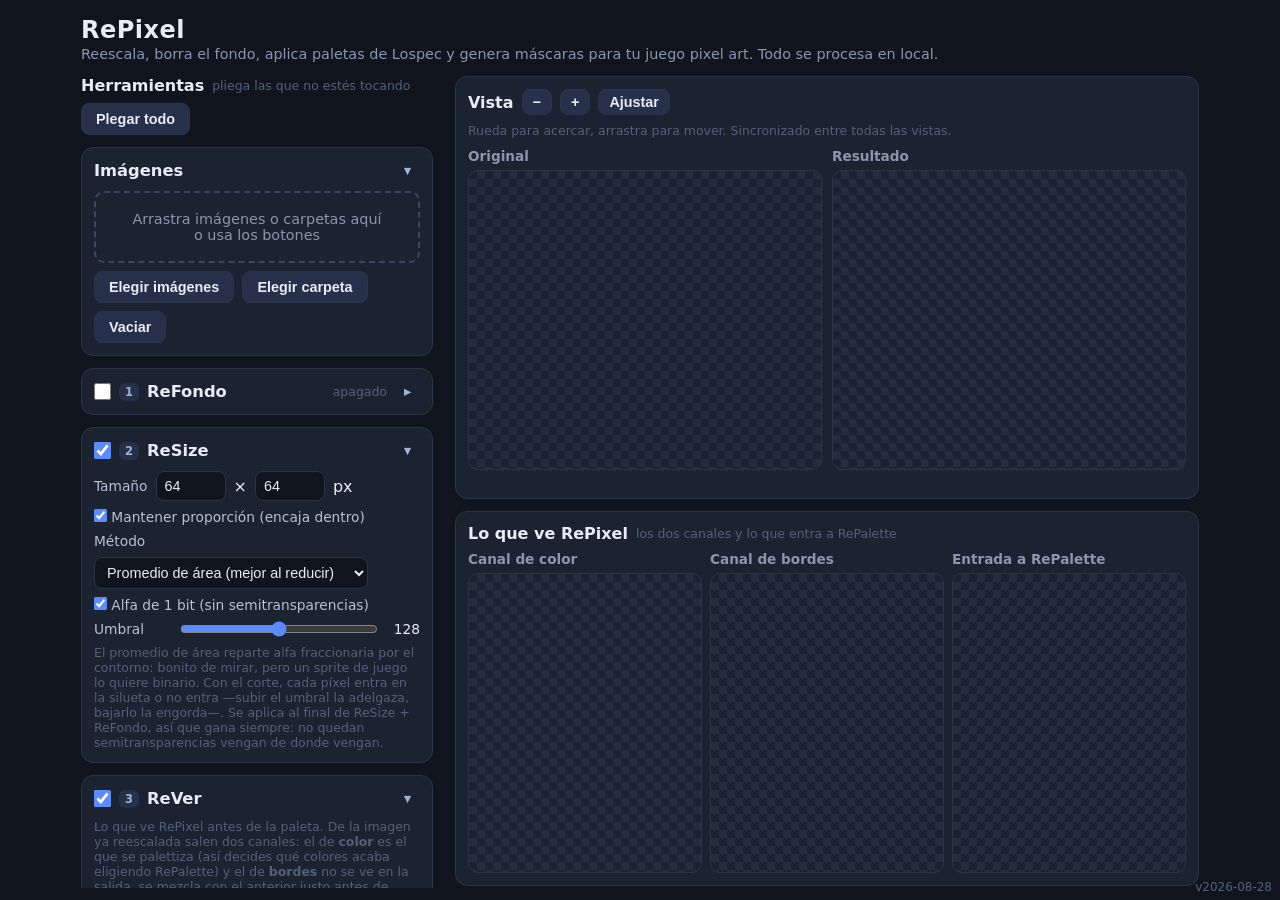
==== index.html @ 69e06604 "ReFondo: quitar el fondo plano, intercambiable con ReSize, y alfa de 1 bit Paso nuevo que borra el f" ====
<!DOCTYPE html>
<html lang="es">
<head>
<meta charset="UTF-8">
<meta name="viewport" content="width=device-width, initial-scale=1.0">
<meta name="theme-color" content="#10141c">
<link rel="manifest" href="manifest.webmanifest">
<link rel="icon" href="icon-192.png">
<link rel="apple-touch-icon" href="icon-192.png">
<title>RePixel</title>
<style>
  * { margin: 0; padding: 0; box-sizing: border-box; }

  html, body {
    height: 100%;
    background: #10141c;
    color: #e8ecf4;
    font-family: system-ui, -apple-system, "Segoe UI", Roboto, sans-serif;
  }

  /* La página en sí no scrollea: quien scrollea es la columna de herramientas. */
  body { overflow: hidden; }

  #app {
    height: 100vh;
    height: 100dvh;
    max-width: 1150px;
    margin: 0 auto;
    padding: 16px 16px 12px;
    display: flex;
    flex-direction: column;
    gap: 14px;
  }

  header h1 { font-size: 1.5rem; letter-spacing: 0.5px; }
  header p  { color: #8b96ad; font-size: 0.9rem; margin-top: 2px; }

  .columnas {
    flex: 1;
    min-height: 0;   /* imprescindible: sin esto la rejilla crece y no hay scroll interno */
    display: grid;
    grid-template-columns: 360px 1fr;
    gap: 14px;
    align-items: stretch;
  }

  /* Cada columna scrollea por su cuenta: mover las herramientas no mueve la vista previa. */
  .columna-herramientas, .columna-vista { min-height: 0; overflow-y: auto; }
  .columna-herramientas {
    padding-right: 8px;              /* aire para la barra de scroll */
    overscroll-behavior: contain;    /* al llegar al final no arrastra la página */
    scrollbar-width: thin;
    scrollbar-color: #2c3648 transparent;
  }
  .columna-herramientas::-webkit-scrollbar { width: 10px; }
  .columna-herramientas::-webkit-scrollbar-track { background: transparent; }
  .columna-herramientas::-webkit-scrollbar-thumb {
    background: #2c3648;
    border-radius: 6px;
    border: 2px solid #10141c;
  }
  .columna-herramientas::-webkit-scrollbar-thumb:hover { background: #3a4866; }

  /* En pantalla estrecha las columnas se apilan y vuelve el scroll normal de página. */
  @media (max-width: 860px) {
    body { overflow: auto; }
    #app { height: auto; padding-bottom: 40px; }
    .columnas { grid-template-columns: 1fr; }
    .columna-herramientas, .columna-vista { overflow: visible; padding-right: 0; }
  }

  .tarjeta {
    background: #1b2230;
    border: 1px solid #2c3648;
    border-radius: 12px;
    padding: 12px;
  }
  .tarjeta + .tarjeta { margin-top: 12px; }

  .tarjeta > .cabecera {
    display: flex;
    align-items: center;
    gap: 8px;
    cursor: pointer;
    user-select: none;
  }
  .cabecera strong { font-size: 1.02rem; }
  .cabecera .paso {
    background: #26304a;
    color: #9fb0d0;
    border-radius: 6px;
    font-size: 0.72rem;
    padding: 2px 6px;
    font-weight: 700;
  }
  .cabecera input[type="checkbox"] { width: 17px; height: 17px; accent-color: #5b8cff; }

  .tarjeta .cuerpo { margin-top: 10px; display: flex; flex-direction: column; gap: 8px; }
  .tarjeta.inactiva .cuerpo { opacity: 0.4; pointer-events: none; }

  /* Plegar herramientas: con seis tarjetas la columna ya no cabe de una vez.
     Plegada, cada una resume su ajuste en la propia cabecera, así que se puede
     trabajar con todas cerradas sin perder de vista cómo están. */
  .tarjeta.plegada > .cuerpo { display: none; }
  .cabecera .resumen {
    margin-left: auto;                 /* empuja resumen y chevrón a la derecha */
    color: #55617a;
    font-size: 0.78rem;
    white-space: nowrap;
    overflow: hidden;
    text-overflow: ellipsis;
  }
  .boton.plegar {
    flex: 0 0 auto;
    padding: 2px 8px;
    font-size: 0.8rem;
    color: #9fb0d0;
    background: transparent;
    border-color: transparent;
  }
  .boton.plegar:hover { background: #26304a; border-color: #2c3648; }
  #barra-herramientas { margin-bottom: 12px; }

  .fila { display: flex; align-items: center; gap: 8px; flex-wrap: wrap; }
  .fila label { color: #b7c1d6; font-size: 0.86rem; }
  .fila output { color: #e8ecf4; font-size: 0.86rem; min-width: 34px; text-align: right; }
  .nota { font-size: 0.78rem; color: #55617a; }

  input[type="text"], input[type="number"], select {
    background: #10141c;
    border: 1px solid #2c3648;
    border-radius: 8px;
    color: #e8ecf4;
    padding: 6px 8px;
    font-size: 0.9rem;
  }
  input[type="number"] { width: 70px; }
  input[type="text"] { flex: 1; min-width: 120px; }
  input[type="range"] { flex: 1; accent-color: #5b8cff; min-width: 90px; }
  input[type="checkbox"] { accent-color: #5b8cff; }

  .boton {
    border: 1px solid #2c3648;
    border-radius: 8px;
    background: #26304a;
    color: #e8ecf4;
    font-weight: 600;
    font-size: 0.9rem;
    padding: 7px 14px;
    cursor: pointer;
    transition: transform 0.07s ease-out;
  }
  .boton:active { transform: scale(0.96); }
  .boton:disabled { opacity: 0.4; cursor: default; }
  .boton.primario { background: #3b5bd6; border-color: #4a6ae8; }

  /* Zona de carga */
  #zona-soltar {
    border: 2px dashed #3a4866;
    border-radius: 10px;
    padding: 18px 12px;
    text-align: center;
    color: #8b96ad;
    font-size: 0.9rem;
    cursor: pointer;
  }
  #zona-soltar.encima { border-color: #5b8cff; color: #cfe0ff; background: #1e2a44; }

  #lista-miniaturas { display: flex; flex-wrap: wrap; gap: 6px; }
  #lista-miniaturas:empty { display: none; }
  .miniatura {
    width: 52px; height: 52px;
    border: 2px solid #2c3648;
    border-radius: 8px;
    overflow: hidden;
    cursor: pointer;
    background: repeating-conic-gradient(#242c3d 0% 25%, #1a2130 0% 50%) 0 0 / 12px 12px;
    display: grid; place-items: center;
  }
  .miniatura.activa { border-color: #5b8cff; }
  .miniatura img { max-width: 100%; max-height: 100%; image-rendering: pixelated; display: block; }

  /* Paleta */
  #muestras-paleta { display: flex; flex-wrap: wrap; gap: 3px; }
  #muestras-paleta span {
    width: 20px; height: 20px;
    border-radius: 4px;
    border: 1px solid rgba(255,255,255,0.15);
  }
  #nombre-paleta { color: #9fb0d0; font-size: 0.84rem; }
  #nombre-paleta:empty, #muestras-paleta:empty, #paletas-recientes:empty { display: none; }
  #paletas-recientes { display: flex; flex-wrap: wrap; gap: 5px; }
  #paletas-recientes button {
    background: #10141c; border: 1px solid #2c3648; color: #9fb0d0;
    border-radius: 6px; padding: 3px 8px; font-size: 0.78rem; cursor: pointer;
  }

  /* Máscaras */
  .canal {
    display: inline-grid; place-items: center;
    width: 17px; height: 17px;
    border-radius: 5px;
    font-size: 0.68rem; font-weight: 700;
    color: #0b0e14;
  }
  .canal.r { background: #ff7a7a; }
  .canal.g { background: #6fe39a; }
  .canal.b { background: #7aa6ff; }

  /* Bloque de ajustes dentro de una tarjeta: los dos canales de ReVer y las
     tres máscaras se dibujan igual. */
  #bloques-mascaras { display: flex; flex-direction: column; gap: 8px; }
  .bloque {
    background: #161c28;
    border: 1px solid #2c3648;
    border-radius: 10px;
    padding: 8px 9px;
  }
  .bloque .cabecera-bloque {
    display: flex; align-items: center; gap: 7px;
    user-select: none;
    font-size: 0.92rem;
  }
  label.cabecera-bloque { cursor: pointer; }   /* solo la cabecera con casilla */
  .bloque .cabecera-bloque input[type="checkbox"] { width: 15px; height: 15px; accent-color: #5b8cff; }
  .bloque .cuerpo-bloque { margin-top: 8px; display: flex; flex-direction: column; gap: 6px; }
  .bloque.inactiva .cuerpo-bloque { opacity: 0.4; pointer-events: none; }

  /* Filas de visores pequeños bajo la vista principal */
  .visores-mini { display: grid; gap: 8px; margin-top: 8px; }
  .visores-mini h3 { display: flex; align-items: center; gap: 5px; }
  .visores-mini .marco { height: 112px; }
  #vista-fondo .visores-mini { grid-template-columns: repeat(2, 1fr); }
  #vista-ver .visores-mini { grid-template-columns: repeat(3, 1fr); }
  #vista-mascaras .visores-mini { grid-template-columns: repeat(4, 1fr); }
  @media (max-width: 560px) {
    #vista-ver .visores-mini, #vista-mascaras .visores-mini { grid-template-columns: repeat(2, 1fr); }
    #vista-fondo .visores-mini { grid-template-columns: 1fr; }
  }

  /* Visores */
  .visores { display: grid; grid-template-columns: 1fr 1fr; gap: 10px; }
  @media (max-width: 560px) { .visores { grid-template-columns: 1fr; } }
  .visor h3 { font-size: 0.85rem; color: #8b96ad; font-weight: 600; margin-bottom: 6px; }
  /* El marco recorta y el lienzo se coloca a mano dentro: el zoom y el paneo los
     lleva el estado de vista compartido, no el scroll del navegador. */
  .visor .marco {
    height: 300px;
    border: 1px solid #2c3648;
    border-radius: 10px;
    position: relative;
    overflow: hidden;
    background: repeating-conic-gradient(#242c3d 0% 25%, #1a2130 0% 50%) 0 0 / 16px 16px;
    touch-action: none;   /* arrastrar dentro del marco panea, no scrollea */
    cursor: grab;
  }
  .visor .marco.agarrando { cursor: grabbing; }
  .visor canvas { image-rendering: pixelated; display: block; position: absolute; }

  #nivel-zoom { color: #9fb0d0; font-variant-numeric: tabular-nums; min-width: 76px; }
  #controles-zoom .boton { padding: 4px 10px; }
  .visor .info { color: #55617a; font-size: 0.78rem; margin-top: 4px; min-height: 1em; }

  #aviso { color: #ffb86b; font-size: 0.85rem; min-height: 1.1em; margin-top: 6px; }

  #estado {
    position: fixed;
    right: 8px;
    bottom: 6px;
    font-size: 0.75rem;
    color: #55617a;
  }
</style>
</head>
<body>

<div id="app">
  <header>
    <h1>RePixel</h1>
    <p>Reescala, borra el fondo, aplica paletas de Lospec y genera máscaras para tu juego pixel art. Todo se procesa en local.</p>
  </header>

  <div class="columnas">
    <!-- ==================== Columna izquierda: carga + herramientas ==================== -->
    <div class="columna-herramientas">
      <div class="fila" id="barra-herramientas">
        <strong>Herramientas</strong>
        <span class="nota">pliega las que no estés tocando</span>
        <span style="flex:1"></span>
        <button class="boton" id="btn-plegar-todo">Plegar todo</button>
      </div>

      <div class="tarjeta" id="tarjeta-imagenes">
        <div class="cabecera"><strong>Imágenes</strong></div>
        <div class="cuerpo">
          <div id="zona-soltar">Arrastra imágenes o carpetas aquí<br>o usa los botones</div>
          <div class="fila">
            <button class="boton" id="btn-archivos">Elegir imágenes</button>
            <button class="boton" id="btn-carpeta">Elegir carpeta</button>
            <button class="boton" id="btn-limpiar">Vaciar</button>
          </div>
          <input type="file" id="input-archivos" accept="image/*" multiple hidden>
          <input type="file" id="input-carpeta" webkitdirectory hidden>
          <div id="lista-miniaturas"></div>
        </div>
      </div>

      <div class="tarjeta" id="tarjeta-fondo">
        <label class="cabecera">
          <input type="checkbox" id="chk-fondo">
          <span class="paso">1</span><strong>ReFondo</strong>
        </label>
        <div class="cuerpo">
          <div class="nota">Quita el fondo liso que suele traer el pixel art generado por IA. Averigua dos cosas: <b>qué color</b> (gana el opaco más repetido del marco) y <b>qué es «fuera»</b> (se extiende desde el borde del lienzo, así el mismo color <i>dentro</i> del dibujo —un ojo, un hueco cerrado— no se borra).</div>
          <div class="fila">
            <label style="width:78px">Cuándo</label>
            <select id="sel-fondo-orden">
              <option value="antes">Antes de ReSize (a resolución completa)</option>
              <option value="despues">Después de ReSize</option>
            </select>
          </div>
          <div class="nota"><b>Antes</b>: busca el color donde el fondo aún es plano y deja que ReSize reparta él solo el alfa del contorno, así que el borde sale limpio. <b>Después</b>: sobre la imagen ya suavizada —mejor si el fondo trae ruido o degradado, y más rápido—, pero el halo ya viene mezclado.</div>
          <div class="fila">
            <label style="width:78px">Color</label>
            <select id="sel-fondo-color">
              <option value="auto">Automático (el del marco)</option>
              <option value="manual">A mano</option>
            </select>
            <input type="color" id="in-fondo-color" value="#000000" title="Color de fondo a mano">
            <button class="boton" id="btn-fondo-tomar" title="Copiar aquí el color que ha detectado">Tomar el detectado</button>
          </div>
          <div class="fila">
            <label style="width:78px">Alcance</label>
            <select id="sel-fondo-alcance">
              <option value="fuera">Solo lo de fuera (desde el borde)</option>
              <option value="todo">Todo ese color, esté donde esté</option>
            </select>
          </div>
          <div class="fila"><label style="width:78px">Tolerancia</label><input type="range" id="sl-fondo-tolerancia" min="0" max="100" value="8"><output id="out-fondo-tolerancia">8</output></div>
          <div class="fila"><label style="width:78px">Desvanecer</label><input type="range" id="sl-fondo-desvanecer" min="0" max="100" value="0"><output id="out-fondo-desvanecer">0</output></div>
          <div class="nota">Con «desvanecer» a 0 el corte es seco. Subiéndolo, los píxeles a medio camino entre el fondo y el dibujo pierden alfa en proporción en vez de quedarse enteros: es lo que se come el halo cuando ReFondo va detrás de ReSize.</div>
        </div>
      </div>

      <div class="tarjeta" id="tarjeta-resize">
        <label class="cabecera">
          <input type="checkbox" id="chk-resize" checked>
          <span class="paso">2</span><strong>ReSize</strong>
        </label>
        <div class="cuerpo">
          <div class="fila">
            <label>Tamaño</label>
            <input type="number" id="in-ancho" min="1" max="4096" value="64"> ×
            <input type="number" id="in-alto" min="1" max="4096" value="64"> px
          </div>
          <div class="fila">
            <label><input type="checkbox" id="chk-proporcion" checked> Mantener proporción (encaja dentro)</label>
          </div>
          <div class="fila">
            <label>Método</label>
            <select id="sel-metodo-resize">
              <option value="area">Promedio de área (mejor al reducir)</option>
              <option value="vecino">Vecino más cercano (pixel art limpio)</option>
            </select>
          </div>
          <div class="fila">
            <label><input type="checkbox" id="chk-alfa-dura" checked> Alfa de 1 bit (sin semitransparencias)</label>
          </div>
          <div class="fila">
            <label style="width:78px">Umbral</label>
            <input type="range" id="sl-alfa-umbral" min="1" max="255" value="128"><output id="out-alfa-umbral">128</output>
          </div>
          <div class="nota">El promedio de área reparte alfa fraccionaria por el contorno: bonito de mirar, pero un sprite de juego lo quiere binario. Con el corte, cada píxel entra en la silueta o no entra —subir el umbral la adelgaza, bajarlo la engorda—. Se aplica al final de ReSize + ReFondo, así que gana siempre: no quedan semitransparencias vengan de donde vengan.</div>
        </div>
      </div>

      <div class="tarjeta" id="tarjeta-ver">
        <label class="cabecera">
          <input type="checkbox" id="chk-ver" checked>
          <span class="paso">3</span><strong>ReVer</strong>
        </label>
        <div class="cuerpo">
          <div class="nota">Lo que ve RePixel antes de la paleta. De la imagen ya reescalada salen dos canales: el de <b>color</b> es el que se palettiza (así decides qué colores acaba eligiendo RePalette) y el de <b>bordes</b> no se ve en la salida, se mezcla con el anterior justo antes de palettizar para acentuar los contornos.</div>

          <div class="bloque">
            <div class="cabecera-bloque"><strong>Canal de color</strong></div>
            <div class="cuerpo-bloque">
              <div class="fila"><label style="width:78px">Brillo</label><input type="range" id="sl-ver-brillo" min="-100" max="100" value="0"><output id="out-ver-brillo">0</output></div>
              <div class="fila"><label style="width:78px">Contraste</label><input type="range" id="sl-ver-contraste" min="-100" max="100" value="0"><output id="out-ver-contraste">0</output></div>
              <div class="fila"><label style="width:78px">Saturación</label><input type="range" id="sl-ver-saturacion" min="-100" max="100" value="0"><output id="out-ver-saturacion">0</output></div>
              <div class="fila"><label style="width:78px">Tono</label><input type="range" id="sl-ver-tono" min="-180" max="180" value="0"><output id="out-ver-tono">0</output></div>
              <div class="fila"><button class="boton" id="btn-reset-ajustes">Restablecer ajustes</button></div>
            </div>
          </div>

          <div class="bloque" id="bloque-bordes">
            <label class="cabecera-bloque">
              <input type="checkbox" id="chk-bordes" checked><strong>Canal de bordes</strong>
            </label>
            <div class="cuerpo-bloque">
              <div class="fila">
                <label style="width:78px">Método</label>
                <select id="sel-bordes-metodo">
                  <option value="sobel">Sobel (gradiente)</option>
                  <option value="laplaciano">Laplaciano (línea fina)</option>
                  <option value="color">Diferencia de color</option>
                </select>
              </div>
              <div class="fila"><label style="width:78px">Umbral</label><input type="range" id="sl-bordes-umbral" min="0" max="255" value="24"><output id="out-bordes-umbral">24</output></div>
              <div class="fila"><label><input type="checkbox" id="chk-bordes-silueta" checked> Incluir la silueta (el borde del alfa)</label></div>
              <div class="fila">
                <label style="width:78px">Influye</label>
                <select id="sel-bordes-modo">
                  <option value="oscurecer">Oscureciendo (contorno oscuro)</option>
                  <option value="aclarar">Aclarando (contorno claro)</option>
                  <option value="realce">Realzando (más contraste local)</option>
                </select>
              </div>
              <div class="fila"><label style="width:78px">Influencia</label><input type="range" id="sl-bordes-influencia" min="0" max="100" value="35"><output id="out-bordes-influencia">35</output></div>
              <div class="nota">Los bordes se buscan sobre la imagen de partida y no sobre la ya ajustada: hundir el contraste para forzar la paleta no cambia dónde están los bordes.</div>
            </div>
          </div>
        </div>
      </div>

      <div class="tarjeta" id="tarjeta-paleta">
        <label class="cabecera">
          <input type="checkbox" id="chk-paleta" checked>
          <span class="paso">4</span><strong>RePalette</strong>
        </label>
        <div class="cuerpo">
          <div class="fila">
            <input type="text" id="in-paleta" placeholder="URL de Lospec, slug o códigos hex" spellcheck="false">
            <button class="boton" id="btn-cargar-paleta">Cargar</button>
          </div>
          <div id="paletas-recientes"></div>
          <div id="nombre-paleta"></div>
          <div id="muestras-paleta"></div>
          <div class="fila">
            <label>Distancia</label>
            <select id="sel-metrica">
              <option value="oklab">OKLab (perceptual, recomendado)</option>
              <option value="rgb">RGB ponderado (rápido)</option>
            </select>
          </div>
          <div class="fila">
            <label>Dithering</label>
            <select id="sel-dither">
              <option value="ninguno">Ninguno</option>
              <option value="floyd">Floyd–Steinberg</option>
              <option value="bayer">Bayer 8×8 (ordenado)</option>
            </select>
          </div>
          <div class="fila">
            <label style="width:72px">Intensidad</label>
            <input type="range" id="sl-intensidad" min="0" max="100" value="100"><output id="out-intensidad">100</output>
          </div>
        </div>
      </div>

      <div class="tarjeta" id="tarjeta-mascaras">
        <label class="cabecera">
          <input type="checkbox" id="chk-mascaras">
          <span class="paso">5</span><strong>Máscaras RGB</strong>
        </label>
        <div class="cuerpo">
          <div class="nota">Una sola textura para el shader: <b>R</b> metallic, <b>G</b> smoothness, <b>B</b> emisivo. Cada canal tiene sus ajustes y se calcula sobre el resultado final, con la paleta ya aplicada.</div>
          <div id="bloques-mascaras"></div>
          <div class="fila"><button class="boton" id="btn-reset-mascaras">Restablecer máscaras</button></div>
        </div>
      </div>
    </div>

    <!-- ==================== Columna derecha: vista previa + descarga ==================== -->
    <div class="columna-vista">
      <div class="tarjeta">
        <div class="fila" id="controles-zoom">
          <strong>Vista</strong>
          <button class="boton" id="btn-zoom-menos" title="Alejar">−</button>
          <button class="boton" id="btn-zoom-mas" title="Acercar">+</button>
          <button class="boton" id="btn-zoom-ajustar" title="Volver al ajuste (o doble clic en una vista)">Ajustar</button>
          <span class="nota" id="nivel-zoom"></span>
          <span style="flex:1"></span>
          <span class="nota">Rueda para acercar, arrastra para mover. Sincronizado entre todas las vistas.</span>
        </div>
        <div class="visores" style="margin-top:10px">
          <div class="visor">
            <h3>Original</h3>
            <div class="marco"><canvas id="canvas-original"></canvas></div>
            <div class="info" id="info-original"></div>
          </div>
          <div class="visor">
            <h3>Resultado</h3>
            <div class="marco"><canvas id="canvas-resultado"></canvas></div>
            <div class="info" id="info-resultado"></div>
          </div>
        </div>
      </div>

      <div class="tarjeta" id="vista-fondo" style="margin-top:12px">
        <div class="fila">
          <strong>Lo que ReFondo ha quitado</strong>
          <span class="nota">en blanco, lo que se va</span>
        </div>
        <div class="visores-mini">
          <div class="visor">
            <h3>Fondo detectado</h3>
            <div class="marco"><canvas id="canvas-fondo-mapa"></canvas></div>
          </div>
          <div class="visor">
            <h3>Sin fondo</h3>
            <div class="marco"><canvas id="canvas-fondo-sin"></canvas></div>
          </div>
        </div>
        <div class="info" id="info-fondo"></div>
      </div>

      <div class="tarjeta" id="vista-ver" style="margin-top:12px">
        <div class="fila">
          <strong>Lo que ve RePixel</strong>
          <span class="nota">los dos canales y lo que entra a RePalette</span>
        </div>
        <div class="visores-mini">
          <div class="visor">
            <h3>Canal de color</h3>
            <div class="marco"><canvas id="canvas-ver-color"></canvas></div>
          </div>
          <div class="visor">
            <h3>Canal de bordes</h3>
            <div class="marco"><canvas id="canvas-ver-bordes"></canvas></div>
          </div>
          <div class="visor">
            <h3>Entrada a RePalette</h3>
            <div class="marco"><canvas id="canvas-ver-entrada"></canvas></div>
          </div>
        </div>
        <div class="info" id="info-ver"></div>
      </div>

      <div class="tarjeta" id="vista-mascaras" style="margin-top:12px">
        <div class="fila">
          <strong>Textura de máscaras</strong>
          <span class="nota">R metallic · G smoothness · B emisivo</span>
        </div>
        <div class="visores-mini">
          <div class="visor">
            <h3><span class="canal r">R</span> Metallic</h3>
            <div class="marco"><canvas id="canvas-m-metallic"></canvas></div>
          </div>
          <div class="visor">
            <h3><span class="canal g">G</span> Smoothness</h3>
            <div class="marco"><canvas id="canvas-m-smoothness"></canvas></div>
          </div>
          <div class="visor">
            <h3><span class="canal b">B</span> Emisivo</h3>
            <div class="marco"><canvas id="canvas-m-emisivo"></canvas></div>
          </div>
          <div class="visor">
            <h3>Mezcla</h3>
            <div class="marco"><canvas id="canvas-mezcla"></canvas></div>
          </div>
        </div>
        <div class="info" id="info-mascaras"></div>
      </div>

      <div class="tarjeta" style="margin-top:12px">
        <div class="fila">
          <label>Sufijo</label>
          <input type="text" id="in-sufijo" value="_rp" style="flex:0 0 auto;width:84px" spellcheck="false">
          <label id="etiqueta-sufijo-mascara">Máscaras</label>
          <input type="text" id="in-sufijo-mascara" value="_mask" style="flex:0 0 auto;width:84px" spellcheck="false">
          <span style="flex:1"></span>
          <button class="boton primario" id="btn-descargar" disabled>Descargar esta</button>
          <button class="boton primario" id="btn-descargar-zip" disabled>Descargar todas (ZIP)</button>
        </div>
        <div id="aviso"></div>
      </div>
    </div>
  </div>
</div>

<div id="estado"></div>

<script>
"use strict";

/* ============================================================
   Configuración
   ⚠️ Subir VERSION en cada despliegue: se muestra en la esquina
   de estado para verificar qué versión corre el dispositivo.
   ============================================================ */
const VERSION = "v2026-08-28";
const MANTENER_PANTALLA = false;
const PANTALLA_COMPLETA = false;

/* ============================================================
   LÓGICA PURA — INICIO
   Sin DOM: todo lo de esta sección es testeable en Node con
   pruebas.mjs (que extrae este bloque por los marcadores).
   Una "imagen" aquí es { ancho, alto, datos: Uint8ClampedArray } (RGBA).
   ============================================================ */

function limitar(v, min, max) { return v < min ? min : v > max ? max : v; }

function hexARgb(hex) {
  const h = String(hex).trim().replace(/^#/, "");
  if (/^[0-9a-f]{3}$/i.test(h)) {
    return [parseInt(h[0] + h[0], 16), parseInt(h[1] + h[1], 16), parseInt(h[2] + h[2], 16)];
  }
  if (/^[0-9a-f]{6}$/i.test(h)) {
    return [parseInt(h.slice(0, 2), 16), parseInt(h.slice(2, 4), 16), parseInt(h.slice(4, 6), 16)];
  }
  return null;
}

function rgbAHex(rgb) {
  return "#" + rgb.map((c) => c.toString(16).padStart(2, "0")).join("");
}

/* Acepta: URL de Lospec (https://lospec.com/palette-list/slug), un slug
   suelto, o una lista de códigos hex separados por espacios/comas/saltos. */
function parsearEntradaPaleta(texto) {
  const t = String(texto || "").trim();
  if (!t) return null;
  const m = t.match(/lospec\.com\/palette-list\/([a-z0-9-]+)/i);
  if (m) return { tipo: "slug", slug: m[1].toLowerCase() };
  const trozos = t.split(/[\s,;]+/).filter(Boolean);
  if (trozos.length && trozos.every((x) => hexARgb(x) !== null)) {
    return { tipo: "hex", colores: trozos.map(hexARgb) };
  }
  if (/^[a-z0-9][a-z0-9-]*$/i.test(t)) return { tipo: "slug", slug: t.toLowerCase() };
  return null;
}

/* --- Color: sRGB → OKLab (espacio perceptual moderno) --- */
function srgbALineal(c) {
  c /= 255;
  return c <= 0.04045 ? c / 12.92 : Math.pow((c + 0.055) / 1.055, 2.4);
}

function srgbAOklab(r, g, b) {
  const rl = srgbALineal(r), gl = srgbALineal(g), bl = srgbALineal(b);
  const l = Math.cbrt(0.4122214708 * rl + 0.5363325363 * gl + 0.0514459929 * bl);
  const m = Math.cbrt(0.2119034982 * rl + 0.6806995451 * gl + 0.1073969566 * bl);
  const s = Math.cbrt(0.0883024619 * rl + 0.2817188376 * gl + 0.6299787005 * bl);
  return [
    0.2104542553 * l + 0.7936177850 * m - 0.0040720468 * s,
    1.9779984951 * l - 2.4285922050 * m + 0.4505937099 * s,
    0.0259040371 * l + 0.7827717662 * m - 0.8086757660 * s,
  ];
}

function prepararPaleta(colores, metrica) {
  return {
    colores,
    metrica,
    labs: metrica === "oklab" ? colores.map((c) => srgbAOklab(c[0], c[1], c[2])) : null,
  };
}

function colorMasCercano(r, g, b, prep) {
  let mejor = 0, mejorD = Infinity;
  if (prep.metrica === "oklab") {
    const p = srgbAOklab(r, g, b);
    for (let i = 0; i < prep.labs.length; i++) {
      const q = prep.labs[i];
      const dL = p[0] - q[0], dA = p[1] - q[1], dB = p[2] - q[2];
      const d = dL * dL + dA * dA + dB * dB;
      if (d < mejorD) { mejorD = d; mejor = i; }
    }
  } else {
    // "redmean": aproximación ponderada de distancia perceptual en RGB
    for (let i = 0; i < prep.colores.length; i++) {
      const c = prep.colores[i];
      const rm = (r + c[0]) / 2;
      const dr = r - c[0], dg = g - c[1], db = b - c[2];
      const d = (2 + rm / 256) * dr * dr + 4 * dg * dg + (2 + (255 - rm) / 256) * db * db;
      if (d < mejorD) { mejorD = d; mejor = i; }
    }
  }
  return mejor;
}

const BAYER8 = [
  [ 0, 32,  8, 40,  2, 34, 10, 42],
  [48, 16, 56, 24, 50, 18, 58, 26],
  [12, 44,  4, 36, 14, 46,  6, 38],
  [60, 28, 52, 20, 62, 30, 54, 22],
  [ 3, 35, 11, 43,  1, 33,  9, 41],
  [51, 19, 59, 27, 49, 17, 57, 25],
  [15, 47,  7, 39, 13, 45,  5, 37],
  [63, 31, 55, 23, 61, 29, 53, 21],
];

/* opciones: { metrica: "oklab"|"rgb", dithering: "ninguno"|"floyd"|"bayer", intensidad: 0..100 } */
function aplicarPaleta(img, colores, opciones) {
  const prep = prepararPaleta(colores, opciones.metrica);
  const { ancho, alto } = img;
  const salida = new Uint8ClampedArray(img.datos);
  const fuerza = (opciones.intensidad === undefined ? 100 : opciones.intensidad) / 100;
  const memo = new Map();
  const cercano = (r, g, b) => {
    const k = (r << 16) | (g << 8) | b;
    let i = memo.get(k);
    if (i === undefined) { i = colorMasCercano(r, g, b, prep); memo.set(k, i); }
    return i;
  };

  if (opciones.dithering === "floyd") {
    // Difusión de error sobre una copia en coma flotante
    const flot = new Float32Array(ancho * alto * 3);
    for (let i = 0, j = 0; i < salida.length; i += 4, j += 3) {
      flot[j] = salida[i]; flot[j + 1] = salida[i + 1]; flot[j + 2] = salida[i + 2];
    }
    for (let y = 0; y < alto; y++) {
      for (let x = 0; x < ancho; x++) {
        const p = (y * ancho + x) * 4, q = (y * ancho + x) * 3;
        if (salida[p + 3] === 0) continue; // transparente: ni cambia ni propaga error
        const r = limitar(Math.round(flot[q]), 0, 255);
        const g = limitar(Math.round(flot[q + 1]), 0, 255);
        const b = limitar(Math.round(flot[q + 2]), 0, 255);
        const c = prep.colores[cercano(r, g, b)];
        salida[p] = c[0]; salida[p + 1] = c[1]; salida[p + 2] = c[2];
        const er = (flot[q] - c[0]) * fuerza;
        const eg = (flot[q + 1] - c[1]) * fuerza;
        const eb = (flot[q + 2] - c[2]) * fuerza;
        const reparte = (dx, dy, f) => {
          const nx = x + dx, ny = y + dy;
          if (nx < 0 || nx >= ancho || ny >= alto) return;
          const n = (ny * ancho + nx) * 3;
          flot[n] += er * f; flot[n + 1] += eg * f; flot[n + 2] += eb * f;
        };
        reparte(1, 0, 7 / 16); reparte(-1, 1, 3 / 16); reparte(0, 1, 5 / 16); reparte(1, 1, 1 / 16);
      }
    }
  } else {
    const conBayer = opciones.dithering === "bayer";
    for (let y = 0; y < alto; y++) {
      for (let x = 0; x < ancho; x++) {
        const p = (y * ancho + x) * 4;
        if (salida[p + 3] === 0) continue;
        let r = salida[p], g = salida[p + 1], b = salida[p + 2];
        if (conBayer) {
          const d = (BAYER8[y % 8][x % 8] / 64 - 0.5) * 64 * fuerza;
          r = limitar(Math.round(r + d), 0, 255);
          g = limitar(Math.round(g + d), 0, 255);
          b = limitar(Math.round(b + d), 0, 255);
        }
        const c = prep.colores[cercano(r, g, b)];
        salida[p] = c[0]; salida[p + 1] = c[1]; salida[p + 2] = c[2];
      }
    }
  }
  return { ancho, alto, datos: salida };
}

/* --- Reescalado --- */
function calcularTamanoDestino(ancho, alto, anchoObj, altoObj, mantenerProporcion) {
  if (!mantenerProporcion) return [anchoObj, altoObj];
  const e = Math.min(anchoObj / ancho, altoObj / alto);
  return [Math.max(1, Math.round(ancho * e)), Math.max(1, Math.round(alto * e))];
}

/* Promedio de área ("box sampling") con cobertura fraccionaria y color
   ponderado por alfa: el mejor método genérico para reducir a 64×64. */
function redimensionarArea(img, anchoD, altoD) {
  const { ancho, alto, datos } = img;
  const salida = new Uint8ClampedArray(anchoD * altoD * 4);
  const ex = ancho / anchoD, ey = alto / altoD;
  for (let j = 0; j < altoD; j++) {
    const y0 = j * ey, y1 = y0 + ey;
    for (let i = 0; i < anchoD; i++) {
      const x0 = i * ex, x1 = x0 + ex;
      let sr = 0, sg = 0, sb = 0, sa = 0, sw = 0;
      for (let yy = Math.floor(y0); yy < Math.ceil(y1); yy++) {
        const wy = Math.min(y1, yy + 1) - Math.max(y0, yy);
        if (wy <= 0) continue;
        for (let xx = Math.floor(x0); xx < Math.ceil(x1); xx++) {
          const wx = Math.min(x1, xx + 1) - Math.max(x0, xx);
          if (wx <= 0) continue;
          const w = wx * wy;
          const p = (yy * ancho + xx) * 4;
          const a = datos[p + 3];
          sr += datos[p] * a * w; sg += datos[p + 1] * a * w; sb += datos[p + 2] * a * w;
          sa += a * w; sw += w;
        }
      }
      const q = (j * anchoD + i) * 4;
      if (sa > 0) {
        salida[q] = Math.round(sr / sa);
        salida[q + 1] = Math.round(sg / sa);
        salida[q + 2] = Math.round(sb / sa);
        salida[q + 3] = Math.round(sa / sw);
      }
    }
  }
  return { ancho: anchoD, alto: altoD, datos: salida };
}

function redimensionarVecino(img, anchoD, altoD) {
  const { ancho, alto, datos } = img;
  const salida = new Uint8ClampedArray(anchoD * altoD * 4);
  for (let j = 0; j < altoD; j++) {
    const sy = limitar(Math.floor((j + 0.5) * alto / altoD), 0, alto - 1);
    for (let i = 0; i < anchoD; i++) {
      const sx = limitar(Math.floor((i + 0.5) * ancho / anchoD), 0, ancho - 1);
      const p = (sy * ancho + sx) * 4, q = (j * anchoD + i) * 4;
      salida[q] = datos[p]; salida[q + 1] = datos[p + 1];
      salida[q + 2] = datos[p + 2]; salida[q + 3] = datos[p + 3];
    }
  }
  return { ancho: anchoD, alto: altoD, datos: salida };
}

/* ReSize de una pieza: calcula el tamaño de destino y elige método. Si no hay
   nada que cambiar devuelve la misma imagen tal cual.
   op: { ancho, alto, proporcion, metodoResize } */
function reescalar(img, op) {
  const [w, h] = calcularTamanoDestino(img.ancho, img.alto, op.ancho, op.alto, op.proporcion);
  if (w === img.ancho && h === img.alto) return img;
  return op.metodoResize === "vecino" ? redimensionarVecino(img, w, h) : redimensionarArea(img, w, h);
}

/* A partir de este alfa un píxel cuenta como parte del sprite: el halo de
   semitransparencias que deja el promedio de área no es silueta. */
const OPACO_MINIMO = 128;

/* Alfa de 1 bit: cada píxel entra en la silueta o no entra, sin medias tintas.
   El promedio de área reparte alfa fraccionaria por el contorno, que es el
   antialias correcto para mirar la imagen pero no lo que quiere un sprite de
   juego —ahí el corte lo hace el shader, y una semitransparencia acaba en halo
   o en un borde que parpadea—. Así que se decide aquí de una vez: por encima
   del umbral, opaco del todo; por debajo, fuera y sin color que arrastre al
   PNG. Subir el umbral adelgaza la silueta y bajarlo la engorda. */
function recortarAlfa(img, umbral) {
  const n = img.ancho * img.alto;
  const datos = new Uint8ClampedArray(img.datos);
  const corte = limitar(umbral === undefined ? OPACO_MINIMO : umbral, 1, 255);
  for (let i = 0, p = 0; i < n; i++, p += 4) {
    if (datos[p + 3] >= corte) { datos[p + 3] = 255; continue; }
    datos[p] = datos[p + 1] = datos[p + 2] = datos[p + 3] = 0;
  }
  return { ancho: img.ancho, alto: img.alto, datos };
}

/* --- ReFondo: quitar el fondo plano ---
   Lo que suele entregar una IA cuando le pides pixel art es el dibujo sobre un
   fondo de un color liso. Quitarlo son dos preguntas: cuál es ese color y qué
   parte de la imagen es "fuera".
   · El color, por defecto, sale de votar el marco de 1 px del lienzo: el color
     opaco más repetido del borde. También se puede fijar a mano.
   · "Fuera" es, por defecto, lo que se alcanza desde el borde del lienzo sin
     salir del color de fondo (relleno por inundación a 4 vecinos). Así el mismo
     color DENTRO del dibujo —un ojo, un hueco cerrado— no se borra; con alcance
     "todo" sí, esté donde esté.
   Va antes de ReVer a propósito: el fondo no debe contar como borde ni gastar
   un color de la paleta. Con ReSize, en cambio, el orden se elige, y no da
   igual cuál va primero:
   · ReFondo PRIMERO (por defecto): el color se busca a resolución completa,
     donde el fondo todavía es plano, y quien reparte el alfa del borde es
     después el promedio de área —que ya pondera el color por alfa—, así que el
     antialias del contorno sale correcto y del color del sprite, sin fleco.
   · ReSize PRIMERO: el reescalado ya ha promediado el ruido del fondo, así que
     un fondo sucio o con degradado se detecta con menos tolerancia, y el
     relleno recorre 64×64 en vez de la imagen entera. A cambio, el halo que
     deja el promedio ya está mezclado y hay que comérselo con "desvanecer". */

/* Distancia perceptual entre dos colores en OKLab: 0 es el mismo color y
   blanco↔negro ≈ 1. Es la vara de medir "se parece al fondo". */
function distanciaOklab(r, g, b, lab) {
  const p = srgbAOklab(r, g, b);
  const dL = p[0] - lab[0], dA = p[1] - lab[1], dB = p[2] - lab[2];
  return Math.sqrt(dL * dL + dA * dA + dB * dB);
}

/* Vota el marco de 1 px del lienzo y devuelve el color opaco más repetido, o
   null si el borde no tiene ni un píxel opaco (imagen ya recortada). */
function colorDeFondo(img) {
  const { ancho, alto, datos } = img;
  const votos = new Map();
  const votar = (x, y) => {
    const p = (y * ancho + x) * 4;
    if (datos[p + 3] < OPACO_MINIMO) return;
    const k = (datos[p] << 16) | (datos[p + 1] << 8) | datos[p + 2];
    votos.set(k, (votos.get(k) || 0) + 1);
  };
  for (let x = 0; x < ancho; x++) { votar(x, 0); votar(x, alto - 1); }
  for (let y = 1; y < alto - 1; y++) { votar(0, y); votar(ancho - 1, y); }
  let mejor = -1, masVotado = 0;
  for (const [k, n] of votos) if (n > masVotado) { masVotado = n; mejor = k; }
  return mejor < 0 ? null : [(mejor >> 16) & 255, (mejor >> 8) & 255, mejor & 255];
}

/* La tolerancia va de 0 a 100 y se reparte sobre esta distancia OKLab. Medio
   OKLab ya es un salto enorme, así que el rango útil está en la parte baja. */
const TOLERANCIA_MAX = 0.5;

/* op: { color: [r,g,b] | null (null = automático), alcance: "fuera"|"todo",
         tolerancia: 0..100, desvanecer: 0..100 }
   Devuelve { imagen, color, mapa, quitados }: la imagen con el fondo a alfa 0,
   el color que ha usado, cuánto se le ha quitado a cada píxel (0-255, para el
   visor) y cuántos píxeles han desaparecido del todo.
   Con "desvanecer" a 0 el corte es seco. Subiéndolo, los píxeles que quedan a
   medio camino entre el fondo y el dibujo —el halo que deja el promedio de área
   al reescalar— pierden alfa en proporción a lo lejos que están del fondo, que
   es justo el alfa que les tocaba: quitar el fondo después de reescalar deja de
   costar un contorno sucio. */
function quitarFondo(img, op) {
  const { ancho, alto } = img;
  const n = ancho * alto;
  const datos = new Uint8ClampedArray(img.datos);
  const mapa = new Uint8ClampedArray(n);
  const color = (op && op.color) || colorDeFondo(img);
  if (!color) return { imagen: { ancho, alto, datos }, color: null, mapa, quitados: 0 };

  const lab = srgbAOklab(color[0], color[1], color[2]);
  const tol = limitar((op && op.tolerancia) || 0, 0, 100) / 100 * TOLERANCIA_MAX;
  const margen = limitar((op && op.desvanecer) || 0, 0, 100) / 100 * TOLERANCIA_MAX;
  const limite = tol + margen;

  // Distancia al fondo de cada píxel (memorizada por color) y quién cae dentro
  // de la franja. Lo que ya era transparente entra siempre: era fondo de antes,
  // y así el relleno lo atraviesa.
  const dist = new Float32Array(n);
  const enFranja = new Uint8Array(n);
  const memo = new Map();
  for (let i = 0, p = 0; i < n; i++, p += 4) {
    if (img.datos[p + 3] === 0) { enFranja[i] = 1; continue; }
    const k = (img.datos[p] << 16) | (img.datos[p + 1] << 8) | img.datos[p + 2];
    let d = memo.get(k);
    if (d === undefined) {
      d = distanciaOklab(img.datos[p], img.datos[p + 1], img.datos[p + 2], lab);
      memo.set(k, d);
    }
    dist[i] = d;
    if (d <= limite) enFranja[i] = 1;
  }

  // "Fuera" = lo que se alcanza desde el borde del lienzo sin salir de la
  // franja. Relleno por inundación con pila propia: nada de recursión.
  let marcado = enFranja;
  if (!op || op.alcance !== "todo") {
    marcado = new Uint8Array(n);
    const pila = new Int32Array(n); // cada índice se apila como mucho una vez
    let cima = 0;
    const empujar = (i) => { if (enFranja[i] && !marcado[i]) { marcado[i] = 1; pila[cima++] = i; } };
    for (let x = 0; x < ancho; x++) { empujar(x); empujar((alto - 1) * ancho + x); }
    for (let y = 0; y < alto; y++) { empujar(y * ancho); empujar(y * ancho + ancho - 1); }
    while (cima > 0) {
      const i = pila[--cima];
      const x = i % ancho, y = (i - x) / ancho;
      if (x > 0) empujar(i - 1);
      if (x < ancho - 1) empujar(i + 1);
      if (y > 0) empujar(i - ancho);
      if (y < alto - 1) empujar(i + ancho);
    }
  }

  let quitados = 0;
  for (let i = 0, p = 0; i < n; i++, p += 4) {
    const alfa0 = img.datos[p + 3];
    if (!marcado[i] || alfa0 === 0) continue;
    // Dentro de la tolerancia es fondo puro; en el margen, alfa proporcional.
    const alfa = margen > 0 && dist[i] > tol
      ? Math.round(alfa0 * limitar((dist[i] - tol) / margen, 0, 1))
      : 0;
    if (alfa === alfa0) continue;
    datos[p + 3] = alfa;
    // Al irse del todo se limpia también el color: un píxel invisible no debe
    // arrastrar el color del fondo dentro del PNG.
    if (alfa === 0) { datos[p] = datos[p + 1] = datos[p + 2] = 0; quitados++; }
    mapa[i] = Math.round(255 * (1 - alfa / alfa0));
  }
  return { imagen: { ancho, alto, datos }, color, mapa, quitados };
}

/* --- ReVer: lo que ve RePixel antes de la paleta ---
   De la imagen ya reescalada salen dos canales:
   · el de COLOR (brillo, contraste, saturación, tono) es el que se palettiza,
     así que es el que decide qué colores acaba eligiendo RePalette;
   · el de BORDES no se ve en la salida: se mezcla con el de color justo antes
     de RePalette para acentuar los contornos.
   Los bordes se buscan sobre la imagen de partida y no sobre la ya ajustada a
   propósito: hundir el contraste para forzar la paleta no debe mover los bordes.
   Y como la mezcla ocurre ANTES de palettizar, el contorno acentuado sale con
   colores de la paleta por construcción: aquí no se inventa ningún color final. */

function luminancia(r, g, b) { return 0.2126 * r + 0.7152 * g + 0.0722 * b; }

/* RGB 0-255 ↔ HSL (h, s, l en 0..1). La saturación y el tono se tocan en HSL y
   no con una matriz sobre RGB para que el tono gire como en cualquier editor:
   +120° sobre un rojo da un verde, no un verde apagado. */
function rgbAHsl(r, g, b) {
  const rn = r / 255, gn = g / 255, bn = b / 255;
  const max = Math.max(rn, gn, bn), min = Math.min(rn, gn, bn);
  const l = (max + min) / 2, d = max - min;
  if (d === 0) return [0, 0, l];
  const s = l > 0.5 ? d / (2 - max - min) : d / (max + min);
  let h;
  if (max === rn) h = ((gn - bn) / d + (gn < bn ? 6 : 0)) / 6;
  else if (max === gn) h = ((bn - rn) / d + 2) / 6;
  else h = ((rn - gn) / d + 4) / 6;
  return [h, s, l];
}

function hslARgb(h, s, l) {
  if (s === 0) { const v = Math.round(l * 255); return [v, v, v]; }
  const q = l < 0.5 ? l * (1 + s) : l + s - l * s;
  const p = 2 * l - q;
  const canal = (t) => {
    t -= Math.floor(t); // el tono es circular: da igual si se sale de 0..1
    if (t < 1 / 6) return p + (q - p) * 6 * t;
    if (t < 1 / 2) return q;
    if (t < 2 / 3) return p + (q - p) * (2 / 3 - t) * 6;
    return p;
  };
  return [Math.round(canal(h + 1 / 3) * 255), Math.round(canal(h) * 255), Math.round(canal(h - 1 / 3) * 255)];
}

/* Los sliders de toda la vida. aj: { brillo, contraste, saturacion, tono },
   todo a 0 = identidad. Los píxeles transparentes no se tocan: no hay color
   que ajustar y así el ajuste nunca se cuela en el halo del reescalado. */
function ajustarColor(img, aj) {
  const { ancho, alto } = img;
  const datos = new Uint8ClampedArray(img.datos);
  const brillo = ((aj && aj.brillo) || 0) * 2.55;
  const c = ((aj && aj.contraste) || 0) * 2.55;
  const sat = 1 + ((aj && aj.saturacion) || 0) / 100;
  const tono = ((aj && aj.tono) || 0) / 360;
  if (!brillo && !c && sat === 1 && !tono) return { ancho, alto, datos };
  // Fórmula clásica del contraste: pivota en el gris medio y satura suave.
  const fContraste = (259 * (c + 255)) / (255 * (259 - c));
  const n = ancho * alto;
  for (let i = 0, p = 0; i < n; i++, p += 4) {
    if (img.datos[p + 3] === 0) continue;
    let r = img.datos[p], g = img.datos[p + 1], b = img.datos[p + 2];
    if (brillo) { r += brillo; g += brillo; b += brillo; }
    if (c) {
      r = fContraste * (r - 128) + 128;
      g = fContraste * (g - 128) + 128;
      b = fContraste * (b - 128) + 128;
    }
    r = limitar(r, 0, 255); g = limitar(g, 0, 255); b = limitar(b, 0, 255);
    if (sat !== 1 || tono) {
      const hsl = rgbAHsl(r, g, b);
      const rgb = hslARgb(hsl[0] + tono, limitar(hsl[1] * sat, 0, 1), hsl[2]);
      r = rgb[0]; g = rgb[1]; b = rgb[2];
    }
    datos[p] = Math.round(r); datos[p + 1] = Math.round(g); datos[p + 2] = Math.round(b);
  }
  return { ancho, alto, datos };
}

const VECINOS4 = [[1, 0], [-1, 0], [0, 1], [0, -1]];

/* Sobel 3×3 sobre una función que da el valor de cada vecino, normalizado a
   0-255: el gradiente máximo de un salto de 0 a 255 es 4×255. */
function magnitudSobel(valorEn) {
  const gx = (valorEn(1, -1) + 2 * valorEn(1, 0) + valorEn(1, 1)) -
             (valorEn(-1, -1) + 2 * valorEn(-1, 0) + valorEn(-1, 1));
  const gy = (valorEn(-1, 1) + 2 * valorEn(0, 1) + valorEn(1, 1)) -
             (valorEn(-1, -1) + 2 * valorEn(0, -1) + valorEn(1, -1));
  return Math.min(255, Math.sqrt(gx * gx + gy * gy) / 4);
}

/* Mapa de bordes: un valor 0-255 por píxel (0 = liso), uno por píxel y no
   cuatro, igual que las máscaras.
   op: { metodo: "sobel"|"laplaciano"|"color", umbral: 0..255, silueta: bool }
   · sobel: el gradiente de toda la vida; marca el borde ancho y gradual.
   · laplaciano: la segunda derivada; línea más fina y más ruidosa.
   · color: la mayor diferencia de canal con los 4 vecinos; pilla los cambios de
     tono que la luminancia no ve (un rojo y un verde igual de claros).
   Los píxeles transparentes no participan en el gradiente de color —para el
   contorno del sprite está la opción de silueta, que mira solo el alfa—, y
   fuera del lienzo se repite el píxel central: sin vecino real no hay gradiente
   que medir, así que un sprite que llega al borde no se rodea de marco. */
function detectarBordes(img, op) {
  const { ancho, alto, datos } = img;
  const n = ancho * alto;
  const lum = new Float32Array(n);
  const dentro = new Uint8Array(n);
  for (let i = 0, p = 0; i < n; i++, p += 4) {
    lum[i] = luminancia(datos[p], datos[p + 1], datos[p + 2]);
    dentro[i] = datos[p + 3] >= OPACO_MINIMO ? 1 : 0;
  }
  const metodo = (op && op.metodo) || "sobel";
  const umbral = limitar(op && op.umbral !== undefined ? op.umbral : 0, 0, 255);
  const conSilueta = !!(op && op.silueta);
  const salida = new Uint8ClampedArray(n);
  const vecino = (x, y, i) => {
    if (x < 0 || x >= ancho || y < 0 || y >= alto) return i;
    const j = y * ancho + x;
    return dentro[j] ? j : i;
  };
  for (let y = 0; y < alto; y++) {
    for (let x = 0; x < ancho; x++) {
      const i = y * ancho + x;
      let v = 0;
      if (dentro[i]) {
        if (metodo === "color") {
          const p = i * 4;
          for (const [dx, dy] of VECINOS4) {
            const q = vecino(x + dx, y + dy, i) * 4;
            v = Math.max(v, Math.abs(datos[p] - datos[q]),
                            Math.abs(datos[p + 1] - datos[q + 1]),
                            Math.abs(datos[p + 2] - datos[q + 2]));
          }
        } else if (metodo === "laplaciano") {
          // Se divide entre 2 y no entre 4 para que un escalón de 0 a 255 (que
          // solo tiene un vecino distinto) marque medio canal en vez de un
          // cuarto; una mota suelta satura, que es justo lo que se quiere ver.
          let suma = 0;
          for (const [dx, dy] of VECINOS4) suma += lum[vecino(x + dx, y + dy, i)];
          v = Math.abs(4 * lum[i] - suma) / 2;
        } else {
          v = magnitudSobel((dx, dy) => lum[vecino(x + dx, y + dy, i)]);
        }
      }
      if (conSilueta) {
        v = Math.max(v, magnitudSobel((dx, dy) => {
          const nx = x + dx, ny = y + dy;
          if (nx < 0 || nx >= ancho || ny < 0 || ny >= alto) return dentro[i] * 255;
          return dentro[ny * ancho + nx] * 255;
        }));
      }
      // Corte seco: por debajo del umbral no es un borde, es ruido.
      salida[i] = v >= umbral ? Math.round(v) : 0;
    }
  }
  return salida;
}

/* Media 3×3 de cada canal contando solo los píxeles opacos (el central
   incluido): la referencia contra la que empuja el modo "realce". */
function mediaVecindad(img) {
  const { ancho, alto, datos } = img;
  const media = new Float32Array(ancho * alto * 3);
  for (let y = 0; y < alto; y++) {
    for (let x = 0; x < ancho; x++) {
      let sr = 0, sg = 0, sb = 0, cuenta = 0;
      for (let dy = -1; dy <= 1; dy++) {
        const ny = y + dy;
        if (ny < 0 || ny >= alto) continue;
        for (let dx = -1; dx <= 1; dx++) {
          const nx = x + dx;
          if (nx < 0 || nx >= ancho) continue;
          const q = (ny * ancho + nx) * 4;
          if (datos[q + 3] === 0) continue;
          sr += datos[q]; sg += datos[q + 1]; sb += datos[q + 2]; cuenta++;
        }
      }
      const m = (y * ancho + x) * 3;
      if (cuenta) { media[m] = sr / cuenta; media[m + 1] = sg / cuenta; media[m + 2] = sb / cuenta; }
    }
  }
  return media;
}

/* Mezcla el canal de bordes con el de color. Con influencia 0 no toca nada.
   op: { modo: "oscurecer"|"aclarar"|"realce", influencia: 0..100 } */
function mezclarBordes(img, bordes, op) {
  const { ancho, alto } = img;
  const n = ancho * alto;
  const datos = new Uint8ClampedArray(img.datos);
  const k = limitar((op && op.influencia !== undefined ? op.influencia : 0) / 100, 0, 1);
  if (!k) return { ancho, alto, datos };
  const modo = (op && op.modo) || "oscurecer";
  const media = modo === "realce" ? mediaVecindad(img) : null;
  for (let i = 0, p = 0; i < n; i++, p += 4) {
    if (img.datos[p + 3] === 0) continue;
    const e = (bordes[i] / 255) * k;
    if (e <= 0) continue;
    for (let ch = 0; ch < 3; ch++) {
      const v = img.datos[p + ch];
      if (modo === "aclarar") datos[p + ch] = Math.round(v + (255 - v) * e);
      // Realce: aleja el píxel de la media de su vecindad. El ×2 es para que el
      // empujón se note antes de que RePalette lo redondee a la paleta.
      else if (modo === "realce") datos[p + ch] = Math.round(v + (v - media[i * 3 + ch]) * e * 2);
      else datos[p + ch] = Math.round(v * (1 - e));
    }
  }
  return { ancho, alto, datos };
}

/* Un mapa de 0-255 como imagen en grises opaca, para poder mirar el canal de
   bordes entero: también donde la imagen es transparente. */
function mapaAImagen(ancho, alto, valores) {
  const n = ancho * alto;
  const datos = new Uint8ClampedArray(n * 4);
  for (let i = 0, p = 0; i < n; i++, p += 4) {
    datos[p] = datos[p + 1] = datos[p + 2] = valores[i];
    datos[p + 3] = 255;
  }
  return { ancho, alto, datos };
}

/* --- Máscaras: la textura RGB para el shader (R metallic, G smoothness, B emisivo) ---
   Cada canal se calcula por separado a partir de la imagen final y sus propios
   ajustes, y se combina al final. Son grises: un solo valor 0-255 por píxel. */

/* Valor 0-255 del que parte la máscara, según la fuente elegida. */
function valorFuente(r, g, b, fuente) {
  switch (fuente) {
    case "rojo": return r;
    case "verde": return g;
    case "azul": return b;
    case "maximo": return Math.max(r, g, b);
    case "saturacion": return Math.max(r, g, b) - Math.min(r, g, b);
    default: return luminancia(r, g, b);
  }
}

/* Calcula un canal de máscara. Devuelve ancho*alto valores (uno por píxel).
   Si la máscara está desactivada el canal queda a 0 (negro). */
function calcularMascara(img, aj) {
  const n = img.ancho * img.alto;
  const canal = new Uint8ClampedArray(n);
  if (!aj || aj.activa === false) return canal;
  const desplBrillo = (aj.brillo || 0) * 2.55;
  const c = (aj.contraste || 0) * 2.55;
  const fContraste = (259 * (c + 255)) / (255 * (259 - c));
  const conUmbral = aj.umbral !== null && aj.umbral !== undefined;
  for (let i = 0, p = 0; i < n; i++, p += 4) {
    let v = valorFuente(img.datos[p], img.datos[p + 1], img.datos[p + 2], aj.fuente);
    v += desplBrillo;
    v = fContraste * (v - 128) + 128;
    if (aj.invertir) v = 255 - v;
    v = limitar(v, 0, 255);
    if (conUmbral) v = v >= aj.umbral ? 255 : 0;
    canal[i] = Math.round(v);
  }
  return canal;
}

/* Combina los tres canales en la textura RGB final.
   El alfa se hereda de la imagen para conservar la silueta del sprite. */
function combinarMascaras(img, canalR, canalG, canalB) {
  const n = img.ancho * img.alto;
  const datos = new Uint8ClampedArray(n * 4);
  for (let i = 0, p = 0; i < n; i++, p += 4) {
    datos[p] = canalR[i];
    datos[p + 1] = canalG[i];
    datos[p + 2] = canalB[i];
    datos[p + 3] = img.datos[p + 3];
  }
  return { ancho: img.ancho, alto: img.alto, datos };
}

/* Un canal suelto como imagen en grises (para la vista previa de cada máscara). */
function canalAImagen(img, canal) {
  const n = img.ancho * img.alto;
  const datos = new Uint8ClampedArray(n * 4);
  for (let i = 0, p = 0; i < n; i++, p += 4) {
    datos[p] = datos[p + 1] = datos[p + 2] = canal[i];
    datos[p + 3] = img.datos[p + 3];
  }
  return { ancho: img.ancho, alto: img.alto, datos };
}

/* --- ZIP sin compresión (método "store"): suficiente para PNGs, sin dependencias --- */
const TABLA_CRC = (() => {
  const t = new Uint32Array(256);
  for (let n = 0; n < 256; n++) {
    let c = n;
    for (let k = 0; k < 8; k++) c = c & 1 ? 0xEDB88320 ^ (c >>> 1) : c >>> 1;
    t[n] = c;
  }
  return t;
})();

function crc32(datos) {
  let c = 0xFFFFFFFF;
  for (let i = 0; i < datos.length; i++) c = TABLA_CRC[(c ^ datos[i]) & 0xFF] ^ (c >>> 8);
  return (c ^ 0xFFFFFFFF) >>> 0;
}

/* archivos: [{ nombre, datos: Uint8Array }] → Uint8Array con el .zip completo */
function crearZip(archivos) {
  const cod = new TextEncoder();
  const u16 = (v) => [v & 255, (v >> 8) & 255];
  const u32 = (v) => [v & 255, (v >>> 8) & 255, (v >>> 16) & 255, (v >>> 24) & 255];
  const FECHA_DOS = ((2026 - 1980) << 9) | (8 << 5) | 19; // fecha fija: solo informativa
  const partes = [], centrales = [];
  let offset = 0;
  for (const { nombre, datos } of archivos) {
    const nom = cod.encode(nombre);
    const crc = crc32(datos);
    // flag 0x0800: nombre de archivo en UTF-8
    const comun = [...u16(20), ...u16(0x0800), ...u16(0), ...u16(0), ...u16(FECHA_DOS),
                   ...u32(crc), ...u32(datos.length), ...u32(datos.length), ...u16(nom.length), ...u16(0)];
    const local = new Uint8Array([...u32(0x04034b50), ...comun, ...nom]);
    partes.push(local, datos);
    centrales.push(new Uint8Array([...u32(0x02014b50), ...u16(20), ...comun,
                                   ...u16(0), ...u16(0), ...u16(0), ...u32(0), ...u32(offset), ...nom]));
    offset += local.length + datos.length;
  }
  const inicioCentral = offset;
  let tamCentral = 0;
  for (const c of centrales) tamCentral += c.length;
  const fin = new Uint8Array([...u32(0x06054b50), ...u16(0), ...u16(0),
                              ...u16(archivos.length), ...u16(archivos.length),
                              ...u32(tamCentral), ...u32(inicioCentral), ...u16(0)]);
  const zip = new Uint8Array(inicioCentral + tamCentral + fin.length);
  let pos = 0;
  for (const parte of [...partes, ...centrales, fin]) { zip.set(parte, pos); pos += parte.length; }
  return zip;
}

/* ============================================================
   LÓGICA PURA — FIN
   ============================================================ */

/* ============================================================
   Estado de la app
   ============================================================ */
const imagenes = []; // { nombre, original: {ancho, alto, datos} }
let indiceActivo = -1;
let paleta = null; // { nombre, colores: [[r,g,b], ...] }

let config = {};
try { config = JSON.parse(localStorage.getItem("repixel_config")) || {}; } catch (e) {}
let recientes = [];
try { recientes = JSON.parse(localStorage.getItem("repixel_paletas")) || []; } catch (e) {}

function guardarConfig() {
  try { localStorage.setItem("repixel_config", JSON.stringify(config)); } catch (e) {}
}
function guardarRecientes() {
  try { localStorage.setItem("repixel_paletas", JSON.stringify(recientes)); } catch (e) {}
}

const $ = (id) => document.getElementById(id);

function avisar(texto) {
  $("aviso").textContent = texto;
}

/* ============================================================
   Carga de imágenes (archivos, carpeta, arrastrar y soltar)
   ============================================================ */
const EXT_IMAGEN = /\.(png|jpe?g|gif|webp|bmp|avif)$/i;

function esImagen(archivo) {
  return archivo.type.startsWith("image/") || EXT_IMAGEN.test(archivo.name);
}

async function archivoAImagen(archivo) {
  const bitmap = await createImageBitmap(archivo);
  const c = document.createElement("canvas");
  c.width = bitmap.width; c.height = bitmap.height;
  const ctx = c.getContext("2d");
  ctx.drawImage(bitmap, 0, 0);
  bitmap.close();
  const d = ctx.getImageData(0, 0, c.width, c.height);
  return { ancho: d.width, alto: d.height, datos: d.data };
}

async function cargarArchivos(lista) {
  const validos = [...lista].filter(esImagen);
  if (!validos.length) { avisar("No se encontraron imágenes."); return; }
  avisar("");
  for (const archivo of validos) {
    try {
      const original = await archivoAImagen(archivo);
      imagenes.push({ nombre: archivo.name, original });
    } catch (e) {
      avisar(`No se pudo leer ${archivo.name}`);
    }
  }
  if (indiceActivo < 0 && imagenes.length) indiceActivo = 0;
  pintarMiniaturas();
  refrescar();
}

/* Recorre carpetas soltadas (webkitGetAsEntry) recursivamente */
function leerEntrada(entrada) {
  return new Promise((resolver) => {
    if (entrada.isFile) {
      entrada.file((f) => resolver([f]), () => resolver([]));
    } else if (entrada.isDirectory) {
      const lector = entrada.createReader();
      const pendientes = [];
      const tanda = () => lector.readEntries(async (entradas) => {
        if (!entradas.length) {
          const anidados = await Promise.all(pendientes.map(leerEntrada));
          resolver(anidados.flat());
        } else {
          pendientes.push(...entradas);
          tanda(); // readEntries devuelve por tandas de ~100
        }
      }, () => resolver([]));
      tanda();
    } else resolver([]);
  });
}

const zona = $("zona-soltar");
zona.addEventListener("click", () => $("input-archivos").click());
zona.addEventListener("dragover", (e) => { e.preventDefault(); zona.classList.add("encima"); });
zona.addEventListener("dragleave", () => zona.classList.remove("encima"));
zona.addEventListener("drop", async (e) => {
  e.preventDefault();
  zona.classList.remove("encima");
  const items = [...(e.dataTransfer.items || [])];
  const entradas = items.map((i) => i.webkitGetAsEntry && i.webkitGetAsEntry()).filter(Boolean);
  if (entradas.length) {
    const grupos = await Promise.all(entradas.map(leerEntrada));
    cargarArchivos(grupos.flat());
  } else {
    cargarArchivos(e.dataTransfer.files);
  }
});

$("btn-archivos").addEventListener("click", () => $("input-archivos").click());
$("btn-carpeta").addEventListener("click", () => $("input-carpeta").click());
$("input-archivos").addEventListener("change", (e) => { cargarArchivos(e.target.files); e.target.value = ""; });
$("input-carpeta").addEventListener("change", (e) => { cargarArchivos(e.target.files); e.target.value = ""; });
$("btn-limpiar").addEventListener("click", () => {
  imagenes.length = 0;
  indiceActivo = -1;
  pintarMiniaturas();
  refrescar();
});

function pintarMiniaturas() {
  const cont = $("lista-miniaturas");
  cont.innerHTML = "";
  imagenes.forEach((img, i) => {
    const div = document.createElement("div");
    div.className = "miniatura" + (i === indiceActivo ? " activa" : "");
    div.title = img.nombre;
    const c = document.createElement("canvas");
    c.width = img.original.ancho; c.height = img.original.alto;
    c.getContext("2d").putImageData(new ImageData(img.original.datos, img.original.ancho), 0, 0);
    const mini = document.createElement("img");
    mini.src = c.toDataURL();
    div.appendChild(mini);
    div.addEventListener("click", () => { indiceActivo = i; pintarMiniaturas(); refrescar(); });
    cont.appendChild(div);
  });
}

/* ============================================================
   Paleta (Lospec o hex manual)
   ============================================================ */
async function cargarPaleta() {
  const entrada = parsearEntradaPaleta($("in-paleta").value);
  if (!entrada) { avisar("No entiendo esa paleta: pega una URL de Lospec o códigos hex."); return; }
  if (entrada.tipo === "hex") {
    fijarPaleta({ nombre: `Manual (${entrada.colores.length} colores)`, colores: entrada.colores });
    avisar("");
    return;
  }
  avisar("Cargando paleta de Lospec…");
  const urls = [
    `https://lospec.com/palette-list/${entrada.slug}.json`,
    `https://lospec.com/palette-api/v1/palette/${entrada.slug}`,
  ];
  for (const url of urls) {
    try {
      const resp = await fetch(url);
      if (!resp.ok) continue;
      const json = await resp.json();
      const colores = (json.colors || []).map(hexARgb).filter(Boolean);
      if (!colores.length) continue;
      fijarPaleta({ nombre: json.name || entrada.slug, colores });
      avisar("");
      return;
    } catch (e) { /* probar la siguiente URL */ }
  }
  avisar("No se pudo descargar (¿sin conexión o CORS?). En Lospec usa «Copy hex codes» y pégalos aquí.");
}

function fijarPaleta(p) {
  paleta = p;
  $("nombre-paleta").textContent = `${p.nombre} — ${p.colores.length} colores`;
  const cont = $("muestras-paleta");
  cont.innerHTML = "";
  for (const c of p.colores) {
    const s = document.createElement("span");
    s.style.background = rgbAHex(c);
    s.title = rgbAHex(c);
    cont.appendChild(s);
  }
  recientes = [p, ...recientes.filter((r) => r.nombre !== p.nombre)].slice(0, 6);
  guardarRecientes();
  pintarRecientes();
  config.paletaEntrada = $("in-paleta").value;
  guardarConfig();
  refrescar();
}

function pintarRecientes() {
  const cont = $("paletas-recientes");
  cont.innerHTML = "";
  for (const r of recientes) {
    const b = document.createElement("button");
    b.type = "button";
    b.textContent = r.nombre;
    b.title = "Usar esta paleta";
    b.addEventListener("click", () => fijarPaleta(r));
    cont.appendChild(b);
  }
}

$("btn-cargar-paleta").addEventListener("click", cargarPaleta);
$("in-paleta").addEventListener("keydown", (e) => { if (e.key === "Enter") cargarPaleta(); });

/* ============================================================
   Proceso: ReSize → ReVer → RePalette (→ Máscaras, rama aparte)
   ============================================================ */
/* ============================================================
   Máscaras: los tres canales de la textura RGB
   ============================================================ */
const CANALES = [
  { clave: "metallic",   canal: "r", etiqueta: "Metallic" },
  { clave: "smoothness", canal: "g", etiqueta: "Smoothness" },
  { clave: "emisivo",    canal: "b", etiqueta: "Emisivo" },
];

const FUENTES = [
  ["luminancia", "Luminancia"],
  ["maximo", "Valor máximo (RGB)"],
  ["saturacion", "Saturación"],
  ["rojo", "Canal rojo"],
  ["verde", "Canal verde"],
  ["azul", "Canal azul"],
];

/* Los tres bloques de ajustes son iguales salvo el canal, así que se generan
   aquí en lugar de repetir el mismo HTML tres veces. */
(function construirBloquesMascaras() {
  $("bloques-mascaras").innerHTML = CANALES.map((c) => `
    <div class="bloque" id="mascara-${c.clave}">
      <label class="cabecera-bloque">
        <input type="checkbox" id="chk-${c.clave}" checked>
        <span class="canal ${c.canal}">${c.canal.toUpperCase()}</span><strong>${c.etiqueta}</strong>
      </label>
      <div class="cuerpo-bloque">
        <div class="fila">
          <label style="width:72px">Fuente</label>
          <select id="sel-${c.clave}-fuente">${FUENTES.map(([v, n]) => `<option value="${v}">${n}</option>`).join("")}</select>
        </div>
        <div class="fila"><label style="width:72px">Brillo</label><input type="range" id="sl-${c.clave}-brillo" min="-100" max="100" value="0"><output id="out-${c.clave}-brillo">0</output></div>
        <div class="fila"><label style="width:72px">Contraste</label><input type="range" id="sl-${c.clave}-contraste" min="-100" max="100" value="0"><output id="out-${c.clave}-contraste">0</output></div>
        <div class="fila"><label><input type="checkbox" id="chk-${c.clave}-invertir"> Invertir</label></div>
        <div class="fila">
          <label><input type="checkbox" id="chk-${c.clave}-umbral"> Umbral</label>
          <input type="range" id="sl-${c.clave}-umbral" min="0" max="255" value="128"><output id="out-${c.clave}-umbral">128</output>
        </div>
      </div>
    </div>`).join("");
})();

function leerOpciones() {
  const canales = {};
  for (const c of CANALES) {
    canales[c.clave] = {
      activa: $("chk-" + c.clave).checked,
      fuente: $("sel-" + c.clave + "-fuente").value,
      brillo: parseInt($("sl-" + c.clave + "-brillo").value, 10),
      contraste: parseInt($("sl-" + c.clave + "-contraste").value, 10),
      invertir: $("chk-" + c.clave + "-invertir").checked,
      umbral: $("chk-" + c.clave + "-umbral").checked ? parseInt($("sl-" + c.clave + "-umbral").value, 10) : null,
    };
  }
  return {
    resize: $("chk-resize").checked,
    ancho: limitar(parseInt($("in-ancho").value, 10) || 64, 1, 4096),
    alto: limitar(parseInt($("in-alto").value, 10) || 64, 1, 4096),
    proporcion: $("chk-proporcion").checked,
    metodoResize: $("sel-metodo-resize").value,
    alfaDura: $("chk-alfa-dura").checked,
    alfaUmbral: limitar(parseInt($("sl-alfa-umbral").value, 10) || OPACO_MINIMO, 1, 255),
    fondo: {
      activo: $("chk-fondo").checked,
      orden: $("sel-fondo-orden").value,
      auto: $("sel-fondo-color").value === "auto",
      hex: $("in-fondo-color").value,
      // null = que lo averigüe quitarFondo votando el marco
      color: $("sel-fondo-color").value === "auto" ? null : hexARgb($("in-fondo-color").value),
      alcance: $("sel-fondo-alcance").value,
      tolerancia: limitar(parseInt($("sl-fondo-tolerancia").value, 10) || 0, 0, 100),
      desvanecer: limitar(parseInt($("sl-fondo-desvanecer").value, 10) || 0, 0, 100),
    },
    ver: $("chk-ver").checked,
    ajustes: {
      brillo: parseInt($("sl-ver-brillo").value, 10) || 0,
      contraste: parseInt($("sl-ver-contraste").value, 10) || 0,
      saturacion: parseInt($("sl-ver-saturacion").value, 10) || 0,
      tono: parseInt($("sl-ver-tono").value, 10) || 0,
    },
    bordes: {
      activos: $("chk-bordes").checked,
      metodo: $("sel-bordes-metodo").value,
      umbral: limitar(parseInt($("sl-bordes-umbral").value, 10) || 0, 0, 255),
      silueta: $("chk-bordes-silueta").checked,
      modo: $("sel-bordes-modo").value,
      influencia: limitar(parseInt($("sl-bordes-influencia").value, 10) || 0, 0, 100),
    },
    repalette: $("chk-paleta").checked,
    metrica: $("sel-metrica").value,
    dithering: $("sel-dither").value,
    intensidad: parseInt($("sl-intensidad").value, 10),
    mascaras: $("chk-mascaras").checked,
    canales,
    sufijo: $("in-sufijo").value,
    sufijoMascara: $("in-sufijo-mascara").value,
  };
}

function procesar(original, op) {
  let img = original;
  let fondo = null;
  // ReSize y ReFondo se intercambian (el porqué, en el comentario de
  // quitarFondo). Los dos van antes de mirar colores.
  const reSize = () => { if (op.resize) img = reescalar(img, op); };
  const reFondo = () => {
    if (!op.fondo.activo) return;
    fondo = quitarFondo(img, op.fondo);
    img = fondo.imagen;
  };
  if (op.fondo.orden === "despues") { reSize(); reFondo(); } else { reFondo(); reSize(); }
  // El corte de alfa es lo último del par y por eso gana siempre: si se pide
  // alfa de 1 bit no deben quedar semitransparencias, ni las del reescalado ni
  // las del desvanecido de ReFondo.
  if (op.resize && op.alfaDura) img = recortarAlfa(img, op.alfaUmbral);
  // ReVer: dos canales que salen de la MISMA imagen reescalada. El de color es
  // el que se palettiza; el de bordes no se ve, solo acentúa lo que ve RePalette.
  const fuente = img;
  let color = fuente, bordes = null;
  if (op.ver) {
    color = ajustarColor(fuente, op.ajustes);
    img = color;
    if (op.bordes.activos) {
      bordes = detectarBordes(fuente, op.bordes);
      img = mezclarBordes(color, bordes, op.bordes);
    }
  }
  const entrada = img;
  if (op.repalette && paleta) {
    img = aplicarPaleta(img, paleta.colores, {
      metrica: op.metrica, dithering: op.dithering, intensidad: op.intensidad,
    });
  }
  return { imagen: img, color, bordes, entrada, fondo };
}

/* Qué ha hecho ReFondo, en una línea: de qué color era el fondo, de dónde ha
   salido ese color y cuánta imagen se ha llevado por delante. */
function textoFondo(op, fondo) {
  if (!fondo) return "";
  if (!fondo.color) return "Ni un píxel opaco en el marco: no sé de qué color es el fondo.";
  const total = fondo.imagen.ancho * fondo.imagen.alto;
  const alcance = op.fondo.alcance === "todo" ? "todo ese color" : "solo lo de fuera";
  const porcentaje = Math.round(fondo.quitados * 100 / total);
  return rgbAHex(fondo.color) + (op.fondo.auto ? " (del marco)" : " (a mano)") +
    " · " + alcance + " · " + fondo.quitados + " px quitados (" + porcentaje + " %)";
}

/* Qué está haciendo ReVer, en una línea: los ajustes que no están a cero y
   cuánta imagen ha marcado el canal de bordes. */
const MODOS_BORDE = { oscurecer: "oscureciendo", aclarar: "aclarando", realce: "realzando" };
const AJUSTES = [["brillo", "brillo"], ["contraste", "contraste"],
                 ["saturacion", "saturación"], ["tono", "tono"]];

function textoVer(op, salida) {
  const tocados = AJUSTES
    .filter(([clave]) => op.ajustes[clave])
    .map(([clave, etiqueta]) => `${etiqueta} ${op.ajustes[clave] > 0 ? "+" : ""}${op.ajustes[clave]}`);
  const color = tocados.length ? tocados.join(" · ") : "color sin tocar";
  if (!salida.bordes) return color + " · sin canal de bordes";
  let marcados = 0;
  for (let i = 0; i < salida.bordes.length; i++) if (salida.bordes[i]) marcados++;
  const total = salida.color.ancho * salida.color.alto;
  return `${color} · bordes en ${marcados} px (${Math.round(marcados * 100 / total)} %), ` +
    `${MODOS_BORDE[op.bordes.modo]} al ${op.bordes.influencia} %`;
}

/* Las máscaras se calculan sobre el resultado final (con la paleta ya aplicada)
   y son una rama aparte: no tocan la imagen de color. */
function procesarMascaras(resultado, op) {
  const canales = {};
  for (const c of CANALES) canales[c.clave] = calcularMascara(resultado, op.canales[c.clave]);
  return {
    canales,
    mezcla: combinarMascaras(resultado, canales.metallic, canales.smoothness, canales.emisivo),
  };
}

/* ============================================================
   Plegar herramientas
   Cada tarjeta de la columna izquierda se pliega por su cuenta y, plegada,
   enseña en la cabecera un resumen de cómo está configurada: el objetivo es
   poder tenerlas todas cerradas y seguir viendo el pipeline de un vistazo.
   ============================================================ */
const HERRAMIENTAS = [
  { id: "tarjeta-imagenes",
    resumen: () => imagenes.length === 1 ? "1 imagen" : `${imagenes.length} imágenes` },
  { id: "tarjeta-fondo", chk: "chk-fondo",
    resumen: (op) => `${op.fondo.auto ? "auto" : op.fondo.hex} · ` +
      `${op.fondo.alcance === "todo" ? "todo el color" : "solo fuera"} · tol ${op.fondo.tolerancia}` +
      (op.fondo.orden === "despues" ? " · tras ReSize" : "") },
  { id: "tarjeta-resize", chk: "chk-resize",
    resumen: (op) => `${op.ancho}×${op.alto} · ${op.metodoResize === "vecino" ? "vecino" : "área"}` +
      (op.alfaDura ? " · alfa 1 bit" : "") },
  { id: "tarjeta-ver", chk: "chk-ver",
    resumen: (op) => {
      const tocados = AJUSTES.filter(([clave]) => op.ajustes[clave]).length;
      return (tocados ? `${tocados} ajuste${tocados > 1 ? "s" : ""}` : "color sin tocar") +
        (op.bordes.activos ? ` · bordes ${op.bordes.metodo} ${op.bordes.influencia} %` : " · sin bordes");
    } },
  { id: "tarjeta-paleta", chk: "chk-paleta",
    resumen: (op) => (paleta ? paleta.nombre : "sin paleta") +
      (op.dithering === "ninguno" ? "" : ` · ${op.dithering === "floyd" ? "Floyd–Steinberg" : "Bayer"}`) },
  { id: "tarjeta-mascaras", chk: "chk-mascaras",
    resumen: (op) => `${CANALES.filter((c) => op.canales[c.clave].activa).length}/3 canales` },
];

/* De salida cada paso apagado nace plegado: la columna arranca corta y solo se
   ve lo que está en uso. A partir de ahí manda lo que haya guardado. */
function pliegues() {
  if (!config.plegados) {
    config.plegados = {};
    for (const t of HERRAMIENTAS) if (t.chk) config.plegados[t.id] = !$(t.chk).checked;
  }
  return config.plegados;
}

function pintarPliegues(op) {
  const estado = pliegues();
  for (const t of HERRAMIENTAS) {
    const plegada = !!estado[t.id];
    $(t.id).classList.toggle("plegada", plegada);
    t.boton.textContent = plegada ? "▸" : "▾";
    t.boton.title = plegada ? "Desplegar" : "Plegar";
    // El resumen solo tiene sentido plegada: desplegada ya se ven los controles.
    $("resumen-" + t.id).textContent =
      !plegada ? "" : t.chk && !$(t.chk).checked ? "apagado" : t.resumen(op);
  }
  $("btn-plegar-todo").textContent =
    HERRAMIENTAS.some((t) => !estado[t.id]) ? "Plegar todo" : "Desplegar todo";
}

/* ReFondo y ReSize se intercambian de verdad en la columna: si el número del
   paso no coincidiera con el orden real, la pantalla estaría mintiendo. */
function ordenarPasos(fondoPrimero) {
  const primera = $(fondoPrimero ? "tarjeta-fondo" : "tarjeta-resize");
  const segunda = $(fondoPrimero ? "tarjeta-resize" : "tarjeta-fondo");
  if (primera.nextElementSibling !== segunda) primera.parentElement.insertBefore(primera, segunda);
  primera.querySelector(".paso").textContent = "1";
  segunda.querySelector(".paso").textContent = "2";
}

function alternarPliegue(id) {
  const estado = pliegues();
  estado[id] = !estado[id];
  guardarConfig();
  pintarPliegues(leerOpciones());   // sin esperar al refresco: plegar es instantáneo
}

(function construirPliegues() {
  for (const t of HERRAMIENTAS) {
    const cabecera = $(t.id).querySelector(".cabecera");
    const resumen = document.createElement("span");
    resumen.className = "resumen";
    resumen.id = "resumen-" + t.id;
    t.boton = document.createElement("button");
    t.boton.type = "button";
    t.boton.className = "boton plegar";
    t.boton.addEventListener("click", (e) => {
      // La cabecera de los pasos es un <label>: sin esto, plegar cambiaría
      // además la casilla de encender o apagar el paso.
      e.preventDefault();
      e.stopPropagation();
      alternarPliegue(t.id);
    });
    cabecera.appendChild(resumen);
    cabecera.appendChild(t.boton);
    if (t.chk) {
      // Apagar un paso lo pliega y encenderlo lo abre: si no se usa, estorba.
      $(t.chk).addEventListener("change", () => {
        pliegues()[t.id] = !$(t.chk).checked;
        guardarConfig();
        pintarPliegues(leerOpciones());
      });
    } else {
      cabecera.addEventListener("click", () => alternarPliegue(t.id));
    }
  }
})();

$("btn-plegar-todo").addEventListener("click", () => {
  const estado = pliegues();
  const plegar = HERRAMIENTAS.some((t) => !estado[t.id]);
  for (const t of HERRAMIENTAS) estado[t.id] = plegar;
  guardarConfig();
  pintarPliegues(leerOpciones());
});

/* ============================================================
   Vista previa
   ============================================================ */
/* Estado de vista compartido por los seis visores. El zoom es un multiplicador
   sobre la escala de ajuste (1 = la imagen entera cabe en su marco) y (cx, cy)
   es el punto de la imagen que se ancla al centro, en coordenadas 0..1. Al ser
   normalizado, original y resultado quedan sincronizados aunque midan distinto. */
const vista = { zoom: 1, cx: 0.5, cy: 0.5 };
const ZOOM_MIN = 1, ZOOM_MAX = 64;

/* Escala a la que se ve un lienzo. Al ampliar se redondea a entero para que el
   píxel siga siendo cuadrado: en pixel art eso importa más que el zoom exacto. */
function escalaDe(marco, ancho, alto) {
  const maxW = marco.clientWidth - 8, maxH = marco.clientHeight - 8;
  if (maxW <= 0 || maxH <= 0) return 0;
  let escala = Math.min(maxW / ancho, maxH / alto) * vista.zoom;
  if (escala >= 1) escala = Math.floor(escala);
  return Math.max(escala, 0.02);
}

/* Centrado si la imagen cabe entera; si no, anclado en (cx, cy) y sin dejar
   que se despegue de los bordes del marco. */
function colocar(canvas) {
  const marco = canvas.parentElement;
  if (!canvas.width || !canvas.height) return;
  const escala = escalaDe(marco, canvas.width, canvas.height);
  if (!escala) return;
  const w = canvas.width * escala, h = canvas.height * escala;
  const cw = marco.clientWidth, ch = marco.clientHeight;
  canvas.style.width = Math.max(1, Math.round(w)) + "px";
  canvas.style.height = Math.max(1, Math.round(h)) + "px";
  canvas.style.left = Math.round(w <= cw ? (cw - w) / 2 : limitar(cw / 2 - vista.cx * w, cw - w, 0)) + "px";
  canvas.style.top = Math.round(h <= ch ? (ch - h) / 2 : limitar(ch / 2 - vista.cy * h, ch - h, 0)) + "px";
}

function recolocarTodo() {
  for (const canvas of document.querySelectorAll(".visor canvas")) colocar(canvas);
  const res = $("canvas-resultado");
  if (!res.width) { $("nivel-zoom").textContent = ""; return; }
  const escala = escalaDe(res.parentElement, res.width, res.height);
  const texto = escala >= 1 ? `${Math.round(escala)}×` : `1/${Math.round(1 / escala)}`;
  $("nivel-zoom").textContent = texto + (vista.zoom === ZOOM_MIN ? " · ajustado" : "");
}

/* Cambia el zoom dejando quieto el punto de la imagen que hay bajo el cursor.
   Sin cursor (los botones) se conserva el punto anclado. */
function aplicarZoom(nuevo, marco, clientX, clientY) {
  const z = limitar(nuevo, ZOOM_MIN, ZOOM_MAX);
  if (z === vista.zoom) return false;
  const canvas = marco && marco.querySelector("canvas");
  const rc = canvas && canvas.width ? canvas.getBoundingClientRect() : null;
  if (rc && rc.width && rc.height && clientX !== undefined) {
    const ux = limitar((clientX - rc.left) / rc.width, 0, 1);
    const uy = limitar((clientY - rc.top) / rc.height, 0, 1);
    const rm = marco.getBoundingClientRect();
    vista.zoom = z;
    const escala = escalaDe(marco, canvas.width, canvas.height);
    const w = canvas.width * escala, h = canvas.height * escala;
    vista.cx = limitar(ux + (rm.width / 2 - (clientX - rm.left)) / w, 0, 1);
    vista.cy = limitar(uy + (rm.height / 2 - (clientY - rm.top)) / h, 0, 1);
  } else {
    vista.zoom = z;
  }
  recolocarTodo();
  return true;
}

function ajustarVista() {
  vista.zoom = ZOOM_MIN;
  vista.cx = vista.cy = 0.5;
  recolocarTodo();
}

function conectarVista(marco) {
  marco.addEventListener("wheel", (e) => {
    const nuevo = limitar(vista.zoom * (e.deltaY < 0 ? 1.25 : 1 / 1.25), ZOOM_MIN, ZOOM_MAX);
    // Ya ajustada y alejando: deja pasar la rueda para que la columna scrollee.
    if (nuevo === vista.zoom) return;
    e.preventDefault();
    aplicarZoom(nuevo, marco, e.clientX, e.clientY);
  }, { passive: false });

  marco.addEventListener("dblclick", ajustarVista);

  let arrastrando = false, ultimoX = 0, ultimoY = 0;
  marco.addEventListener("pointerdown", (e) => {
    const canvas = marco.querySelector("canvas");
    if (!canvas || !canvas.width) return;
    arrastrando = true;
    ultimoX = e.clientX; ultimoY = e.clientY;
    marco.setPointerCapture(e.pointerId);
    marco.classList.add("agarrando");
  });
  marco.addEventListener("pointermove", (e) => {
    if (!arrastrando) return;
    const rc = marco.querySelector("canvas").getBoundingClientRect();
    if (rc.width) vista.cx = limitar(vista.cx - (e.clientX - ultimoX) / rc.width, 0, 1);
    if (rc.height) vista.cy = limitar(vista.cy - (e.clientY - ultimoY) / rc.height, 0, 1);
    ultimoX = e.clientX; ultimoY = e.clientY;
    recolocarTodo();
  });
  const soltar = (e) => {
    if (!arrastrando) return;
    arrastrando = false;
    marco.classList.remove("agarrando");
    if (marco.hasPointerCapture(e.pointerId)) marco.releasePointerCapture(e.pointerId);
  };
  marco.addEventListener("pointerup", soltar);
  marco.addEventListener("pointercancel", soltar);
}

document.querySelectorAll(".visor .marco").forEach(conectarVista);
$("btn-zoom-mas").addEventListener("click", () => aplicarZoom(vista.zoom * 1.5));
$("btn-zoom-menos").addEventListener("click", () => aplicarZoom(vista.zoom / 1.5));
$("btn-zoom-ajustar").addEventListener("click", ajustarVista);

function dibujar(canvas, img) {
  canvas.width = img.ancho;
  canvas.height = img.alto;
  canvas.getContext("2d").putImageData(new ImageData(img.datos, img.ancho), 0, 0);
  colocar(canvas);
}

// Último color que ReFondo dedujo del marco, para poder pasarlo al selector
// manual y retocarlo desde ahí.
let ultimoFondoDetectado = null;

$("btn-fondo-tomar").addEventListener("click", () => {
  if (!ultimoFondoDetectado) return;
  $("sel-fondo-color").value = "manual";
  $("in-fondo-color").value = rgbAHex(ultimoFondoDetectado);
  refrescar();
});

let temporizador = null;
function refrescar() {
  clearTimeout(temporizador);
  temporizador = setTimeout(refrescarAhora, 100);
}

function refrescarAhora() {
  const hay = indiceActivo >= 0 && !!imagenes[indiceActivo];
  $("btn-descargar").disabled = !hay;
  $("btn-descargar-zip").disabled = imagenes.length === 0;
  $("out-intensidad").textContent = $("sl-intensidad").value;
  for (const [campo] of AJUSTES) $("out-ver-" + campo).textContent = $("sl-ver-" + campo).value;
  $("out-alfa-umbral").textContent = $("sl-alfa-umbral").value;
  $("sl-alfa-umbral").disabled = !$("chk-alfa-dura").checked;
  $("out-fondo-tolerancia").textContent = $("sl-fondo-tolerancia").value;
  $("out-fondo-desvanecer").textContent = $("sl-fondo-desvanecer").value;
  const fondoAuto = $("sel-fondo-color").value === "auto";
  $("in-fondo-color").disabled = fondoAuto;
  $("out-bordes-umbral").textContent = $("sl-bordes-umbral").value;
  $("out-bordes-influencia").textContent = $("sl-bordes-influencia").value;
  $("bloque-bordes").classList.toggle("inactiva", !$("chk-bordes").checked);
  for (const c of CANALES) {
    for (const campo of ["brillo", "contraste", "umbral"]) {
      $("out-" + c.clave + "-" + campo).textContent = $("sl-" + c.clave + "-" + campo).value;
    }
    $("mascara-" + c.clave).classList.toggle("inactiva", !$("chk-" + c.clave).checked);
  }
  for (const [tarjeta, chk] of [["tarjeta-resize", "chk-resize"], ["tarjeta-fondo", "chk-fondo"],
                                ["tarjeta-ver", "chk-ver"], ["tarjeta-paleta", "chk-paleta"],
                                ["tarjeta-mascaras", "chk-mascaras"]]) {
    $(tarjeta).classList.toggle("inactiva", !$(chk).checked);
  }
  const verFondo = $("chk-fondo").checked;
  $("vista-fondo").style.display = verFondo ? "" : "none";
  const verVer = $("chk-ver").checked;
  $("vista-ver").style.display = verVer ? "" : "none";
  const verMascaras = $("chk-mascaras").checked;
  $("vista-mascaras").style.display = verMascaras ? "" : "none";
  $("in-sufijo-mascara").style.display = $("etiqueta-sufijo-mascara").style.display = verMascaras ? "" : "none";
  const op = leerOpciones();
  config.opciones = op;
  guardarConfig();
  ordenarPasos(op.fondo.orden !== "despues");
  pintarPliegues(op);
  if (!hay) {
    for (const id of ["original", "resultado", "mezcla", "fondo-mapa", "fondo-sin",
                      "ver-color", "ver-bordes", "ver-entrada",
                      ...CANALES.map((c) => "m-" + c.clave)]) {
      const lienzo = $("canvas-" + id);
      lienzo.width = lienzo.height = 0;
    }
    $("info-original").textContent = "";
    $("info-resultado").textContent = "";
    $("info-mascaras").textContent = "";
    $("info-ver").textContent = "";
    $("info-fondo").textContent = "";
    $("btn-fondo-tomar").disabled = true;
    $("nivel-zoom").textContent = "";
    return;
  }
  const item = imagenes[indiceActivo];
  dibujar($("canvas-original"), item.original);
  $("info-original").textContent = `${item.nombre} — ${item.original.ancho}×${item.original.alto}`;
  const salida = procesar(item.original, op);
  const resultado = salida.imagen;
  dibujar($("canvas-resultado"), resultado);
  const conPaleta = op.repalette && paleta ? ` — ${paleta.colores.length} colores` : "";
  $("info-resultado").textContent =
    `${nombreSalida(item.nombre, op.sufijo)} — ${resultado.ancho}×${resultado.alto}${conPaleta}`;

  if (verFondo && salida.fondo) {
    // El mapa se mira entero (también donde ya era transparente), así que va en
    // grises opacos: blanco es lo que ReFondo se ha llevado.
    const f = salida.fondo;
    dibujar($("canvas-fondo-mapa"), mapaAImagen(f.imagen.ancho, f.imagen.alto, f.mapa));
    dibujar($("canvas-fondo-sin"), f.imagen);
    if (op.fondo.auto) ultimoFondoDetectado = f.color;
    $("info-fondo").textContent = textoFondo(op, f);
  }
  $("btn-fondo-tomar").disabled = !fondoAuto || !ultimoFondoDetectado;

  if (verVer) {
    dibujar($("canvas-ver-color"), salida.color);
    dibujar($("canvas-ver-entrada"), salida.entrada);
    const lienzoBordes = $("canvas-ver-bordes");
    // El canal de bordes se mira entero, también fuera de la silueta, así que
    // va en grises opacos y no hereda el alfa de la imagen.
    if (salida.bordes) dibujar(lienzoBordes, mapaAImagen(salida.color.ancho, salida.color.alto, salida.bordes));
    else lienzoBordes.width = lienzoBordes.height = 0;
    $("info-ver").textContent = textoVer(op, salida);
  }

  if (verMascaras) {
    const m = procesarMascaras(resultado, op);
    for (const c of CANALES) dibujar($("canvas-m-" + c.clave), canalAImagen(resultado, m.canales[c.clave]));
    dibujar($("canvas-mezcla"), m.mezcla);
    const apagados = CANALES.filter((c) => !op.canales[c.clave].activa).map((c) => c.etiqueta);
    $("info-mascaras").textContent = nombreSalida(item.nombre, op.sufijoMascara) +
      (apagados.length ? ` — a negro: ${apagados.join(", ")}` : "");
  }
  recolocarTodo();
}

/* Cualquier cambio en los controles reprocesa la vista previa */
document.querySelectorAll("input, select").forEach((el) => {
  el.addEventListener("input", refrescar);
  el.addEventListener("change", refrescar);
});

$("btn-reset-ajustes").addEventListener("click", () => {
  for (const [campo] of AJUSTES) $("sl-ver-" + campo).value = 0;
  refrescar();
});

$("btn-reset-mascaras").addEventListener("click", () => {
  for (const c of CANALES) {
    $("chk-" + c.clave).checked = true;
    $("sel-" + c.clave + "-fuente").value = "luminancia";
    $("sl-" + c.clave + "-brillo").value = 0;
    $("sl-" + c.clave + "-contraste").value = 0;
    $("chk-" + c.clave + "-invertir").checked = false;
    $("chk-" + c.clave + "-umbral").checked = false;
    $("sl-" + c.clave + "-umbral").value = 128;
  }
  refrescar();
});

/* ============================================================
   Descargas (PNG suelto o ZIP con todas)
   ============================================================ */
function nombreSalida(nombre, sufijo) {
  return nombre.replace(/\.[^.]+$/, "") + (sufijo || "") + ".png";
}

function imagenAPngBlob(img) {
  return new Promise((resolver) => {
    const c = document.createElement("canvas");
    c.width = img.ancho; c.height = img.alto;
    c.getContext("2d").putImageData(new ImageData(img.datos, img.ancho), 0, 0);
    c.toBlob(resolver, "image/png");
  });
}

function descargarBlob(blob, nombre) {
  const a = document.createElement("a");
  a.href = URL.createObjectURL(blob);
  a.download = nombre;
  a.click();
  setTimeout(() => URL.revokeObjectURL(a.href), 5000);
}

/* Ficheros que salen de una imagen: el diffuse y, si están activas,
   la textura RGB de máscaras. */
function salidasDe(item, op) {
  const resultado = procesar(item.original, op).imagen;
  const salidas = [{ nombre: nombreSalida(item.nombre, op.sufijo), img: resultado }];
  if (op.mascaras) {
    salidas.push({
      nombre: nombreSalida(item.nombre, op.sufijoMascara),
      img: procesarMascaras(resultado, op).mezcla,
    });
  }
  return salidas;
}

$("btn-descargar").addEventListener("click", async () => {
  const item = imagenes[indiceActivo];
  if (!item) return;
  const op = leerOpciones();
  for (const salida of salidasDe(item, op)) {
    descargarBlob(await imagenAPngBlob(salida.img), salida.nombre);
  }
});

$("btn-descargar-zip").addEventListener("click", async () => {
  if (!imagenes.length) return;
  const boton = $("btn-descargar-zip");
  boton.disabled = true;
  const textoOriginal = boton.textContent;
  const op = leerOpciones();
  const archivos = [];
  const usados = new Map();
  try {
    for (let i = 0; i < imagenes.length; i++) {
      boton.textContent = `Procesando ${i + 1}/${imagenes.length}…`;
      for (const salida of salidasDe(imagenes[i], op)) {
        const blob = await imagenAPngBlob(salida.img);
        let nombre = salida.nombre;
        const veces = (usados.get(nombre) || 0) + 1;
        usados.set(nombre, veces);
        if (veces > 1) nombre = nombre.replace(/\.png$/, `_${veces}.png`);
        archivos.push({ nombre, datos: new Uint8Array(await blob.arrayBuffer()) });
      }
    }
    const zip = crearZip(archivos);
    descargarBlob(new Blob([zip], { type: "application/zip" }), "repixel.zip");
  } finally {
    boton.textContent = textoOriginal;
    boton.disabled = false;
  }
});

/* ============================================================
   Restaurar configuración guardada
   ============================================================ */
(function restaurar() {
  const op = config.opciones;
  if (op) {
    $("chk-resize").checked = op.resize !== false;
    $("in-ancho").value = op.ancho || 64;
    $("in-alto").value = op.alto || 64;
    $("chk-proporcion").checked = op.proporcion !== false;
    $("sel-metodo-resize").value = op.metodoResize || "area";
    $("chk-alfa-dura").checked = op.alfaDura !== false;
    $("sl-alfa-umbral").value = op.alfaUmbral === undefined ? 128 : op.alfaUmbral;
    const fo = op.fondo;
    if (fo) {
      $("chk-fondo").checked = !!fo.activo;
      $("sel-fondo-orden").value = fo.orden === "despues" ? "despues" : "antes";
      $("sel-fondo-color").value = fo.auto === false ? "manual" : "auto";
      if (fo.hex) $("in-fondo-color").value = fo.hex;
      $("sel-fondo-alcance").value = fo.alcance || "fuera";
      $("sl-fondo-tolerancia").value = fo.tolerancia === undefined ? 8 : fo.tolerancia;
      $("sl-fondo-desvanecer").value = fo.desvanecer === undefined ? 0 : fo.desvanecer;
    }
    $("chk-ver").checked = op.ver !== false;
    const aj = op.ajustes;
    if (aj) {
      $("sl-ver-brillo").value = aj.brillo || 0;
      $("sl-ver-contraste").value = aj.contraste || 0;
      $("sl-ver-saturacion").value = aj.saturacion || 0;
      $("sl-ver-tono").value = aj.tono || 0;
    }
    const bo = op.bordes;
    if (bo) {
      $("chk-bordes").checked = bo.activos !== false;
      $("sel-bordes-metodo").value = bo.metodo || "sobel";
      $("sl-bordes-umbral").value = bo.umbral === undefined ? 24 : bo.umbral;
      $("chk-bordes-silueta").checked = bo.silueta !== false;
      $("sel-bordes-modo").value = bo.modo || "oscurecer";
      $("sl-bordes-influencia").value = bo.influencia === undefined ? 35 : bo.influencia;
    }
    $("chk-paleta").checked = op.repalette !== false;
    $("sel-metrica").value = op.metrica || "oklab";
    $("sel-dither").value = op.dithering || "ninguno";
    $("sl-intensidad").value = op.intensidad === undefined ? 100 : op.intensidad;
    $("in-sufijo").value = op.sufijo === undefined ? "_rp" : op.sufijo;
    $("chk-mascaras").checked = !!op.mascaras;
    $("in-sufijo-mascara").value = op.sufijoMascara === undefined ? "_mask" : op.sufijoMascara;
    for (const c of CANALES) {
      const m = op.canales && op.canales[c.clave];
      if (!m) continue;
      $("chk-" + c.clave).checked = m.activa !== false;
      $("sel-" + c.clave + "-fuente").value = m.fuente || "luminancia";
      $("sl-" + c.clave + "-brillo").value = m.brillo || 0;
      $("sl-" + c.clave + "-contraste").value = m.contraste || 0;
      $("chk-" + c.clave + "-invertir").checked = !!m.invertir;
      $("chk-" + c.clave + "-umbral").checked = m.umbral !== null && m.umbral !== undefined;
      if (m.umbral !== null && m.umbral !== undefined) $("sl-" + c.clave + "-umbral").value = m.umbral;
    }
  }
  if (config.paletaEntrada) $("in-paleta").value = config.paletaEntrada;
  pintarRecientes();
  if (recientes.length) fijarPaleta(recientes[0]);
  refrescarAhora();
})();

window.addEventListener("resize", refrescar);

/* ============================================================
   Esquina de estado
   ============================================================ */
document.getElementById("estado").textContent = VERSION;

/* ============================================================
   PWA: pantalla encendida, pantalla completa y offline
   (requieren HTTPS o localhost; en desarrollo por http://IP no se activan)
   ============================================================ */
let bloqueoPantalla = null;
async function mantenerPantallaEncendida() {
  if (!MANTENER_PANTALLA) return;
  if (!("wakeLock" in navigator) || bloqueoPantalla) return;
  try {
    bloqueoPantalla = await navigator.wakeLock.request("screen");
    bloqueoPantalla.addEventListener("release", () => { bloqueoPantalla = null; });
  } catch (e) { /* sin soporte o sin HTTPS: no pasa nada */ }
}

function ponerPantallaCompleta() {
  if (!PANTALLA_COMPLETA) return;
  if (location.protocol !== "https:") return;
  if (document.fullscreenElement) return;
  if (matchMedia("(display-mode: fullscreen), (display-mode: standalone)").matches) return;
  const p = document.documentElement.requestFullscreen &&
            document.documentElement.requestFullscreen({ navigationUI: "hide" });
  if (p && p.catch) p.catch(() => {});
}

document.addEventListener("pointerdown", mantenerPantallaEncendida);
window.addEventListener("keydown", mantenerPantallaEncendida);
document.addEventListener("pointerdown", ponerPantallaCompleta);
window.addEventListener("keydown", ponerPantallaCompleta);
document.addEventListener("visibilitychange", () => {
  if (!document.hidden) mantenerPantallaEncendida();
});

if ("serviceWorker" in navigator &&
    (location.protocol === "https:" || location.hostname === "localhost")) {
  navigator.serviceWorker.register("sw.js");
}
</script>
</body>
</html>
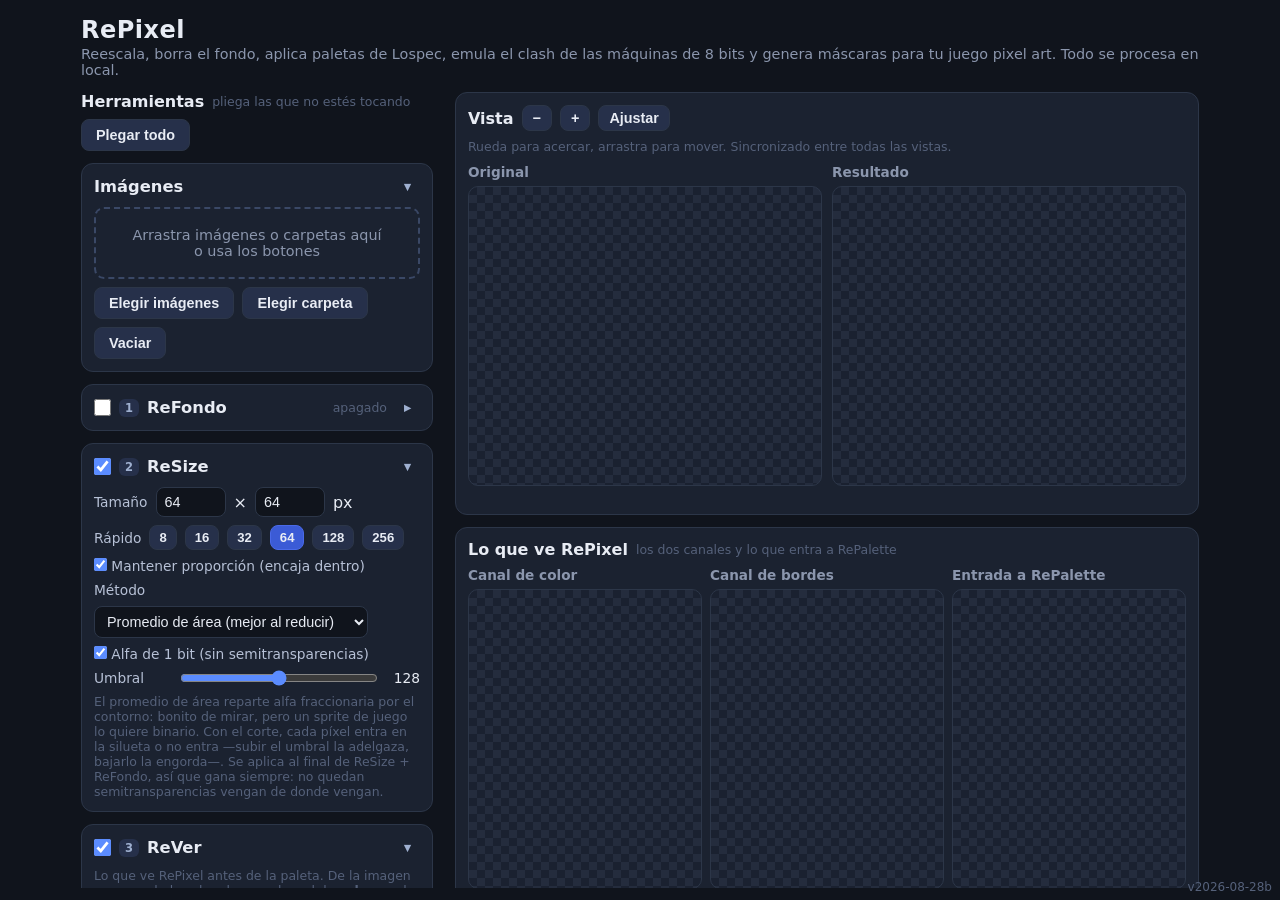
==== commit 253bba34: "ReBloques: clash de atributos por bloques (Spectrum, MSX y NES) Paso nuevo detrás de RePalette que e" ====
--- a/index.html
+++ b/index.html
@@ -153,6 +153,8 @@
   .boton:active { transform: scale(0.96); }
   .boton:disabled { opacity: 0.4; cursor: default; }
   .boton.primario { background: #3b5bd6; border-color: #4a6ae8; }
+  .boton.activo { background: #3b5bd6; border-color: #4a6ae8; }   /* el preset que está puesto */
+  #tamanos-rapidos .boton { padding: 4px 9px; font-size: 0.82rem; font-variant-numeric: tabular-nums; }
 
   /* Zona de carga */
   #zona-soltar {
@@ -230,12 +232,12 @@
   .visores-mini { display: grid; gap: 8px; margin-top: 8px; }
   .visores-mini h3 { display: flex; align-items: center; gap: 5px; }
   .visores-mini .marco { height: 112px; }
-  #vista-fondo .visores-mini { grid-template-columns: repeat(2, 1fr); }
+  #vista-fondo .visores-mini, #vista-bloques .visores-mini { grid-template-columns: repeat(2, 1fr); }
   #vista-ver .visores-mini { grid-template-columns: repeat(3, 1fr); }
   #vista-mascaras .visores-mini { grid-template-columns: repeat(4, 1fr); }
   @media (max-width: 560px) {
     #vista-ver .visores-mini, #vista-mascaras .visores-mini { grid-template-columns: repeat(2, 1fr); }
-    #vista-fondo .visores-mini { grid-template-columns: 1fr; }
+    #vista-fondo .visores-mini, #vista-bloques .visores-mini { grid-template-columns: 1fr; }
   }
 
   /* Visores */
@@ -277,7 +279,7 @@
 <div id="app">
   <header>
     <h1>RePixel</h1>
-    <p>Reescala, borra el fondo, aplica paletas de Lospec y genera máscaras para tu juego pixel art. Todo se procesa en local.</p>
+    <p>Reescala, borra el fondo, aplica paletas de Lospec, emula el clash de las máquinas de 8 bits y genera máscaras para tu juego pixel art. Todo se procesa en local.</p>
   </header>
 
   <div class="columnas">
@@ -353,6 +355,7 @@
             <input type="number" id="in-ancho" min="1" max="4096" value="64"> ×
             <input type="number" id="in-alto" min="1" max="4096" value="64"> px
           </div>
+          <div class="fila" id="tamanos-rapidos"><label>Rápido</label></div>
           <div class="fila">
             <label><input type="checkbox" id="chk-proporcion" checked> Mantener proporción (encaja dentro)</label>
           </div>
@@ -458,10 +461,46 @@
         </div>
       </div>
 
+      <div class="tarjeta" id="tarjeta-bloques">
+        <label class="cabecera">
+          <input type="checkbox" id="chk-bloques">
+          <span class="paso">5</span><strong>ReBloques</strong>
+        </label>
+        <div class="cuerpo">
+          <div class="nota">El <b>clash de atributos</b> de las máquinas de 8 bits: la imagen se parte en bloques y dentro de cada uno no caben más de N colores, por rica que sea la paleta. Los colores salen de los que ya hay en el bloque, así que viniendo de RePalette la salida sigue estando en la paleta.</div>
+          <div class="fila">
+            <label style="width:78px">Máquina</label>
+            <select id="sel-bloques-maquina">
+              <option value="spectrum">ZX Spectrum — 8×8, 2 colores</option>
+              <option value="msx">MSX SCREEN 2 — 8×1, 2 colores</option>
+              <option value="nes">NES — 16×16, 4 colores</option>
+              <option value="medida">A medida</option>
+            </select>
+          </div>
+          <div class="fila">
+            <label style="width:78px">Bloque</label>
+            <input type="number" id="in-bloques-ancho" min="1" max="256" value="8"> ×
+            <input type="number" id="in-bloques-alto" min="1" max="256" value="8"> px
+          </div>
+          <div class="fila">
+            <label style="width:78px">Colores</label>
+            <input type="number" id="in-bloques-colores" min="1" max="64" value="2"> por bloque
+          </div>
+          <div class="fila">
+            <label style="width:78px">Elegir</label>
+            <select id="sel-bloques-criterio">
+              <option value="error">Los que menos error dejan</option>
+              <option value="frecuencia">Los más repetidos</option>
+            </select>
+          </div>
+          <div class="nota">Con «menos error» un bloque casi todo negro con un brillo blanco se queda el blanco; con «los más repetidos» gastaría la segunda plaza en otro negro y el brillo desaparecería. Los píxeles transparentes ni gastan cupo ni se tocan.</div>
+        </div>
+      </div>
+
       <div class="tarjeta" id="tarjeta-mascaras">
         <label class="cabecera">
           <input type="checkbox" id="chk-mascaras">
-          <span class="paso">5</span><strong>Máscaras RGB</strong>
+          <span class="paso">6</span><strong>Máscaras RGB</strong>
         </label>
         <div class="cuerpo">
           <div class="nota">Una sola textura para el shader: <b>R</b> metallic, <b>G</b> smoothness, <b>B</b> emisivo. Cada canal tiene sus ajustes y se calcula sobre el resultado final, con la paleta ya aplicada.</div>
@@ -537,6 +576,24 @@
         <div class="info" id="info-ver"></div>
       </div>
 
+      <div class="tarjeta" id="vista-bloques" style="margin-top:12px">
+        <div class="fila">
+          <strong>Clash de atributos</strong>
+          <span class="nota">en blanco, cuánto ha mordido cada bloque</span>
+        </div>
+        <div class="visores-mini">
+          <div class="visor">
+            <h3>Sin límite</h3>
+            <div class="marco"><canvas id="canvas-bloques-antes"></canvas></div>
+          </div>
+          <div class="visor">
+            <h3>Bloques tocados</h3>
+            <div class="marco"><canvas id="canvas-bloques-mapa"></canvas></div>
+          </div>
+        </div>
+        <div class="info" id="info-bloques"></div>
+      </div>
+
       <div class="tarjeta" id="vista-mascaras" style="margin-top:12px">
         <div class="fila">
           <strong>Textura de máscaras</strong>
@@ -589,7 +646,7 @@
    ⚠️ Subir VERSION en cada despliegue: se muestra en la esquina
    de estado para verificar qué versión corre el dispositivo.
    ============================================================ */
-const VERSION = "v2026-08-28";
+const VERSION = "v2026-08-28b";
 const MANTENER_PANTALLA = false;
 const PANTALLA_COMPLETA = false;
 
@@ -752,6 +809,129 @@
     }
   }
   return { ancho, alto, datos: salida };
+}
+
+/* --- ReBloques: el "clash de atributos" de las máquinas de 8 bits ---
+   El ZX Spectrum guarda un solo par de colores (INK y PAPER) por cada celda de
+   8×8; la NES, una paleta de 4 por bloque; el MSX en SCREEN 2, dos por cada
+   línea de 8×1. Da igual lo rica que sea la paleta global: dentro de la celda
+   no caben más, y de ahí salen esos bordes con manchas tan reconocibles.
+   Emularlo es partir la imagen en bloques y, en los que se pasan de cupo,
+   quedarse con N colores y remapear el resto a su vecino más cercano.
+   Dos cosas a propósito:
+   · los colores elegidos salen SIEMPRE de los que ya hay en el bloque, así que
+     viniendo de RePalette la salida sigue estando en la paleta por construcción
+     (aquí no se inventa ningún color, igual que en ReVer);
+   · los píxeles transparentes ni gastan cupo ni se tocan: el límite es para el
+     dibujo, no para el fondo que ReFondo ya se ha llevado. */
+
+function distanciaLab2(a, b) {
+  const dL = a[0] - b[0], dA = a[1] - b[1], dB = a[2] - b[2];
+  return dL * dL + dA * dA + dB * dB;
+}
+
+/* Qué colores se queda un bloque que no cabe. censo: Map de color → nº de
+   píxeles; lab: la conversión a OKLab, memorizada por quien llama.
+   · "frecuencia": los más repetidos, que es lo que hace un conversor ingenuo.
+   · "error": el más repetido y, en cada vuelta, el que más error ahorra. Cuesta
+     un poco más y conserva las formas: un bloque casi todo negro con un brillo
+     blanco se queda el blanco, en vez de gastar la segunda plaza en otro negro
+     que no se distingue del primero. */
+function elegirColoresBloque(censo, maximo, criterio, lab) {
+  const lista = [...censo.entries()].map(([clave, cuenta]) => ({ clave, cuenta }));
+  lista.sort((a, b) => b.cuenta - a.cuenta);
+  if (criterio === "frecuencia") return lista.slice(0, maximo).map((c) => c.clave);
+  const labs = lista.map((c) => lab(c.clave));
+  const elegidos = [0];                                   // el más repetido siempre entra
+  const cerca = labs.map((l) => distanciaLab2(l, labs[0])); // error² de cada color con lo ya elegido
+  while (elegidos.length < maximo) {
+    let mejor = -1, mejorAhorro = 0;
+    for (let i = 0; i < lista.length; i++) {
+      if (cerca[i] === 0) continue;   // ya elegido (o idéntico a uno que lo está)
+      let ahorro = 0;
+      for (let j = 0; j < lista.length; j++) {
+        const d = distanciaLab2(labs[j], labs[i]);
+        if (d < cerca[j]) ahorro += lista[j].cuenta * (cerca[j] - d);
+      }
+      if (ahorro > mejorAhorro) { mejorAhorro = ahorro; mejor = i; }
+    }
+    if (mejor < 0) break;   // nadie mejora nada: no gastar plazas de más
+    elegidos.push(mejor);
+    for (let j = 0; j < lista.length; j++) cerca[j] = Math.min(cerca[j], distanciaLab2(labs[j], labs[mejor]));
+  }
+  return elegidos.map((i) => lista[i].clave);
+}
+
+/* op: { ancho, alto, colores, criterio: "error"|"frecuencia" }
+   Devuelve { imagen, mapa, bloques, tocados, cambiados }; mapa es, por píxel,
+   cuánto ha cambiado su bloque (0-255), para poder ver dónde ha mordido. */
+function limitarAtributos(img, op) {
+  const { ancho, alto } = img;
+  const datos = new Uint8ClampedArray(img.datos);
+  const mapa = new Uint8ClampedArray(ancho * alto);
+  const bw = limitar(Math.round((op && op.ancho) || 8), 1, 256);
+  const bh = limitar(Math.round((op && op.alto) || 8), 1, 256);
+  const maximo = limitar(Math.round((op && op.colores) || 2), 1, 256);
+  const criterio = (op && op.criterio) || "error";
+  // OKLab memorizado entre bloques: la paleta se repite por toda la imagen.
+  const memo = new Map();
+  const lab = (clave) => {
+    let l = memo.get(clave);
+    if (!l) { l = srgbAOklab((clave >> 16) & 255, (clave >> 8) & 255, clave & 255); memo.set(clave, l); }
+    return l;
+  };
+  const claveEn = (p) => (img.datos[p] << 16) | (img.datos[p + 1] << 8) | img.datos[p + 2];
+  let bloques = 0, tocados = 0, cambiados = 0;
+  for (let by = 0; by < alto; by += bh) {
+    for (let bx = 0; bx < ancho; bx += bw) {
+      bloques++;
+      const finX = Math.min(bx + bw, ancho), finY = Math.min(by + bh, alto);
+      const censo = new Map();
+      for (let y = by; y < finY; y++) {
+        for (let x = bx; x < finX; x++) {
+          const p = (y * ancho + x) * 4;
+          if (img.datos[p + 3] === 0) continue;
+          const clave = claveEn(p);
+          censo.set(clave, (censo.get(clave) || 0) + 1);
+        }
+      }
+      if (censo.size <= maximo) continue;   // el bloque ya cabe: ni se mira
+      const elegidos = elegirColoresBloque(censo, maximo, criterio, lab);
+      const labsElegidos = elegidos.map(lab);
+      const destino = new Map();
+      const aDonde = (clave) => {
+        let d = destino.get(clave);
+        if (d === undefined) {
+          const l = lab(clave);
+          let mejor = 0, mejorD = Infinity;
+          for (let i = 0; i < labsElegidos.length; i++) {
+            const dd = distanciaLab2(l, labsElegidos[i]);
+            if (dd < mejorD) { mejorD = dd; mejor = i; }
+          }
+          d = elegidos[mejor];
+          destino.set(clave, d);
+        }
+        return d;
+      };
+      let enBloque = 0;
+      for (let y = by; y < finY; y++) {
+        for (let x = bx; x < finX; x++) {
+          const p = (y * ancho + x) * 4;
+          if (img.datos[p + 3] === 0) continue;
+          const d = aDonde(claveEn(p));
+          if (d === claveEn(p)) continue;
+          datos[p] = (d >> 16) & 255; datos[p + 1] = (d >> 8) & 255; datos[p + 2] = d & 255;
+          enBloque++;
+        }
+      }
+      if (!enBloque) continue;
+      tocados++;
+      cambiados += enBloque;
+      const gris = Math.round(255 * enBloque / ((finX - bx) * (finY - by)));
+      for (let y = by; y < finY; y++) for (let x = bx; x < finX; x++) mapa[y * ancho + x] = gris;
+    }
+  }
+  return { imagen: { ancho, alto, datos }, mapa, bloques, tocados, cambiados };
 }
 
 /* --- Reescalado --- */
@@ -1552,6 +1732,30 @@
     </div>`).join("");
 })();
 
+/* Los tamaños de siempre, en botones: escribir el mismo número en dos campos
+   cansa. Van por plantilla desde la constante, igual que las máscaras. */
+const TAMANOS = [8, 16, 32, 64, 128, 256];
+
+(function construirTamanos() {
+  const fila = $("tamanos-rapidos");
+  for (const n of TAMANOS) {
+    const boton = document.createElement("button");
+    boton.type = "button";
+    boton.className = "boton";
+    boton.id = "tam-" + n;
+    boton.textContent = n;
+    boton.title = n + "×" + n + " px";
+    // Con «mantener proporción» esto es el cuadro donde encajar, no el tamaño
+    // final: una imagen apaisada a 64 saldrá 64×36 y eso es lo que se quiere.
+    boton.addEventListener("click", () => {
+      $("in-ancho").value = n;
+      $("in-alto").value = n;
+      refrescar();
+    });
+    fila.appendChild(boton);
+  }
+})();
+
 function leerOpciones() {
   const canales = {};
   for (const c of CANALES) {
@@ -1602,6 +1806,13 @@
     metrica: $("sel-metrica").value,
     dithering: $("sel-dither").value,
     intensidad: parseInt($("sl-intensidad").value, 10),
+    bloques: {
+      activo: $("chk-bloques").checked,
+      ancho: limitar(parseInt($("in-bloques-ancho").value, 10) || 8, 1, 256),
+      alto: limitar(parseInt($("in-bloques-alto").value, 10) || 8, 1, 256),
+      colores: limitar(parseInt($("in-bloques-colores").value, 10) || 2, 1, 64),
+      criterio: $("sel-bloques-criterio").value,
+    },
     mascaras: $("chk-mascaras").checked,
     canales,
     sufijo: $("in-sufijo").value,
@@ -1643,7 +1854,42 @@
       metrica: op.metrica, dithering: op.dithering, intensidad: op.intensidad,
     });
   }
-  return { imagen: img, color, bordes, entrada, fondo };
+  // ReBloques va detrás de RePalette porque cuenta colores ya definitivos, y
+  // los que elige salen del propio bloque: no se sale de la paleta.
+  const sinBloques = img;
+  let bloques = null;
+  if (op.bloques.activo) {
+    bloques = limitarAtributos(img, op.bloques);
+    img = bloques.imagen;
+  }
+  return { imagen: img, color, bordes, entrada, fondo, bloques, sinBloques };
+}
+
+/* Las tres restricciones clásicas. El desplegable no manda: se deduce de los
+   números, así que tocarlos a mano cae solo en "A medida". */
+const MAQUINAS = {
+  spectrum: { ancho: 8, alto: 8, colores: 2 },
+  msx: { ancho: 8, alto: 1, colores: 2 },
+  nes: { ancho: 16, alto: 16, colores: 4 },
+};
+
+function maquinaDe(b) {
+  for (const clave of Object.keys(MAQUINAS)) {
+    const m = MAQUINAS[clave];
+    if (m.ancho === b.ancho && m.alto === b.alto && m.colores === b.colores) return clave;
+  }
+  return "medida";
+}
+
+const CRITERIOS = { error: "menos error", frecuencia: "los más repetidos" };
+
+function textoBloques(op, bloques) {
+  if (!bloques) return "";
+  const b = op.bloques;
+  const porcentaje = bloques.bloques ? Math.round(bloques.tocados * 100 / bloques.bloques) : 0;
+  return `${b.ancho}×${b.alto} · ${b.colores} colores · ${CRITERIOS[b.criterio]} — ` +
+    `${bloques.tocados} de ${bloques.bloques} bloques tocados (${porcentaje} %), ` +
+    `${bloques.cambiados} px cambiados`;
 }
 
 /* Qué ha hecho ReFondo, en una línea: de qué color era el fondo, de dónde ha
@@ -1713,6 +1959,12 @@
   { id: "tarjeta-paleta", chk: "chk-paleta",
     resumen: (op) => (paleta ? paleta.nombre : "sin paleta") +
       (op.dithering === "ninguno" ? "" : ` · ${op.dithering === "floyd" ? "Floyd–Steinberg" : "Bayer"}`) },
+  { id: "tarjeta-bloques", chk: "chk-bloques",
+    resumen: (op) => {
+      const maquina = maquinaDe(op.bloques);
+      const nombre = { spectrum: "Spectrum", msx: "MSX", nes: "NES", medida: "a medida" }[maquina];
+      return `${nombre} · ${op.bloques.ancho}×${op.bloques.alto} · ${op.bloques.colores} colores`;
+    } },
   { id: "tarjeta-mascaras", chk: "chk-mascaras",
     resumen: (op) => `${CANALES.filter((c) => op.canales[c.clave].activa).length}/3 canales` },
 ];
@@ -1961,24 +2213,28 @@
   }
   for (const [tarjeta, chk] of [["tarjeta-resize", "chk-resize"], ["tarjeta-fondo", "chk-fondo"],
                                 ["tarjeta-ver", "chk-ver"], ["tarjeta-paleta", "chk-paleta"],
-                                ["tarjeta-mascaras", "chk-mascaras"]]) {
+                                ["tarjeta-bloques", "chk-bloques"], ["tarjeta-mascaras", "chk-mascaras"]]) {
     $(tarjeta).classList.toggle("inactiva", !$(chk).checked);
   }
   const verFondo = $("chk-fondo").checked;
   $("vista-fondo").style.display = verFondo ? "" : "none";
+  const verBloques = $("chk-bloques").checked;
+  $("vista-bloques").style.display = verBloques ? "" : "none";
   const verVer = $("chk-ver").checked;
   $("vista-ver").style.display = verVer ? "" : "none";
   const verMascaras = $("chk-mascaras").checked;
   $("vista-mascaras").style.display = verMascaras ? "" : "none";
   $("in-sufijo-mascara").style.display = $("etiqueta-sufijo-mascara").style.display = verMascaras ? "" : "none";
   const op = leerOpciones();
+  for (const n of TAMANOS) $("tam-" + n).classList.toggle("activo", op.ancho === n && op.alto === n);
+  $("sel-bloques-maquina").value = maquinaDe(op.bloques);
   config.opciones = op;
   guardarConfig();
   ordenarPasos(op.fondo.orden !== "despues");
   pintarPliegues(op);
   if (!hay) {
     for (const id of ["original", "resultado", "mezcla", "fondo-mapa", "fondo-sin",
-                      "ver-color", "ver-bordes", "ver-entrada",
+                      "bloques-antes", "bloques-mapa", "ver-color", "ver-bordes", "ver-entrada",
                       ...CANALES.map((c) => "m-" + c.clave)]) {
       const lienzo = $("canvas-" + id);
       lienzo.width = lienzo.height = 0;
@@ -1988,6 +2244,7 @@
     $("info-mascaras").textContent = "";
     $("info-ver").textContent = "";
     $("info-fondo").textContent = "";
+    $("info-bloques").textContent = "";
     $("btn-fondo-tomar").disabled = true;
     $("nivel-zoom").textContent = "";
     return;
@@ -2024,6 +2281,14 @@
     $("info-ver").textContent = textoVer(op, salida);
   }
 
+  if (verBloques && salida.bloques) {
+    dibujar($("canvas-bloques-antes"), salida.sinBloques);
+    // El mapa se mira entero, también fuera de la silueta: grises opacos.
+    dibujar($("canvas-bloques-mapa"),
+            mapaAImagen(resultado.ancho, resultado.alto, salida.bloques.mapa));
+    $("info-bloques").textContent = textoBloques(op, salida.bloques);
+  }
+
   if (verMascaras) {
     const m = procesarMascaras(resultado, op);
     for (const c of CANALES) dibujar($("canvas-m-" + c.clave), canalAImagen(resultado, m.canales[c.clave]));
@@ -2043,6 +2308,15 @@
 
 $("btn-reset-ajustes").addEventListener("click", () => {
   for (const [campo] of AJUSTES) $("sl-ver-" + campo).value = 0;
+  refrescar();
+});
+
+$("sel-bloques-maquina").addEventListener("change", () => {
+  const m = MAQUINAS[$("sel-bloques-maquina").value];
+  if (!m) return;   // "A medida" no toca nada: es donde se cae al editar a mano
+  $("in-bloques-ancho").value = m.ancho;
+  $("in-bloques-alto").value = m.alto;
+  $("in-bloques-colores").value = m.colores;
   refrescar();
 });
 
@@ -2179,6 +2453,14 @@
     $("sel-dither").value = op.dithering || "ninguno";
     $("sl-intensidad").value = op.intensidad === undefined ? 100 : op.intensidad;
     $("in-sufijo").value = op.sufijo === undefined ? "_rp" : op.sufijo;
+    const bl = op.bloques;
+    if (bl) {
+      $("chk-bloques").checked = !!bl.activo;
+      $("in-bloques-ancho").value = bl.ancho || 8;
+      $("in-bloques-alto").value = bl.alto || 8;
+      $("in-bloques-colores").value = bl.colores || 2;
+      $("sel-bloques-criterio").value = bl.criterio || "error";
+    }
     $("chk-mascaras").checked = !!op.mascaras;
     $("in-sufijo-mascara").value = op.sufijoMascara === undefined ? "_mask" : op.sufijoMascara;
     for (const c of CANALES) {
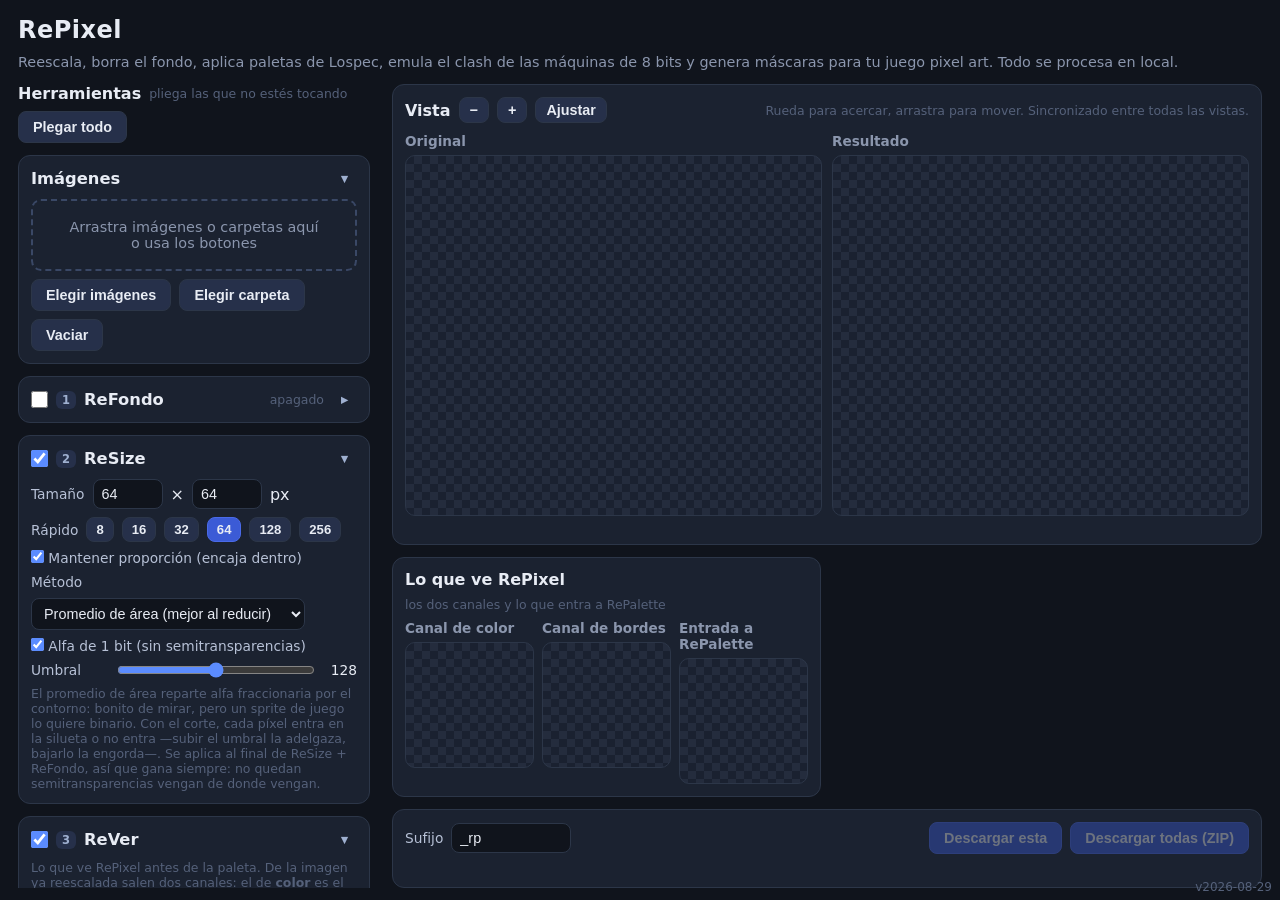
==== commit fb3224c9: "Layout a lo ancho de la ventana: tarjetas en las columnas que quepan Fuera el ancho máximo de 1150 p" ====
--- a/index.html
+++ b/index.html
@@ -21,19 +21,22 @@
   /* La página en sí no scrollea: quien scrollea es la columna de herramientas. */
   body { overflow: hidden; }
 
+  /* Sin ancho máximo: la app ocupa la ventana entera. En una pantalla ancha lo
+     que sobraba a los lados no era aire de diseño, era scroll de más. */
   #app {
     height: 100vh;
     height: 100dvh;
-    max-width: 1150px;
-    margin: 0 auto;
-    padding: 16px 16px 12px;
+    padding: 16px 18px 12px;
     display: flex;
     flex-direction: column;
     gap: 14px;
   }
 
+  /* Título y descripción en la misma línea mientras quepan: ancho hay, lo que
+     escasea es alto. */
+  header { display: flex; align-items: baseline; gap: 10px; flex-wrap: wrap; }
   header h1 { font-size: 1.5rem; letter-spacing: 0.5px; }
-  header p  { color: #8b96ad; font-size: 0.9rem; margin-top: 2px; }
+  header p  { color: #8b96ad; font-size: 0.9rem; }
 
   .columnas {
     flex: 1;
@@ -44,6 +47,12 @@
     align-items: stretch;
   }
 
+  /* Pantalla ancha: la columna de herramientas se ensancha por tramos y sus
+     tarjetas se reparten solas en las sub-columnas que quepan. El resto del
+     ancho se lo queda la vista previa, que es a lo que se mira. */
+  @media (min-width: 1700px) { .columnas { grid-template-columns: 732px 1fr; } }
+  @media (min-width: 2400px) { .columnas { grid-template-columns: 1104px 1fr; } }
+
   /* Cada columna scrollea por su cuenta: mover las herramientas no mueve la vista previa. */
   .columna-herramientas, .columna-vista { min-height: 0; overflow-y: auto; }
   .columna-herramientas {
@@ -61,6 +70,27 @@
   }
   .columna-herramientas::-webkit-scrollbar-thumb:hover { background: #3a4866; }
 
+  /* La columna de vista: la principal arriba, los visores de cada paso debajo y
+     la descarga al final. */
+  .columna-vista { display: flex; flex-direction: column; gap: 12px; }
+
+  /* La vista principal se queda todo el alto que sobre (sin bajar de su mínimo):
+     si en la pantalla cabe más, el sprite se ve más grande en vez de dejar hueco. */
+  .vista-principal { flex: 1 1 auto; display: flex; flex-direction: column; }
+  .vista-principal .visores { flex: 1 1 auto; }
+  .vista-principal .visor { display: flex; flex-direction: column; }
+  .vista-principal .visor .marco {
+    flex: 1 1 auto;
+    height: auto;
+    min-height: clamp(220px, 30vh, 460px);
+  }
+
+  /* Los visores de cada paso, en cuantas columnas quepan: en pantalla ancha se
+     ven a la vez en vez de uno debajo de otro. Columnas y no rejilla porque las
+     tarjetas no miden lo mismo y una rejilla alinea cada fila con la más alta. */
+  .vistas-extra { columns: 380px; column-gap: 12px; }
+  .vistas-extra > .tarjeta { margin-bottom: 12px; }
+
   /* En pantalla estrecha las columnas se apilan y vuelve el scroll normal de página. */
   @media (max-width: 860px) {
     body { overflow: auto; }
@@ -74,8 +104,8 @@
     border: 1px solid #2c3648;
     border-radius: 12px;
     padding: 12px;
-  }
-  .tarjeta + .tarjeta { margin-top: 12px; }
+    break-inside: avoid;   /* una tarjeta no se parte entre dos sub-columnas */
+  }
 
   .tarjeta > .cabecera {
     display: flex;
@@ -121,6 +151,13 @@
   .boton.plegar:hover { background: #26304a; border-color: #2c3648; }
   #barra-herramientas { margin-bottom: 12px; }
 
+  /* Las tarjetas se reparten en tantas sub-columnas como quepan (el navegador
+     decide la cuenta a partir del ancho), y el contenedor va con altura
+     automática: si tuviera altura fija, lo que no cabe no scrollearía hacia
+     abajo, se iría en columnas hacia el lado. */
+  .tarjetas { columns: 330px; column-gap: 12px; }
+  .tarjetas > .tarjeta { margin-bottom: 12px; }
+
   .fila { display: flex; align-items: center; gap: 8px; flex-wrap: wrap; }
   .fila label { color: #b7c1d6; font-size: 0.86rem; }
   .fila output { color: #e8ecf4; font-size: 0.86rem; min-width: 34px; text-align: right; }
@@ -228,26 +265,30 @@
   .bloque .cuerpo-bloque { margin-top: 8px; display: flex; flex-direction: column; gap: 6px; }
   .bloque.inactiva .cuerpo-bloque { opacity: 0.4; pointer-events: none; }
 
-  /* Filas de visores pequeños bajo la vista principal */
-  .visores-mini { display: grid; gap: 8px; margin-top: 8px; }
+  /* Filas de visores pequeños bajo la vista principal: los que quepan por fila,
+     que la tarjeta puede estar sola a lo ancho o compartiendo fila con otras. */
+  .visores-mini {
+    display: grid;
+    gap: 8px;
+    margin-top: 8px;
+    grid-template-columns: repeat(auto-fit, minmax(min(96px, 100%), 1fr));
+  }
+  @media (max-width: 640px) {
+    .visores-mini { grid-template-columns: repeat(auto-fit, minmax(min(140px, 100%), 1fr)); }
+  }
   .visores-mini h3 { display: flex; align-items: center; gap: 5px; }
-  .visores-mini .marco { height: 112px; }
-  #vista-fondo .visores-mini, #vista-bloques .visores-mini { grid-template-columns: repeat(2, 1fr); }
-  #vista-ver .visores-mini { grid-template-columns: repeat(3, 1fr); }
-  #vista-mascaras .visores-mini { grid-template-columns: repeat(4, 1fr); }
-  @media (max-width: 560px) {
-    #vista-ver .visores-mini, #vista-mascaras .visores-mini { grid-template-columns: repeat(2, 1fr); }
-    #vista-fondo .visores-mini, #vista-bloques .visores-mini { grid-template-columns: 1fr; }
-  }
+  /* Hace falta la clase de más: con `.visores-mini .marco` a secas empataba con
+     `.visor .marco` y ganaba la altura del visor grande. */
+  .visores-mini .visor .marco { height: clamp(110px, 14vh, 190px); }
 
   /* Visores */
   .visores { display: grid; grid-template-columns: 1fr 1fr; gap: 10px; }
   @media (max-width: 560px) { .visores { grid-template-columns: 1fr; } }
   .visor h3 { font-size: 0.85rem; color: #8b96ad; font-weight: 600; margin-bottom: 6px; }
   /* El marco recorta y el lienzo se coloca a mano dentro: el zoom y el paneo los
-     lleva el estado de vista compartido, no el scroll del navegador. */
+     lleva el estado de vista compartido, no el scroll del navegador. La altura
+     la pone cada sitio: elástica en la vista principal, fija en los pequeños. */
   .visor .marco {
-    height: 300px;
     border: 1px solid #2c3648;
     border-radius: 10px;
     position: relative;
@@ -292,227 +333,229 @@
         <button class="boton" id="btn-plegar-todo">Plegar todo</button>
       </div>
 
-      <div class="tarjeta" id="tarjeta-imagenes">
-        <div class="cabecera"><strong>Imágenes</strong></div>
-        <div class="cuerpo">
-          <div id="zona-soltar">Arrastra imágenes o carpetas aquí<br>o usa los botones</div>
-          <div class="fila">
-            <button class="boton" id="btn-archivos">Elegir imágenes</button>
-            <button class="boton" id="btn-carpeta">Elegir carpeta</button>
-            <button class="boton" id="btn-limpiar">Vaciar</button>
+      <div class="tarjetas">
+        <div class="tarjeta" id="tarjeta-imagenes">
+          <div class="cabecera"><strong>Imágenes</strong></div>
+          <div class="cuerpo">
+            <div id="zona-soltar">Arrastra imágenes o carpetas aquí<br>o usa los botones</div>
+            <div class="fila">
+              <button class="boton" id="btn-archivos">Elegir imágenes</button>
+              <button class="boton" id="btn-carpeta">Elegir carpeta</button>
+              <button class="boton" id="btn-limpiar">Vaciar</button>
+            </div>
+            <input type="file" id="input-archivos" accept="image/*" multiple hidden>
+            <input type="file" id="input-carpeta" webkitdirectory hidden>
+            <div id="lista-miniaturas"></div>
           </div>
-          <input type="file" id="input-archivos" accept="image/*" multiple hidden>
-          <input type="file" id="input-carpeta" webkitdirectory hidden>
-          <div id="lista-miniaturas"></div>
         </div>
-      </div>
-
-      <div class="tarjeta" id="tarjeta-fondo">
-        <label class="cabecera">
-          <input type="checkbox" id="chk-fondo">
-          <span class="paso">1</span><strong>ReFondo</strong>
-        </label>
-        <div class="cuerpo">
-          <div class="nota">Quita el fondo liso que suele traer el pixel art generado por IA. Averigua dos cosas: <b>qué color</b> (gana el opaco más repetido del marco) y <b>qué es «fuera»</b> (se extiende desde el borde del lienzo, así el mismo color <i>dentro</i> del dibujo —un ojo, un hueco cerrado— no se borra).</div>
-          <div class="fila">
-            <label style="width:78px">Cuándo</label>
-            <select id="sel-fondo-orden">
-              <option value="antes">Antes de ReSize (a resolución completa)</option>
-              <option value="despues">Después de ReSize</option>
-            </select>
+
+        <div class="tarjeta" id="tarjeta-fondo">
+          <label class="cabecera">
+            <input type="checkbox" id="chk-fondo">
+            <span class="paso">1</span><strong>ReFondo</strong>
+          </label>
+          <div class="cuerpo">
+            <div class="nota">Quita el fondo liso que suele traer el pixel art generado por IA. Averigua dos cosas: <b>qué color</b> (gana el opaco más repetido del marco) y <b>qué es «fuera»</b> (se extiende desde el borde del lienzo, así el mismo color <i>dentro</i> del dibujo —un ojo, un hueco cerrado— no se borra).</div>
+            <div class="fila">
+              <label style="width:78px">Cuándo</label>
+              <select id="sel-fondo-orden">
+                <option value="antes">Antes de ReSize (a resolución completa)</option>
+                <option value="despues">Después de ReSize</option>
+              </select>
+            </div>
+            <div class="nota"><b>Antes</b>: busca el color donde el fondo aún es plano y deja que ReSize reparta él solo el alfa del contorno, así que el borde sale limpio. <b>Después</b>: sobre la imagen ya suavizada —mejor si el fondo trae ruido o degradado, y más rápido—, pero el halo ya viene mezclado.</div>
+            <div class="fila">
+              <label style="width:78px">Color</label>
+              <select id="sel-fondo-color">
+                <option value="auto">Automático (el del marco)</option>
+                <option value="manual">A mano</option>
+              </select>
+              <input type="color" id="in-fondo-color" value="#000000" title="Color de fondo a mano">
+              <button class="boton" id="btn-fondo-tomar" title="Copiar aquí el color que ha detectado">Tomar el detectado</button>
+            </div>
+            <div class="fila">
+              <label style="width:78px">Alcance</label>
+              <select id="sel-fondo-alcance">
+                <option value="fuera">Solo lo de fuera (desde el borde)</option>
+                <option value="todo">Todo ese color, esté donde esté</option>
+              </select>
+            </div>
+            <div class="fila"><label style="width:78px">Tolerancia</label><input type="range" id="sl-fondo-tolerancia" min="0" max="100" value="8"><output id="out-fondo-tolerancia">8</output></div>
+            <div class="fila"><label style="width:78px">Desvanecer</label><input type="range" id="sl-fondo-desvanecer" min="0" max="100" value="0"><output id="out-fondo-desvanecer">0</output></div>
+            <div class="nota">Con «desvanecer» a 0 el corte es seco. Subiéndolo, los píxeles a medio camino entre el fondo y el dibujo pierden alfa en proporción en vez de quedarse enteros: es lo que se come el halo cuando ReFondo va detrás de ReSize.</div>
           </div>
-          <div class="nota"><b>Antes</b>: busca el color donde el fondo aún es plano y deja que ReSize reparta él solo el alfa del contorno, así que el borde sale limpio. <b>Después</b>: sobre la imagen ya suavizada —mejor si el fondo trae ruido o degradado, y más rápido—, pero el halo ya viene mezclado.</div>
-          <div class="fila">
-            <label style="width:78px">Color</label>
-            <select id="sel-fondo-color">
-              <option value="auto">Automático (el del marco)</option>
-              <option value="manual">A mano</option>
-            </select>
-            <input type="color" id="in-fondo-color" value="#000000" title="Color de fondo a mano">
-            <button class="boton" id="btn-fondo-tomar" title="Copiar aquí el color que ha detectado">Tomar el detectado</button>
+        </div>
+
+        <div class="tarjeta" id="tarjeta-resize">
+          <label class="cabecera">
+            <input type="checkbox" id="chk-resize" checked>
+            <span class="paso">2</span><strong>ReSize</strong>
+          </label>
+          <div class="cuerpo">
+            <div class="fila">
+              <label>Tamaño</label>
+              <input type="number" id="in-ancho" min="1" max="4096" value="64"> ×
+              <input type="number" id="in-alto" min="1" max="4096" value="64"> px
+            </div>
+            <div class="fila" id="tamanos-rapidos"><label>Rápido</label></div>
+            <div class="fila">
+              <label><input type="checkbox" id="chk-proporcion" checked> Mantener proporción (encaja dentro)</label>
+            </div>
+            <div class="fila">
+              <label>Método</label>
+              <select id="sel-metodo-resize">
+                <option value="area">Promedio de área (mejor al reducir)</option>
+                <option value="vecino">Vecino más cercano (pixel art limpio)</option>
+              </select>
+            </div>
+            <div class="fila">
+              <label><input type="checkbox" id="chk-alfa-dura" checked> Alfa de 1 bit (sin semitransparencias)</label>
+            </div>
+            <div class="fila">
+              <label style="width:78px">Umbral</label>
+              <input type="range" id="sl-alfa-umbral" min="1" max="255" value="128"><output id="out-alfa-umbral">128</output>
+            </div>
+            <div class="nota">El promedio de área reparte alfa fraccionaria por el contorno: bonito de mirar, pero un sprite de juego lo quiere binario. Con el corte, cada píxel entra en la silueta o no entra —subir el umbral la adelgaza, bajarlo la engorda—. Se aplica al final de ReSize + ReFondo, así que gana siempre: no quedan semitransparencias vengan de donde vengan.</div>
           </div>
-          <div class="fila">
-            <label style="width:78px">Alcance</label>
-            <select id="sel-fondo-alcance">
-              <option value="fuera">Solo lo de fuera (desde el borde)</option>
-              <option value="todo">Todo ese color, esté donde esté</option>
-            </select>
+        </div>
+
+        <div class="tarjeta" id="tarjeta-ver">
+          <label class="cabecera">
+            <input type="checkbox" id="chk-ver" checked>
+            <span class="paso">3</span><strong>ReVer</strong>
+          </label>
+          <div class="cuerpo">
+            <div class="nota">Lo que ve RePixel antes de la paleta. De la imagen ya reescalada salen dos canales: el de <b>color</b> es el que se palettiza (así decides qué colores acaba eligiendo RePalette) y el de <b>bordes</b> no se ve en la salida, se mezcla con el anterior justo antes de palettizar para acentuar los contornos.</div>
+
+            <div class="bloque">
+              <div class="cabecera-bloque"><strong>Canal de color</strong></div>
+              <div class="cuerpo-bloque">
+                <div class="fila"><label style="width:78px">Brillo</label><input type="range" id="sl-ver-brillo" min="-100" max="100" value="0"><output id="out-ver-brillo">0</output></div>
+                <div class="fila"><label style="width:78px">Contraste</label><input type="range" id="sl-ver-contraste" min="-100" max="100" value="0"><output id="out-ver-contraste">0</output></div>
+                <div class="fila"><label style="width:78px">Saturación</label><input type="range" id="sl-ver-saturacion" min="-100" max="100" value="0"><output id="out-ver-saturacion">0</output></div>
+                <div class="fila"><label style="width:78px">Tono</label><input type="range" id="sl-ver-tono" min="-180" max="180" value="0"><output id="out-ver-tono">0</output></div>
+                <div class="fila"><button class="boton" id="btn-reset-ajustes">Restablecer ajustes</button></div>
+              </div>
+            </div>
+
+            <div class="bloque" id="bloque-bordes">
+              <label class="cabecera-bloque">
+                <input type="checkbox" id="chk-bordes" checked><strong>Canal de bordes</strong>
+              </label>
+              <div class="cuerpo-bloque">
+                <div class="fila">
+                  <label style="width:78px">Método</label>
+                  <select id="sel-bordes-metodo">
+                    <option value="sobel">Sobel (gradiente)</option>
+                    <option value="laplaciano">Laplaciano (línea fina)</option>
+                    <option value="color">Diferencia de color</option>
+                  </select>
+                </div>
+                <div class="fila"><label style="width:78px">Umbral</label><input type="range" id="sl-bordes-umbral" min="0" max="255" value="24"><output id="out-bordes-umbral">24</output></div>
+                <div class="fila"><label><input type="checkbox" id="chk-bordes-silueta" checked> Incluir la silueta (el borde del alfa)</label></div>
+                <div class="fila">
+                  <label style="width:78px">Influye</label>
+                  <select id="sel-bordes-modo">
+                    <option value="oscurecer">Oscureciendo (contorno oscuro)</option>
+                    <option value="aclarar">Aclarando (contorno claro)</option>
+                    <option value="realce">Realzando (más contraste local)</option>
+                  </select>
+                </div>
+                <div class="fila"><label style="width:78px">Influencia</label><input type="range" id="sl-bordes-influencia" min="0" max="100" value="35"><output id="out-bordes-influencia">35</output></div>
+                <div class="nota">Los bordes se buscan sobre la imagen de partida y no sobre la ya ajustada: hundir el contraste para forzar la paleta no cambia dónde están los bordes.</div>
+              </div>
+            </div>
           </div>
-          <div class="fila"><label style="width:78px">Tolerancia</label><input type="range" id="sl-fondo-tolerancia" min="0" max="100" value="8"><output id="out-fondo-tolerancia">8</output></div>
-          <div class="fila"><label style="width:78px">Desvanecer</label><input type="range" id="sl-fondo-desvanecer" min="0" max="100" value="0"><output id="out-fondo-desvanecer">0</output></div>
-          <div class="nota">Con «desvanecer» a 0 el corte es seco. Subiéndolo, los píxeles a medio camino entre el fondo y el dibujo pierden alfa en proporción en vez de quedarse enteros: es lo que se come el halo cuando ReFondo va detrás de ReSize.</div>
         </div>
-      </div>
-
-      <div class="tarjeta" id="tarjeta-resize">
-        <label class="cabecera">
-          <input type="checkbox" id="chk-resize" checked>
-          <span class="paso">2</span><strong>ReSize</strong>
-        </label>
-        <div class="cuerpo">
-          <div class="fila">
-            <label>Tamaño</label>
-            <input type="number" id="in-ancho" min="1" max="4096" value="64"> ×
-            <input type="number" id="in-alto" min="1" max="4096" value="64"> px
+
+        <div class="tarjeta" id="tarjeta-paleta">
+          <label class="cabecera">
+            <input type="checkbox" id="chk-paleta" checked>
+            <span class="paso">4</span><strong>RePalette</strong>
+          </label>
+          <div class="cuerpo">
+            <div class="fila">
+              <input type="text" id="in-paleta" placeholder="URL de Lospec, slug o códigos hex" spellcheck="false">
+              <button class="boton" id="btn-cargar-paleta">Cargar</button>
+            </div>
+            <div id="paletas-recientes"></div>
+            <div id="nombre-paleta"></div>
+            <div id="muestras-paleta"></div>
+            <div class="fila">
+              <label>Distancia</label>
+              <select id="sel-metrica">
+                <option value="oklab">OKLab (perceptual, recomendado)</option>
+                <option value="rgb">RGB ponderado (rápido)</option>
+              </select>
+            </div>
+            <div class="fila">
+              <label>Dithering</label>
+              <select id="sel-dither">
+                <option value="ninguno">Ninguno</option>
+                <option value="floyd">Floyd–Steinberg</option>
+                <option value="bayer">Bayer 8×8 (ordenado)</option>
+              </select>
+            </div>
+            <div class="fila">
+              <label style="width:72px">Intensidad</label>
+              <input type="range" id="sl-intensidad" min="0" max="100" value="100"><output id="out-intensidad">100</output>
+            </div>
           </div>
-          <div class="fila" id="tamanos-rapidos"><label>Rápido</label></div>
-          <div class="fila">
-            <label><input type="checkbox" id="chk-proporcion" checked> Mantener proporción (encaja dentro)</label>
+        </div>
+
+        <div class="tarjeta" id="tarjeta-bloques">
+          <label class="cabecera">
+            <input type="checkbox" id="chk-bloques">
+            <span class="paso">5</span><strong>ReBloques</strong>
+          </label>
+          <div class="cuerpo">
+            <div class="nota">El <b>clash de atributos</b> de las máquinas de 8 bits: la imagen se parte en bloques y dentro de cada uno no caben más de N colores, por rica que sea la paleta. Los colores salen de los que ya hay en el bloque, así que viniendo de RePalette la salida sigue estando en la paleta.</div>
+            <div class="fila">
+              <label style="width:78px">Máquina</label>
+              <select id="sel-bloques-maquina">
+                <option value="spectrum">ZX Spectrum — 8×8, 2 colores</option>
+                <option value="msx">MSX SCREEN 2 — 8×1, 2 colores</option>
+                <option value="nes">NES — 16×16, 4 colores</option>
+                <option value="medida">A medida</option>
+              </select>
+            </div>
+            <div class="fila">
+              <label style="width:78px">Bloque</label>
+              <input type="number" id="in-bloques-ancho" min="1" max="256" value="8"> ×
+              <input type="number" id="in-bloques-alto" min="1" max="256" value="8"> px
+            </div>
+            <div class="fila">
+              <label style="width:78px">Colores</label>
+              <input type="number" id="in-bloques-colores" min="1" max="64" value="2"> por bloque
+            </div>
+            <div class="fila">
+              <label style="width:78px">Elegir</label>
+              <select id="sel-bloques-criterio">
+                <option value="error">Los que menos error dejan</option>
+                <option value="frecuencia">Los más repetidos</option>
+              </select>
+            </div>
+            <div class="nota">Con «menos error» un bloque casi todo negro con un brillo blanco se queda el blanco; con «los más repetidos» gastaría la segunda plaza en otro negro y el brillo desaparecería. Los píxeles transparentes ni gastan cupo ni se tocan.</div>
           </div>
-          <div class="fila">
-            <label>Método</label>
-            <select id="sel-metodo-resize">
-              <option value="area">Promedio de área (mejor al reducir)</option>
-              <option value="vecino">Vecino más cercano (pixel art limpio)</option>
-            </select>
-          </div>
-          <div class="fila">
-            <label><input type="checkbox" id="chk-alfa-dura" checked> Alfa de 1 bit (sin semitransparencias)</label>
-          </div>
-          <div class="fila">
-            <label style="width:78px">Umbral</label>
-            <input type="range" id="sl-alfa-umbral" min="1" max="255" value="128"><output id="out-alfa-umbral">128</output>
-          </div>
-          <div class="nota">El promedio de área reparte alfa fraccionaria por el contorno: bonito de mirar, pero un sprite de juego lo quiere binario. Con el corte, cada píxel entra en la silueta o no entra —subir el umbral la adelgaza, bajarlo la engorda—. Se aplica al final de ReSize + ReFondo, así que gana siempre: no quedan semitransparencias vengan de donde vengan.</div>
         </div>
-      </div>
-
-      <div class="tarjeta" id="tarjeta-ver">
-        <label class="cabecera">
-          <input type="checkbox" id="chk-ver" checked>
-          <span class="paso">3</span><strong>ReVer</strong>
-        </label>
-        <div class="cuerpo">
-          <div class="nota">Lo que ve RePixel antes de la paleta. De la imagen ya reescalada salen dos canales: el de <b>color</b> es el que se palettiza (así decides qué colores acaba eligiendo RePalette) y el de <b>bordes</b> no se ve en la salida, se mezcla con el anterior justo antes de palettizar para acentuar los contornos.</div>
-
-          <div class="bloque">
-            <div class="cabecera-bloque"><strong>Canal de color</strong></div>
-            <div class="cuerpo-bloque">
-              <div class="fila"><label style="width:78px">Brillo</label><input type="range" id="sl-ver-brillo" min="-100" max="100" value="0"><output id="out-ver-brillo">0</output></div>
-              <div class="fila"><label style="width:78px">Contraste</label><input type="range" id="sl-ver-contraste" min="-100" max="100" value="0"><output id="out-ver-contraste">0</output></div>
-              <div class="fila"><label style="width:78px">Saturación</label><input type="range" id="sl-ver-saturacion" min="-100" max="100" value="0"><output id="out-ver-saturacion">0</output></div>
-              <div class="fila"><label style="width:78px">Tono</label><input type="range" id="sl-ver-tono" min="-180" max="180" value="0"><output id="out-ver-tono">0</output></div>
-              <div class="fila"><button class="boton" id="btn-reset-ajustes">Restablecer ajustes</button></div>
-            </div>
-          </div>
-
-          <div class="bloque" id="bloque-bordes">
-            <label class="cabecera-bloque">
-              <input type="checkbox" id="chk-bordes" checked><strong>Canal de bordes</strong>
-            </label>
-            <div class="cuerpo-bloque">
-              <div class="fila">
-                <label style="width:78px">Método</label>
-                <select id="sel-bordes-metodo">
-                  <option value="sobel">Sobel (gradiente)</option>
-                  <option value="laplaciano">Laplaciano (línea fina)</option>
-                  <option value="color">Diferencia de color</option>
-                </select>
-              </div>
-              <div class="fila"><label style="width:78px">Umbral</label><input type="range" id="sl-bordes-umbral" min="0" max="255" value="24"><output id="out-bordes-umbral">24</output></div>
-              <div class="fila"><label><input type="checkbox" id="chk-bordes-silueta" checked> Incluir la silueta (el borde del alfa)</label></div>
-              <div class="fila">
-                <label style="width:78px">Influye</label>
-                <select id="sel-bordes-modo">
-                  <option value="oscurecer">Oscureciendo (contorno oscuro)</option>
-                  <option value="aclarar">Aclarando (contorno claro)</option>
-                  <option value="realce">Realzando (más contraste local)</option>
-                </select>
-              </div>
-              <div class="fila"><label style="width:78px">Influencia</label><input type="range" id="sl-bordes-influencia" min="0" max="100" value="35"><output id="out-bordes-influencia">35</output></div>
-              <div class="nota">Los bordes se buscan sobre la imagen de partida y no sobre la ya ajustada: hundir el contraste para forzar la paleta no cambia dónde están los bordes.</div>
-            </div>
+
+        <div class="tarjeta" id="tarjeta-mascaras">
+          <label class="cabecera">
+            <input type="checkbox" id="chk-mascaras">
+            <span class="paso">6</span><strong>Máscaras RGB</strong>
+          </label>
+          <div class="cuerpo">
+            <div class="nota">Una sola textura para el shader: <b>R</b> metallic, <b>G</b> smoothness, <b>B</b> emisivo. Cada canal tiene sus ajustes y se calcula sobre el resultado final, con la paleta ya aplicada.</div>
+            <div id="bloques-mascaras"></div>
+            <div class="fila"><button class="boton" id="btn-reset-mascaras">Restablecer máscaras</button></div>
           </div>
         </div>
       </div>
-
-      <div class="tarjeta" id="tarjeta-paleta">
-        <label class="cabecera">
-          <input type="checkbox" id="chk-paleta" checked>
-          <span class="paso">4</span><strong>RePalette</strong>
-        </label>
-        <div class="cuerpo">
-          <div class="fila">
-            <input type="text" id="in-paleta" placeholder="URL de Lospec, slug o códigos hex" spellcheck="false">
-            <button class="boton" id="btn-cargar-paleta">Cargar</button>
-          </div>
-          <div id="paletas-recientes"></div>
-          <div id="nombre-paleta"></div>
-          <div id="muestras-paleta"></div>
-          <div class="fila">
-            <label>Distancia</label>
-            <select id="sel-metrica">
-              <option value="oklab">OKLab (perceptual, recomendado)</option>
-              <option value="rgb">RGB ponderado (rápido)</option>
-            </select>
-          </div>
-          <div class="fila">
-            <label>Dithering</label>
-            <select id="sel-dither">
-              <option value="ninguno">Ninguno</option>
-              <option value="floyd">Floyd–Steinberg</option>
-              <option value="bayer">Bayer 8×8 (ordenado)</option>
-            </select>
-          </div>
-          <div class="fila">
-            <label style="width:72px">Intensidad</label>
-            <input type="range" id="sl-intensidad" min="0" max="100" value="100"><output id="out-intensidad">100</output>
-          </div>
-        </div>
-      </div>
-
-      <div class="tarjeta" id="tarjeta-bloques">
-        <label class="cabecera">
-          <input type="checkbox" id="chk-bloques">
-          <span class="paso">5</span><strong>ReBloques</strong>
-        </label>
-        <div class="cuerpo">
-          <div class="nota">El <b>clash de atributos</b> de las máquinas de 8 bits: la imagen se parte en bloques y dentro de cada uno no caben más de N colores, por rica que sea la paleta. Los colores salen de los que ya hay en el bloque, así que viniendo de RePalette la salida sigue estando en la paleta.</div>
-          <div class="fila">
-            <label style="width:78px">Máquina</label>
-            <select id="sel-bloques-maquina">
-              <option value="spectrum">ZX Spectrum — 8×8, 2 colores</option>
-              <option value="msx">MSX SCREEN 2 — 8×1, 2 colores</option>
-              <option value="nes">NES — 16×16, 4 colores</option>
-              <option value="medida">A medida</option>
-            </select>
-          </div>
-          <div class="fila">
-            <label style="width:78px">Bloque</label>
-            <input type="number" id="in-bloques-ancho" min="1" max="256" value="8"> ×
-            <input type="number" id="in-bloques-alto" min="1" max="256" value="8"> px
-          </div>
-          <div class="fila">
-            <label style="width:78px">Colores</label>
-            <input type="number" id="in-bloques-colores" min="1" max="64" value="2"> por bloque
-          </div>
-          <div class="fila">
-            <label style="width:78px">Elegir</label>
-            <select id="sel-bloques-criterio">
-              <option value="error">Los que menos error dejan</option>
-              <option value="frecuencia">Los más repetidos</option>
-            </select>
-          </div>
-          <div class="nota">Con «menos error» un bloque casi todo negro con un brillo blanco se queda el blanco; con «los más repetidos» gastaría la segunda plaza en otro negro y el brillo desaparecería. Los píxeles transparentes ni gastan cupo ni se tocan.</div>
-        </div>
-      </div>
-
-      <div class="tarjeta" id="tarjeta-mascaras">
-        <label class="cabecera">
-          <input type="checkbox" id="chk-mascaras">
-          <span class="paso">6</span><strong>Máscaras RGB</strong>
-        </label>
-        <div class="cuerpo">
-          <div class="nota">Una sola textura para el shader: <b>R</b> metallic, <b>G</b> smoothness, <b>B</b> emisivo. Cada canal tiene sus ajustes y se calcula sobre el resultado final, con la paleta ya aplicada.</div>
-          <div id="bloques-mascaras"></div>
-          <div class="fila"><button class="boton" id="btn-reset-mascaras">Restablecer máscaras</button></div>
-        </div>
-      </div>
     </div>
 
     <!-- ==================== Columna derecha: vista previa + descarga ==================== -->
     <div class="columna-vista">
-      <div class="tarjeta">
+      <div class="tarjeta vista-principal">
         <div class="fila" id="controles-zoom">
           <strong>Vista</strong>
           <button class="boton" id="btn-zoom-menos" title="Alejar">−</button>
@@ -536,91 +579,93 @@
         </div>
       </div>
 
-      <div class="tarjeta" id="vista-fondo" style="margin-top:12px">
-        <div class="fila">
-          <strong>Lo que ReFondo ha quitado</strong>
-          <span class="nota">en blanco, lo que se va</span>
+      <div class="vistas-extra" id="vistas-extra">
+        <div class="tarjeta" id="vista-fondo">
+          <div class="fila">
+            <strong>Lo que ReFondo ha quitado</strong>
+            <span class="nota">en blanco, lo que se va</span>
+          </div>
+          <div class="visores-mini">
+            <div class="visor">
+              <h3>Fondo detectado</h3>
+              <div class="marco"><canvas id="canvas-fondo-mapa"></canvas></div>
+            </div>
+            <div class="visor">
+              <h3>Sin fondo</h3>
+              <div class="marco"><canvas id="canvas-fondo-sin"></canvas></div>
+            </div>
+          </div>
+          <div class="info" id="info-fondo"></div>
         </div>
-        <div class="visores-mini">
-          <div class="visor">
-            <h3>Fondo detectado</h3>
-            <div class="marco"><canvas id="canvas-fondo-mapa"></canvas></div>
+
+        <div class="tarjeta" id="vista-ver">
+          <div class="fila">
+            <strong>Lo que ve RePixel</strong>
+            <span class="nota">los dos canales y lo que entra a RePalette</span>
           </div>
-          <div class="visor">
-            <h3>Sin fondo</h3>
-            <div class="marco"><canvas id="canvas-fondo-sin"></canvas></div>
+          <div class="visores-mini">
+            <div class="visor">
+              <h3>Canal de color</h3>
+              <div class="marco"><canvas id="canvas-ver-color"></canvas></div>
+            </div>
+            <div class="visor">
+              <h3>Canal de bordes</h3>
+              <div class="marco"><canvas id="canvas-ver-bordes"></canvas></div>
+            </div>
+            <div class="visor">
+              <h3>Entrada a RePalette</h3>
+              <div class="marco"><canvas id="canvas-ver-entrada"></canvas></div>
+            </div>
           </div>
+          <div class="info" id="info-ver"></div>
         </div>
-        <div class="info" id="info-fondo"></div>
+
+        <div class="tarjeta" id="vista-bloques">
+          <div class="fila">
+            <strong>Clash de atributos</strong>
+            <span class="nota">en blanco, cuánto ha mordido cada bloque</span>
+          </div>
+          <div class="visores-mini">
+            <div class="visor">
+              <h3>Sin límite</h3>
+              <div class="marco"><canvas id="canvas-bloques-antes"></canvas></div>
+            </div>
+            <div class="visor">
+              <h3>Bloques tocados</h3>
+              <div class="marco"><canvas id="canvas-bloques-mapa"></canvas></div>
+            </div>
+          </div>
+          <div class="info" id="info-bloques"></div>
+        </div>
+
+        <div class="tarjeta" id="vista-mascaras">
+          <div class="fila">
+            <strong>Textura de máscaras</strong>
+            <span class="nota">R metallic · G smoothness · B emisivo</span>
+          </div>
+          <div class="visores-mini">
+            <div class="visor">
+              <h3><span class="canal r">R</span> Metallic</h3>
+              <div class="marco"><canvas id="canvas-m-metallic"></canvas></div>
+            </div>
+            <div class="visor">
+              <h3><span class="canal g">G</span> Smoothness</h3>
+              <div class="marco"><canvas id="canvas-m-smoothness"></canvas></div>
+            </div>
+            <div class="visor">
+              <h3><span class="canal b">B</span> Emisivo</h3>
+              <div class="marco"><canvas id="canvas-m-emisivo"></canvas></div>
+            </div>
+            <div class="visor">
+              <h3>Mezcla</h3>
+              <div class="marco"><canvas id="canvas-mezcla"></canvas></div>
+            </div>
+          </div>
+          <div class="info" id="info-mascaras"></div>
+        </div>
       </div>
 
-      <div class="tarjeta" id="vista-ver" style="margin-top:12px">
-        <div class="fila">
-          <strong>Lo que ve RePixel</strong>
-          <span class="nota">los dos canales y lo que entra a RePalette</span>
-        </div>
-        <div class="visores-mini">
-          <div class="visor">
-            <h3>Canal de color</h3>
-            <div class="marco"><canvas id="canvas-ver-color"></canvas></div>
-          </div>
-          <div class="visor">
-            <h3>Canal de bordes</h3>
-            <div class="marco"><canvas id="canvas-ver-bordes"></canvas></div>
-          </div>
-          <div class="visor">
-            <h3>Entrada a RePalette</h3>
-            <div class="marco"><canvas id="canvas-ver-entrada"></canvas></div>
-          </div>
-        </div>
-        <div class="info" id="info-ver"></div>
-      </div>
-
-      <div class="tarjeta" id="vista-bloques" style="margin-top:12px">
-        <div class="fila">
-          <strong>Clash de atributos</strong>
-          <span class="nota">en blanco, cuánto ha mordido cada bloque</span>
-        </div>
-        <div class="visores-mini">
-          <div class="visor">
-            <h3>Sin límite</h3>
-            <div class="marco"><canvas id="canvas-bloques-antes"></canvas></div>
-          </div>
-          <div class="visor">
-            <h3>Bloques tocados</h3>
-            <div class="marco"><canvas id="canvas-bloques-mapa"></canvas></div>
-          </div>
-        </div>
-        <div class="info" id="info-bloques"></div>
-      </div>
-
-      <div class="tarjeta" id="vista-mascaras" style="margin-top:12px">
-        <div class="fila">
-          <strong>Textura de máscaras</strong>
-          <span class="nota">R metallic · G smoothness · B emisivo</span>
-        </div>
-        <div class="visores-mini">
-          <div class="visor">
-            <h3><span class="canal r">R</span> Metallic</h3>
-            <div class="marco"><canvas id="canvas-m-metallic"></canvas></div>
-          </div>
-          <div class="visor">
-            <h3><span class="canal g">G</span> Smoothness</h3>
-            <div class="marco"><canvas id="canvas-m-smoothness"></canvas></div>
-          </div>
-          <div class="visor">
-            <h3><span class="canal b">B</span> Emisivo</h3>
-            <div class="marco"><canvas id="canvas-m-emisivo"></canvas></div>
-          </div>
-          <div class="visor">
-            <h3>Mezcla</h3>
-            <div class="marco"><canvas id="canvas-mezcla"></canvas></div>
-          </div>
-        </div>
-        <div class="info" id="info-mascaras"></div>
-      </div>
-
-      <div class="tarjeta" style="margin-top:12px">
+      <div class="tarjeta">
         <div class="fila">
           <label>Sufijo</label>
           <input type="text" id="in-sufijo" value="_rp" style="flex:0 0 auto;width:84px" spellcheck="false">
@@ -646,7 +691,7 @@
    ⚠️ Subir VERSION en cada despliegue: se muestra en la esquina
    de estado para verificar qué versión corre el dispositivo.
    ============================================================ */
-const VERSION = "v2026-08-28b";
+const VERSION = "v2026-08-29";
 const MANTENER_PANTALLA = false;
 const PANTALLA_COMPLETA = false;
 
@@ -2225,6 +2270,8 @@
   const verMascaras = $("chk-mascaras").checked;
   $("vista-mascaras").style.display = verMascaras ? "" : "none";
   $("in-sufijo-mascara").style.display = $("etiqueta-sufijo-mascara").style.display = verMascaras ? "" : "none";
+  // Con los cuatro apagados el contenedor sobra: si no, deja su hueco entre tarjetas.
+  $("vistas-extra").style.display = verFondo || verBloques || verVer || verMascaras ? "" : "none";
   const op = leerOpciones();
   for (const n of TAMANOS) $("tam-" + n).classList.toggle("activo", op.ancho === n && op.alto === n);
   $("sel-bloques-maquina").value = maquinaDe(op.bloques);
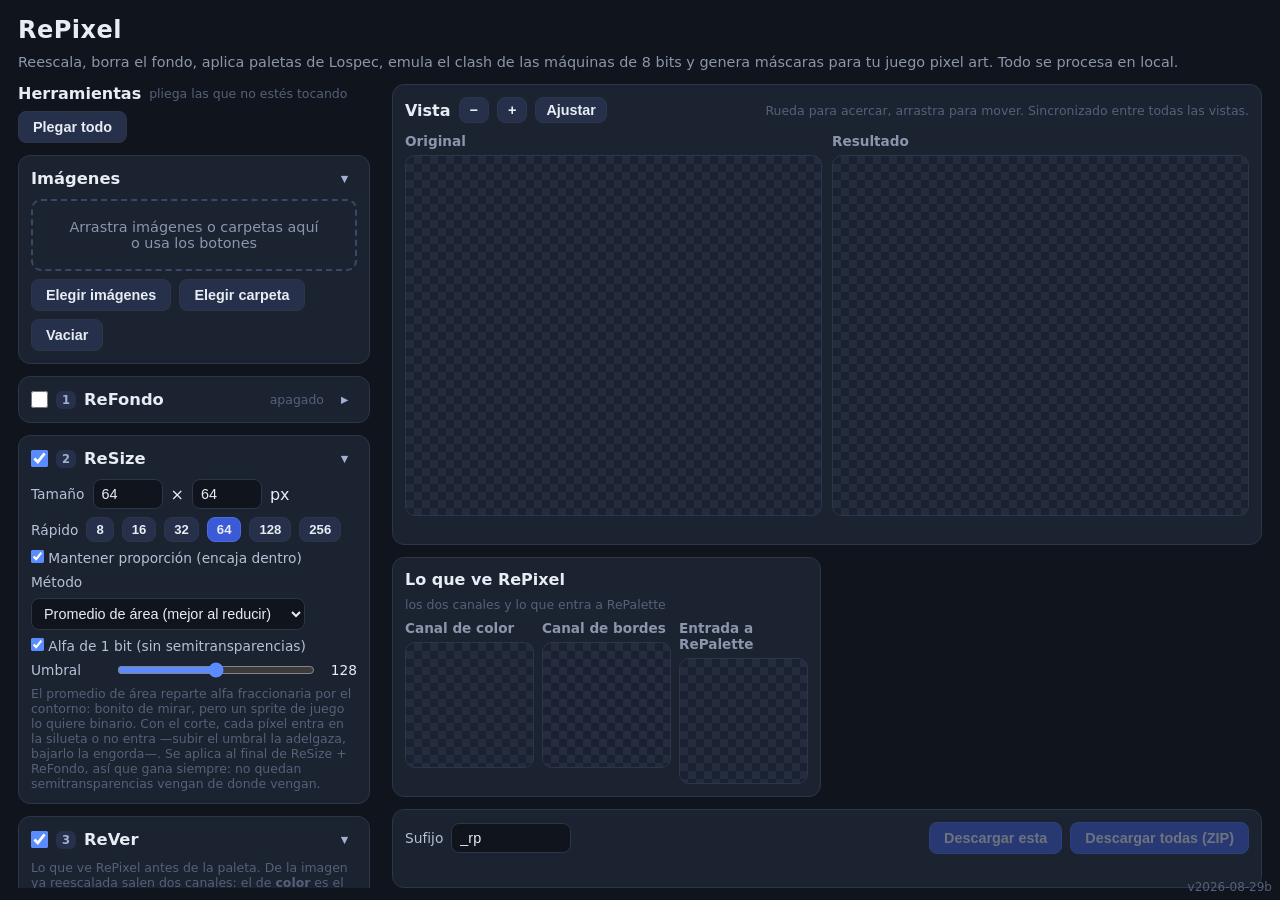
==== commit d8680648: "Los controles, en una sola lista: leerOpciones y restaurar la recorren Los 58 controles estaban escr" ====
--- a/index.html
+++ b/index.html
@@ -691,7 +691,7 @@
    ⚠️ Subir VERSION en cada despliegue: se muestra en la esquina
    de estado para verificar qué versión corre el dispositivo.
    ============================================================ */
-const VERSION = "v2026-08-29";
+const VERSION = "v2026-08-29b";
 const MANTENER_PANTALLA = false;
 const PANTALLA_COMPLETA = false;
 
@@ -703,6 +703,36 @@
    ============================================================ */
 
 function limitar(v, min, max) { return v < min ? min : v > max ? max : v; }
+
+/* El número que hay escrito en un campo: si no hay ninguno (vacío, letras), el
+   que se pase por defecto, y siempre dentro de los topes. */
+function numeroDeCampo(texto, defecto, min, max) {
+  const n = parseInt(texto, 10);
+  return limitar(Number.isNaN(n) ? defecto : n, min, max);
+}
+
+/* Leer y escribir por ruta ("fondo.tolerancia"), creando de paso los objetos
+   que falten al escribir. Es lo que permite que la lista de controles sea
+   plana aunque las opciones estén anidadas. */
+function leerRuta(obj, ruta) {
+  let nodo = obj;
+  for (const paso of ruta.split(".")) {
+    if (nodo === undefined || nodo === null) return undefined;
+    nodo = nodo[paso];
+  }
+  return nodo;
+}
+
+function escribirRuta(obj, ruta, valor) {
+  const pasos = ruta.split(".");
+  let nodo = obj;
+  for (const paso of pasos.slice(0, -1)) {
+    if (typeof nodo[paso] !== "object" || nodo[paso] === null) nodo[paso] = {};
+    nodo = nodo[paso];
+  }
+  nodo[pasos[pasos.length - 1]] = valor;
+  return obj;
+}
 
 function hexARgb(hex) {
   const h = String(hex).trim().replace(/^#/, "");
@@ -1801,68 +1831,129 @@
   }
 })();
 
+/* ============================================================
+   Los controles, en una sola lista
+   Cada control aparece aquí una vez, con la ruta que ocupa dentro de las
+   opciones. El tipo, el valor por defecto y los topes salen del propio HTML
+   (`type`, `defaultValue`/`defaultChecked`, `min`/`max`), así que el atributo
+   de la etiqueta es la única fuente de la verdad: leerOpciones recorre esta
+   lista en un sentido, restaurar en el otro y los botones de restablecer se
+   apoyan en ella. Un ajuste nuevo es un control en el HTML y una fila aquí.
+   ============================================================ */
+const CONTROLES = [
+  ["chk-resize",           "resize"],
+  ["in-ancho",             "ancho"],
+  ["in-alto",              "alto"],
+  ["chk-proporcion",       "proporcion"],
+  ["sel-metodo-resize",    "metodoResize"],
+  ["chk-alfa-dura",        "alfaDura"],
+  ["sl-alfa-umbral",       "alfaUmbral"],
+
+  ["chk-fondo",            "fondo.activo"],
+  ["sel-fondo-orden",      "fondo.orden"],
+  // El desplegable dice "auto"/"manual" y las opciones guardan un booleano.
+  ["sel-fondo-color",      "fondo.auto", { aDato: (v) => v === "auto",
+                                           aControl: (d) => (d ? "auto" : "manual") }],
+  ["in-fondo-color",       "fondo.hex"],
+  ["sel-fondo-alcance",    "fondo.alcance"],
+  ["sl-fondo-tolerancia",  "fondo.tolerancia"],
+  ["sl-fondo-desvanecer",  "fondo.desvanecer"],
+
+  ["chk-ver",              "ver"],
+  ["sl-ver-brillo",        "ajustes.brillo"],
+  ["sl-ver-contraste",     "ajustes.contraste"],
+  ["sl-ver-saturacion",    "ajustes.saturacion"],
+  ["sl-ver-tono",          "ajustes.tono"],
+
+  ["chk-bordes",           "bordes.activos"],
+  ["sel-bordes-metodo",    "bordes.metodo"],
+  ["sl-bordes-umbral",     "bordes.umbral"],
+  ["chk-bordes-silueta",   "bordes.silueta"],
+  ["sel-bordes-modo",      "bordes.modo"],
+  ["sl-bordes-influencia", "bordes.influencia"],
+
+  ["chk-paleta",           "repalette"],
+  ["sel-metrica",          "metrica"],
+  ["sel-dither",           "dithering"],
+  ["sl-intensidad",        "intensidad"],
+
+  ["chk-bloques",          "bloques.activo"],
+  ["in-bloques-ancho",     "bloques.ancho"],
+  ["in-bloques-alto",      "bloques.alto"],
+  ["in-bloques-colores",   "bloques.colores"],
+  ["sel-bloques-criterio", "bloques.criterio"],
+
+  ["chk-mascaras",         "mascaras"],
+  ["in-sufijo",            "sufijo"],
+  ["in-sufijo-mascara",    "sufijoMascara"],
+];
+
+// Los tres canales de máscara tienen los mismos seis controles: se generan
+// igual que su HTML, desde CANALES.
+for (const c of CANALES) {
+  CONTROLES.push(
+    ["chk-" + c.clave,               `canales.${c.clave}.activa`],
+    ["sel-" + c.clave + "-fuente",   `canales.${c.clave}.fuente`],
+    ["sl-" + c.clave + "-brillo",    `canales.${c.clave}.brillo`],
+    ["sl-" + c.clave + "-contraste", `canales.${c.clave}.contraste`],
+    ["chk-" + c.clave + "-invertir", `canales.${c.clave}.invertir`],
+    ["sl-" + c.clave + "-umbral",    `canales.${c.clave}.umbral`],
+    // Dos controles para un solo dato: la casilla dice si hay umbral y el
+    // deslizador cuál. La casilla no guarda nada suyo —si hay número guardado
+    // va marcada, y si no lo hay (null) la salta el bucle de restaurar—, así
+    // que lo que queda en localStorage es lo mismo de siempre.
+    ["chk-" + c.clave + "-umbral",   `canales.${c.clave}.umbral`,
+                                     { soloRestaurar: true, aControl: () => true }],
+  );
+}
+
+/* Lo que vale un control ahora mismo, con el tipo, los topes y el valor por
+   defecto que declara su propia etiqueta. */
+function valorDeControl(el) {
+  if (el.type === "checkbox") return el.checked;
+  if (el.type === "number" || el.type === "range") {
+    return numeroDeCampo(el.value, parseInt(el.defaultValue, 10) || 0,
+                         el.min === "" ? -Infinity : +el.min,
+                         el.max === "" ? Infinity : +el.max);
+  }
+  return el.value;
+}
+
+function ponerControl(el, valor) {
+  if (el.type === "checkbox") el.checked = !!valor;
+  else el.value = valor;
+}
+
+/* Devolver un control a lo que dice el HTML. Los <select> no llevan atributo
+   `selected`, así que su valor por defecto es el de la primera opción. */
+function restablecerControl(el) {
+  if (el.type === "checkbox") el.checked = el.defaultChecked;
+  else if (el.tagName === "SELECT") el.value = ([...el.options].find((o) => o.defaultSelected) || el.options[0]).value;
+  else el.value = el.defaultValue;
+}
+
+/* Restablece de golpe una rama entera de las opciones ("ajustes", "canales"). */
+function restablecerRama(prefijo) {
+  for (const [id, ruta] of CONTROLES) {
+    if (ruta === prefijo || ruta.startsWith(prefijo + ".")) restablecerControl($(id));
+  }
+}
+
 function leerOpciones() {
-  const canales = {};
+  const op = {};
+  for (const [id, ruta, mapa] of CONTROLES) {
+    if (mapa && mapa.soloRestaurar) continue;
+    const v = valorDeControl($(id));
+    escribirRuta(op, ruta, mapa && mapa.aDato ? mapa.aDato(v) : v);
+  }
+  // Lo que no sale de un control suelto: el color de fondo a mano (null = que
+  // lo vote quitarFondo mirando el marco) y el umbral de cada máscara, que es
+  // null si su casilla no está marcada (así lo lee calcularMascara).
+  op.fondo.color = op.fondo.auto ? null : hexARgb(op.fondo.hex);
   for (const c of CANALES) {
-    canales[c.clave] = {
-      activa: $("chk-" + c.clave).checked,
-      fuente: $("sel-" + c.clave + "-fuente").value,
-      brillo: parseInt($("sl-" + c.clave + "-brillo").value, 10),
-      contraste: parseInt($("sl-" + c.clave + "-contraste").value, 10),
-      invertir: $("chk-" + c.clave + "-invertir").checked,
-      umbral: $("chk-" + c.clave + "-umbral").checked ? parseInt($("sl-" + c.clave + "-umbral").value, 10) : null,
-    };
-  }
-  return {
-    resize: $("chk-resize").checked,
-    ancho: limitar(parseInt($("in-ancho").value, 10) || 64, 1, 4096),
-    alto: limitar(parseInt($("in-alto").value, 10) || 64, 1, 4096),
-    proporcion: $("chk-proporcion").checked,
-    metodoResize: $("sel-metodo-resize").value,
-    alfaDura: $("chk-alfa-dura").checked,
-    alfaUmbral: limitar(parseInt($("sl-alfa-umbral").value, 10) || OPACO_MINIMO, 1, 255),
-    fondo: {
-      activo: $("chk-fondo").checked,
-      orden: $("sel-fondo-orden").value,
-      auto: $("sel-fondo-color").value === "auto",
-      hex: $("in-fondo-color").value,
-      // null = que lo averigüe quitarFondo votando el marco
-      color: $("sel-fondo-color").value === "auto" ? null : hexARgb($("in-fondo-color").value),
-      alcance: $("sel-fondo-alcance").value,
-      tolerancia: limitar(parseInt($("sl-fondo-tolerancia").value, 10) || 0, 0, 100),
-      desvanecer: limitar(parseInt($("sl-fondo-desvanecer").value, 10) || 0, 0, 100),
-    },
-    ver: $("chk-ver").checked,
-    ajustes: {
-      brillo: parseInt($("sl-ver-brillo").value, 10) || 0,
-      contraste: parseInt($("sl-ver-contraste").value, 10) || 0,
-      saturacion: parseInt($("sl-ver-saturacion").value, 10) || 0,
-      tono: parseInt($("sl-ver-tono").value, 10) || 0,
-    },
-    bordes: {
-      activos: $("chk-bordes").checked,
-      metodo: $("sel-bordes-metodo").value,
-      umbral: limitar(parseInt($("sl-bordes-umbral").value, 10) || 0, 0, 255),
-      silueta: $("chk-bordes-silueta").checked,
-      modo: $("sel-bordes-modo").value,
-      influencia: limitar(parseInt($("sl-bordes-influencia").value, 10) || 0, 0, 100),
-    },
-    repalette: $("chk-paleta").checked,
-    metrica: $("sel-metrica").value,
-    dithering: $("sel-dither").value,
-    intensidad: parseInt($("sl-intensidad").value, 10),
-    bloques: {
-      activo: $("chk-bloques").checked,
-      ancho: limitar(parseInt($("in-bloques-ancho").value, 10) || 8, 1, 256),
-      alto: limitar(parseInt($("in-bloques-alto").value, 10) || 8, 1, 256),
-      colores: limitar(parseInt($("in-bloques-colores").value, 10) || 2, 1, 64),
-      criterio: $("sel-bloques-criterio").value,
-    },
-    mascaras: $("chk-mascaras").checked,
-    canales,
-    sufijo: $("in-sufijo").value,
-    sufijoMascara: $("in-sufijo-mascara").value,
-  };
+    if (!$("chk-" + c.clave + "-umbral").checked) op.canales[c.clave].umbral = null;
+  }
+  return op;
 }
 
 function procesar(original, op) {
@@ -2354,7 +2445,7 @@
 });
 
 $("btn-reset-ajustes").addEventListener("click", () => {
-  for (const [campo] of AJUSTES) $("sl-ver-" + campo).value = 0;
+  restablecerRama("ajustes");
   refrescar();
 });
 
@@ -2368,15 +2459,7 @@
 });
 
 $("btn-reset-mascaras").addEventListener("click", () => {
-  for (const c of CANALES) {
-    $("chk-" + c.clave).checked = true;
-    $("sel-" + c.clave + "-fuente").value = "luminancia";
-    $("sl-" + c.clave + "-brillo").value = 0;
-    $("sl-" + c.clave + "-contraste").value = 0;
-    $("chk-" + c.clave + "-invertir").checked = false;
-    $("chk-" + c.clave + "-umbral").checked = false;
-    $("sl-" + c.clave + "-umbral").value = 128;
-  }
+  restablecerRama("canales");
   refrescar();
 });
 
@@ -2461,65 +2544,12 @@
 (function restaurar() {
   const op = config.opciones;
   if (op) {
-    $("chk-resize").checked = op.resize !== false;
-    $("in-ancho").value = op.ancho || 64;
-    $("in-alto").value = op.alto || 64;
-    $("chk-proporcion").checked = op.proporcion !== false;
-    $("sel-metodo-resize").value = op.metodoResize || "area";
-    $("chk-alfa-dura").checked = op.alfaDura !== false;
-    $("sl-alfa-umbral").value = op.alfaUmbral === undefined ? 128 : op.alfaUmbral;
-    const fo = op.fondo;
-    if (fo) {
-      $("chk-fondo").checked = !!fo.activo;
-      $("sel-fondo-orden").value = fo.orden === "despues" ? "despues" : "antes";
-      $("sel-fondo-color").value = fo.auto === false ? "manual" : "auto";
-      if (fo.hex) $("in-fondo-color").value = fo.hex;
-      $("sel-fondo-alcance").value = fo.alcance || "fuera";
-      $("sl-fondo-tolerancia").value = fo.tolerancia === undefined ? 8 : fo.tolerancia;
-      $("sl-fondo-desvanecer").value = fo.desvanecer === undefined ? 0 : fo.desvanecer;
-    }
-    $("chk-ver").checked = op.ver !== false;
-    const aj = op.ajustes;
-    if (aj) {
-      $("sl-ver-brillo").value = aj.brillo || 0;
-      $("sl-ver-contraste").value = aj.contraste || 0;
-      $("sl-ver-saturacion").value = aj.saturacion || 0;
-      $("sl-ver-tono").value = aj.tono || 0;
-    }
-    const bo = op.bordes;
-    if (bo) {
-      $("chk-bordes").checked = bo.activos !== false;
-      $("sel-bordes-metodo").value = bo.metodo || "sobel";
-      $("sl-bordes-umbral").value = bo.umbral === undefined ? 24 : bo.umbral;
-      $("chk-bordes-silueta").checked = bo.silueta !== false;
-      $("sel-bordes-modo").value = bo.modo || "oscurecer";
-      $("sl-bordes-influencia").value = bo.influencia === undefined ? 35 : bo.influencia;
-    }
-    $("chk-paleta").checked = op.repalette !== false;
-    $("sel-metrica").value = op.metrica || "oklab";
-    $("sel-dither").value = op.dithering || "ninguno";
-    $("sl-intensidad").value = op.intensidad === undefined ? 100 : op.intensidad;
-    $("in-sufijo").value = op.sufijo === undefined ? "_rp" : op.sufijo;
-    const bl = op.bloques;
-    if (bl) {
-      $("chk-bloques").checked = !!bl.activo;
-      $("in-bloques-ancho").value = bl.ancho || 8;
-      $("in-bloques-alto").value = bl.alto || 8;
-      $("in-bloques-colores").value = bl.colores || 2;
-      $("sel-bloques-criterio").value = bl.criterio || "error";
-    }
-    $("chk-mascaras").checked = !!op.mascaras;
-    $("in-sufijo-mascara").value = op.sufijoMascara === undefined ? "_mask" : op.sufijoMascara;
-    for (const c of CANALES) {
-      const m = op.canales && op.canales[c.clave];
-      if (!m) continue;
-      $("chk-" + c.clave).checked = m.activa !== false;
-      $("sel-" + c.clave + "-fuente").value = m.fuente || "luminancia";
-      $("sl-" + c.clave + "-brillo").value = m.brillo || 0;
-      $("sl-" + c.clave + "-contraste").value = m.contraste || 0;
-      $("chk-" + c.clave + "-invertir").checked = !!m.invertir;
-      $("chk-" + c.clave + "-umbral").checked = m.umbral !== null && m.umbral !== undefined;
-      if (m.umbral !== null && m.umbral !== undefined) $("sl-" + c.clave + "-umbral").value = m.umbral;
+    for (const [id, ruta, mapa] of CONTROLES) {
+      const v = leerRuta(op, ruta);
+      // Lo que no se guardó —o se guardó a null, como el umbral de una máscara
+      // sin marcar— lo dice el HTML: no se toca el control y manda su atributo.
+      if (v === undefined || v === null) continue;
+      ponerControl($(id), mapa ? mapa.aControl(v) : v);
     }
   }
   if (config.paletaEntrada) $("in-paleta").value = config.paletaEntrada;
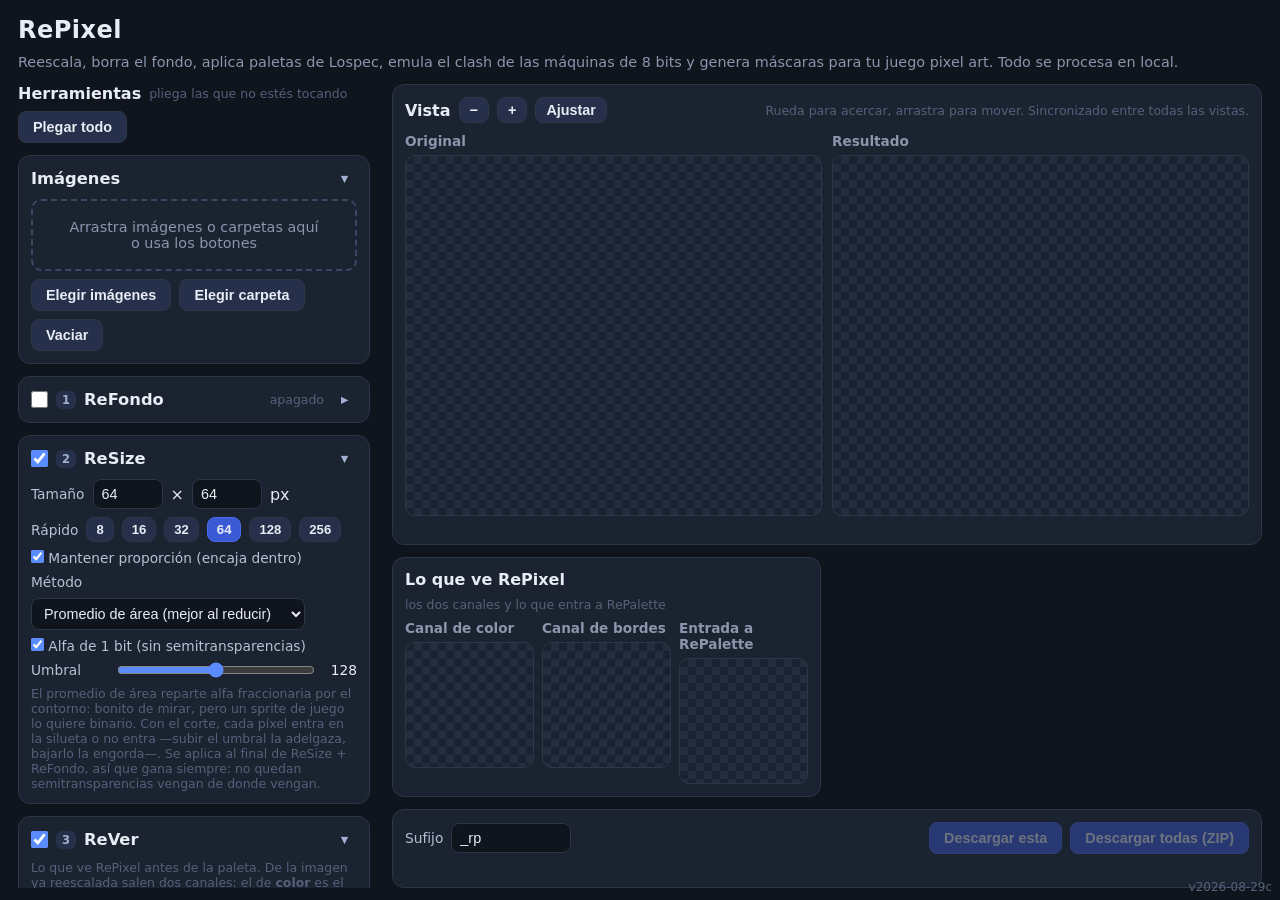
==== commit 84506ffe: "Partido en cuatro: index.html, estilos.css, logica.js y app.js 2607 líneas en un fichero eran demasi" ====
--- a/index.html
+++ b/index.html
@@ -8,312 +8,7 @@
 <link rel="icon" href="icon-192.png">
 <link rel="apple-touch-icon" href="icon-192.png">
 <title>RePixel</title>
-<style>
-  * { margin: 0; padding: 0; box-sizing: border-box; }
-
-  html, body {
-    height: 100%;
-    background: #10141c;
-    color: #e8ecf4;
-    font-family: system-ui, -apple-system, "Segoe UI", Roboto, sans-serif;
-  }
-
-  /* La página en sí no scrollea: quien scrollea es la columna de herramientas. */
-  body { overflow: hidden; }
-
-  /* Sin ancho máximo: la app ocupa la ventana entera. En una pantalla ancha lo
-     que sobraba a los lados no era aire de diseño, era scroll de más. */
-  #app {
-    height: 100vh;
-    height: 100dvh;
-    padding: 16px 18px 12px;
-    display: flex;
-    flex-direction: column;
-    gap: 14px;
-  }
-
-  /* Título y descripción en la misma línea mientras quepan: ancho hay, lo que
-     escasea es alto. */
-  header { display: flex; align-items: baseline; gap: 10px; flex-wrap: wrap; }
-  header h1 { font-size: 1.5rem; letter-spacing: 0.5px; }
-  header p  { color: #8b96ad; font-size: 0.9rem; }
-
-  .columnas {
-    flex: 1;
-    min-height: 0;   /* imprescindible: sin esto la rejilla crece y no hay scroll interno */
-    display: grid;
-    grid-template-columns: 360px 1fr;
-    gap: 14px;
-    align-items: stretch;
-  }
-
-  /* Pantalla ancha: la columna de herramientas se ensancha por tramos y sus
-     tarjetas se reparten solas en las sub-columnas que quepan. El resto del
-     ancho se lo queda la vista previa, que es a lo que se mira. */
-  @media (min-width: 1700px) { .columnas { grid-template-columns: 732px 1fr; } }
-  @media (min-width: 2400px) { .columnas { grid-template-columns: 1104px 1fr; } }
-
-  /* Cada columna scrollea por su cuenta: mover las herramientas no mueve la vista previa. */
-  .columna-herramientas, .columna-vista { min-height: 0; overflow-y: auto; }
-  .columna-herramientas {
-    padding-right: 8px;              /* aire para la barra de scroll */
-    overscroll-behavior: contain;    /* al llegar al final no arrastra la página */
-    scrollbar-width: thin;
-    scrollbar-color: #2c3648 transparent;
-  }
-  .columna-herramientas::-webkit-scrollbar { width: 10px; }
-  .columna-herramientas::-webkit-scrollbar-track { background: transparent; }
-  .columna-herramientas::-webkit-scrollbar-thumb {
-    background: #2c3648;
-    border-radius: 6px;
-    border: 2px solid #10141c;
-  }
-  .columna-herramientas::-webkit-scrollbar-thumb:hover { background: #3a4866; }
-
-  /* La columna de vista: la principal arriba, los visores de cada paso debajo y
-     la descarga al final. */
-  .columna-vista { display: flex; flex-direction: column; gap: 12px; }
-
-  /* La vista principal se queda todo el alto que sobre (sin bajar de su mínimo):
-     si en la pantalla cabe más, el sprite se ve más grande en vez de dejar hueco. */
-  .vista-principal { flex: 1 1 auto; display: flex; flex-direction: column; }
-  .vista-principal .visores { flex: 1 1 auto; }
-  .vista-principal .visor { display: flex; flex-direction: column; }
-  .vista-principal .visor .marco {
-    flex: 1 1 auto;
-    height: auto;
-    min-height: clamp(220px, 30vh, 460px);
-  }
-
-  /* Los visores de cada paso, en cuantas columnas quepan: en pantalla ancha se
-     ven a la vez en vez de uno debajo de otro. Columnas y no rejilla porque las
-     tarjetas no miden lo mismo y una rejilla alinea cada fila con la más alta. */
-  .vistas-extra { columns: 380px; column-gap: 12px; }
-  .vistas-extra > .tarjeta { margin-bottom: 12px; }
-
-  /* En pantalla estrecha las columnas se apilan y vuelve el scroll normal de página. */
-  @media (max-width: 860px) {
-    body { overflow: auto; }
-    #app { height: auto; padding-bottom: 40px; }
-    .columnas { grid-template-columns: 1fr; }
-    .columna-herramientas, .columna-vista { overflow: visible; padding-right: 0; }
-  }
-
-  .tarjeta {
-    background: #1b2230;
-    border: 1px solid #2c3648;
-    border-radius: 12px;
-    padding: 12px;
-    break-inside: avoid;   /* una tarjeta no se parte entre dos sub-columnas */
-  }
-
-  .tarjeta > .cabecera {
-    display: flex;
-    align-items: center;
-    gap: 8px;
-    cursor: pointer;
-    user-select: none;
-  }
-  .cabecera strong { font-size: 1.02rem; }
-  .cabecera .paso {
-    background: #26304a;
-    color: #9fb0d0;
-    border-radius: 6px;
-    font-size: 0.72rem;
-    padding: 2px 6px;
-    font-weight: 700;
-  }
-  .cabecera input[type="checkbox"] { width: 17px; height: 17px; accent-color: #5b8cff; }
-
-  .tarjeta .cuerpo { margin-top: 10px; display: flex; flex-direction: column; gap: 8px; }
-  .tarjeta.inactiva .cuerpo { opacity: 0.4; pointer-events: none; }
-
-  /* Plegar herramientas: con seis tarjetas la columna ya no cabe de una vez.
-     Plegada, cada una resume su ajuste en la propia cabecera, así que se puede
-     trabajar con todas cerradas sin perder de vista cómo están. */
-  .tarjeta.plegada > .cuerpo { display: none; }
-  .cabecera .resumen {
-    margin-left: auto;                 /* empuja resumen y chevrón a la derecha */
-    color: #55617a;
-    font-size: 0.78rem;
-    white-space: nowrap;
-    overflow: hidden;
-    text-overflow: ellipsis;
-  }
-  .boton.plegar {
-    flex: 0 0 auto;
-    padding: 2px 8px;
-    font-size: 0.8rem;
-    color: #9fb0d0;
-    background: transparent;
-    border-color: transparent;
-  }
-  .boton.plegar:hover { background: #26304a; border-color: #2c3648; }
-  #barra-herramientas { margin-bottom: 12px; }
-
-  /* Las tarjetas se reparten en tantas sub-columnas como quepan (el navegador
-     decide la cuenta a partir del ancho), y el contenedor va con altura
-     automática: si tuviera altura fija, lo que no cabe no scrollearía hacia
-     abajo, se iría en columnas hacia el lado. */
-  .tarjetas { columns: 330px; column-gap: 12px; }
-  .tarjetas > .tarjeta { margin-bottom: 12px; }
-
-  .fila { display: flex; align-items: center; gap: 8px; flex-wrap: wrap; }
-  .fila label { color: #b7c1d6; font-size: 0.86rem; }
-  .fila output { color: #e8ecf4; font-size: 0.86rem; min-width: 34px; text-align: right; }
-  .nota { font-size: 0.78rem; color: #55617a; }
-
-  input[type="text"], input[type="number"], select {
-    background: #10141c;
-    border: 1px solid #2c3648;
-    border-radius: 8px;
-    color: #e8ecf4;
-    padding: 6px 8px;
-    font-size: 0.9rem;
-  }
-  input[type="number"] { width: 70px; }
-  input[type="text"] { flex: 1; min-width: 120px; }
-  input[type="range"] { flex: 1; accent-color: #5b8cff; min-width: 90px; }
-  input[type="checkbox"] { accent-color: #5b8cff; }
-
-  .boton {
-    border: 1px solid #2c3648;
-    border-radius: 8px;
-    background: #26304a;
-    color: #e8ecf4;
-    font-weight: 600;
-    font-size: 0.9rem;
-    padding: 7px 14px;
-    cursor: pointer;
-    transition: transform 0.07s ease-out;
-  }
-  .boton:active { transform: scale(0.96); }
-  .boton:disabled { opacity: 0.4; cursor: default; }
-  .boton.primario { background: #3b5bd6; border-color: #4a6ae8; }
-  .boton.activo { background: #3b5bd6; border-color: #4a6ae8; }   /* el preset que está puesto */
-  #tamanos-rapidos .boton { padding: 4px 9px; font-size: 0.82rem; font-variant-numeric: tabular-nums; }
-
-  /* Zona de carga */
-  #zona-soltar {
-    border: 2px dashed #3a4866;
-    border-radius: 10px;
-    padding: 18px 12px;
-    text-align: center;
-    color: #8b96ad;
-    font-size: 0.9rem;
-    cursor: pointer;
-  }
-  #zona-soltar.encima { border-color: #5b8cff; color: #cfe0ff; background: #1e2a44; }
-
-  #lista-miniaturas { display: flex; flex-wrap: wrap; gap: 6px; }
-  #lista-miniaturas:empty { display: none; }
-  .miniatura {
-    width: 52px; height: 52px;
-    border: 2px solid #2c3648;
-    border-radius: 8px;
-    overflow: hidden;
-    cursor: pointer;
-    background: repeating-conic-gradient(#242c3d 0% 25%, #1a2130 0% 50%) 0 0 / 12px 12px;
-    display: grid; place-items: center;
-  }
-  .miniatura.activa { border-color: #5b8cff; }
-  .miniatura img { max-width: 100%; max-height: 100%; image-rendering: pixelated; display: block; }
-
-  /* Paleta */
-  #muestras-paleta { display: flex; flex-wrap: wrap; gap: 3px; }
-  #muestras-paleta span {
-    width: 20px; height: 20px;
-    border-radius: 4px;
-    border: 1px solid rgba(255,255,255,0.15);
-  }
-  #nombre-paleta { color: #9fb0d0; font-size: 0.84rem; }
-  #nombre-paleta:empty, #muestras-paleta:empty, #paletas-recientes:empty { display: none; }
-  #paletas-recientes { display: flex; flex-wrap: wrap; gap: 5px; }
-  #paletas-recientes button {
-    background: #10141c; border: 1px solid #2c3648; color: #9fb0d0;
-    border-radius: 6px; padding: 3px 8px; font-size: 0.78rem; cursor: pointer;
-  }
-
-  /* Máscaras */
-  .canal {
-    display: inline-grid; place-items: center;
-    width: 17px; height: 17px;
-    border-radius: 5px;
-    font-size: 0.68rem; font-weight: 700;
-    color: #0b0e14;
-  }
-  .canal.r { background: #ff7a7a; }
-  .canal.g { background: #6fe39a; }
-  .canal.b { background: #7aa6ff; }
-
-  /* Bloque de ajustes dentro de una tarjeta: los dos canales de ReVer y las
-     tres máscaras se dibujan igual. */
-  #bloques-mascaras { display: flex; flex-direction: column; gap: 8px; }
-  .bloque {
-    background: #161c28;
-    border: 1px solid #2c3648;
-    border-radius: 10px;
-    padding: 8px 9px;
-  }
-  .bloque .cabecera-bloque {
-    display: flex; align-items: center; gap: 7px;
-    user-select: none;
-    font-size: 0.92rem;
-  }
-  label.cabecera-bloque { cursor: pointer; }   /* solo la cabecera con casilla */
-  .bloque .cabecera-bloque input[type="checkbox"] { width: 15px; height: 15px; accent-color: #5b8cff; }
-  .bloque .cuerpo-bloque { margin-top: 8px; display: flex; flex-direction: column; gap: 6px; }
-  .bloque.inactiva .cuerpo-bloque { opacity: 0.4; pointer-events: none; }
-
-  /* Filas de visores pequeños bajo la vista principal: los que quepan por fila,
-     que la tarjeta puede estar sola a lo ancho o compartiendo fila con otras. */
-  .visores-mini {
-    display: grid;
-    gap: 8px;
-    margin-top: 8px;
-    grid-template-columns: repeat(auto-fit, minmax(min(96px, 100%), 1fr));
-  }
-  @media (max-width: 640px) {
-    .visores-mini { grid-template-columns: repeat(auto-fit, minmax(min(140px, 100%), 1fr)); }
-  }
-  .visores-mini h3 { display: flex; align-items: center; gap: 5px; }
-  /* Hace falta la clase de más: con `.visores-mini .marco` a secas empataba con
-     `.visor .marco` y ganaba la altura del visor grande. */
-  .visores-mini .visor .marco { height: clamp(110px, 14vh, 190px); }
-
-  /* Visores */
-  .visores { display: grid; grid-template-columns: 1fr 1fr; gap: 10px; }
-  @media (max-width: 560px) { .visores { grid-template-columns: 1fr; } }
-  .visor h3 { font-size: 0.85rem; color: #8b96ad; font-weight: 600; margin-bottom: 6px; }
-  /* El marco recorta y el lienzo se coloca a mano dentro: el zoom y el paneo los
-     lleva el estado de vista compartido, no el scroll del navegador. La altura
-     la pone cada sitio: elástica en la vista principal, fija en los pequeños. */
-  .visor .marco {
-    border: 1px solid #2c3648;
-    border-radius: 10px;
-    position: relative;
-    overflow: hidden;
-    background: repeating-conic-gradient(#242c3d 0% 25%, #1a2130 0% 50%) 0 0 / 16px 16px;
-    touch-action: none;   /* arrastrar dentro del marco panea, no scrollea */
-    cursor: grab;
-  }
-  .visor .marco.agarrando { cursor: grabbing; }
-  .visor canvas { image-rendering: pixelated; display: block; position: absolute; }
-
-  #nivel-zoom { color: #9fb0d0; font-variant-numeric: tabular-nums; min-width: 76px; }
-  #controles-zoom .boton { padding: 4px 10px; }
-  .visor .info { color: #55617a; font-size: 0.78rem; margin-top: 4px; min-height: 1em; }
-
-  #aviso { color: #ffb86b; font-size: 0.85rem; min-height: 1.1em; margin-top: 6px; }
-
-  #estado {
-    position: fixed;
-    right: 8px;
-    bottom: 6px;
-    font-size: 0.75rem;
-    color: #55617a;
-  }
-</style>
+<link rel="stylesheet" href="estilos.css">
 </head>
 <body>
 
@@ -683,1924 +378,7 @@
 
 <div id="estado"></div>
 
-<script>
-"use strict";
-
-/* ============================================================
-   Configuración
-   ⚠️ Subir VERSION en cada despliegue: se muestra en la esquina
-   de estado para verificar qué versión corre el dispositivo.
-   ============================================================ */
-const VERSION = "v2026-08-29b";
-const MANTENER_PANTALLA = false;
-const PANTALLA_COMPLETA = false;
-
-/* ============================================================
-   LÓGICA PURA — INICIO
-   Sin DOM: todo lo de esta sección es testeable en Node con
-   pruebas.mjs (que extrae este bloque por los marcadores).
-   Una "imagen" aquí es { ancho, alto, datos: Uint8ClampedArray } (RGBA).
-   ============================================================ */
-
-function limitar(v, min, max) { return v < min ? min : v > max ? max : v; }
-
-/* El número que hay escrito en un campo: si no hay ninguno (vacío, letras), el
-   que se pase por defecto, y siempre dentro de los topes. */
-function numeroDeCampo(texto, defecto, min, max) {
-  const n = parseInt(texto, 10);
-  return limitar(Number.isNaN(n) ? defecto : n, min, max);
-}
-
-/* Leer y escribir por ruta ("fondo.tolerancia"), creando de paso los objetos
-   que falten al escribir. Es lo que permite que la lista de controles sea
-   plana aunque las opciones estén anidadas. */
-function leerRuta(obj, ruta) {
-  let nodo = obj;
-  for (const paso of ruta.split(".")) {
-    if (nodo === undefined || nodo === null) return undefined;
-    nodo = nodo[paso];
-  }
-  return nodo;
-}
-
-function escribirRuta(obj, ruta, valor) {
-  const pasos = ruta.split(".");
-  let nodo = obj;
-  for (const paso of pasos.slice(0, -1)) {
-    if (typeof nodo[paso] !== "object" || nodo[paso] === null) nodo[paso] = {};
-    nodo = nodo[paso];
-  }
-  nodo[pasos[pasos.length - 1]] = valor;
-  return obj;
-}
-
-function hexARgb(hex) {
-  const h = String(hex).trim().replace(/^#/, "");
-  if (/^[0-9a-f]{3}$/i.test(h)) {
-    return [parseInt(h[0] + h[0], 16), parseInt(h[1] + h[1], 16), parseInt(h[2] + h[2], 16)];
-  }
-  if (/^[0-9a-f]{6}$/i.test(h)) {
-    return [parseInt(h.slice(0, 2), 16), parseInt(h.slice(2, 4), 16), parseInt(h.slice(4, 6), 16)];
-  }
-  return null;
-}
-
-function rgbAHex(rgb) {
-  return "#" + rgb.map((c) => c.toString(16).padStart(2, "0")).join("");
-}
-
-/* Acepta: URL de Lospec (https://lospec.com/palette-list/slug), un slug
-   suelto, o una lista de códigos hex separados por espacios/comas/saltos. */
-function parsearEntradaPaleta(texto) {
-  const t = String(texto || "").trim();
-  if (!t) return null;
-  const m = t.match(/lospec\.com\/palette-list\/([a-z0-9-]+)/i);
-  if (m) return { tipo: "slug", slug: m[1].toLowerCase() };
-  const trozos = t.split(/[\s,;]+/).filter(Boolean);
-  if (trozos.length && trozos.every((x) => hexARgb(x) !== null)) {
-    return { tipo: "hex", colores: trozos.map(hexARgb) };
-  }
-  if (/^[a-z0-9][a-z0-9-]*$/i.test(t)) return { tipo: "slug", slug: t.toLowerCase() };
-  return null;
-}
-
-/* --- Color: sRGB → OKLab (espacio perceptual moderno) --- */
-function srgbALineal(c) {
-  c /= 255;
-  return c <= 0.04045 ? c / 12.92 : Math.pow((c + 0.055) / 1.055, 2.4);
-}
-
-function srgbAOklab(r, g, b) {
-  const rl = srgbALineal(r), gl = srgbALineal(g), bl = srgbALineal(b);
-  const l = Math.cbrt(0.4122214708 * rl + 0.5363325363 * gl + 0.0514459929 * bl);
-  const m = Math.cbrt(0.2119034982 * rl + 0.6806995451 * gl + 0.1073969566 * bl);
-  const s = Math.cbrt(0.0883024619 * rl + 0.2817188376 * gl + 0.6299787005 * bl);
-  return [
-    0.2104542553 * l + 0.7936177850 * m - 0.0040720468 * s,
-    1.9779984951 * l - 2.4285922050 * m + 0.4505937099 * s,
-    0.0259040371 * l + 0.7827717662 * m - 0.8086757660 * s,
-  ];
-}
-
-function prepararPaleta(colores, metrica) {
-  return {
-    colores,
-    metrica,
-    labs: metrica === "oklab" ? colores.map((c) => srgbAOklab(c[0], c[1], c[2])) : null,
-  };
-}
-
-function colorMasCercano(r, g, b, prep) {
-  let mejor = 0, mejorD = Infinity;
-  if (prep.metrica === "oklab") {
-    const p = srgbAOklab(r, g, b);
-    for (let i = 0; i < prep.labs.length; i++) {
-      const q = prep.labs[i];
-      const dL = p[0] - q[0], dA = p[1] - q[1], dB = p[2] - q[2];
-      const d = dL * dL + dA * dA + dB * dB;
-      if (d < mejorD) { mejorD = d; mejor = i; }
-    }
-  } else {
-    // "redmean": aproximación ponderada de distancia perceptual en RGB
-    for (let i = 0; i < prep.colores.length; i++) {
-      const c = prep.colores[i];
-      const rm = (r + c[0]) / 2;
-      const dr = r - c[0], dg = g - c[1], db = b - c[2];
-      const d = (2 + rm / 256) * dr * dr + 4 * dg * dg + (2 + (255 - rm) / 256) * db * db;
-      if (d < mejorD) { mejorD = d; mejor = i; }
-    }
-  }
-  return mejor;
-}
-
-const BAYER8 = [
-  [ 0, 32,  8, 40,  2, 34, 10, 42],
-  [48, 16, 56, 24, 50, 18, 58, 26],
-  [12, 44,  4, 36, 14, 46,  6, 38],
-  [60, 28, 52, 20, 62, 30, 54, 22],
-  [ 3, 35, 11, 43,  1, 33,  9, 41],
-  [51, 19, 59, 27, 49, 17, 57, 25],
-  [15, 47,  7, 39, 13, 45,  5, 37],
-  [63, 31, 55, 23, 61, 29, 53, 21],
-];
-
-/* opciones: { metrica: "oklab"|"rgb", dithering: "ninguno"|"floyd"|"bayer", intensidad: 0..100 } */
-function aplicarPaleta(img, colores, opciones) {
-  const prep = prepararPaleta(colores, opciones.metrica);
-  const { ancho, alto } = img;
-  const salida = new Uint8ClampedArray(img.datos);
-  const fuerza = (opciones.intensidad === undefined ? 100 : opciones.intensidad) / 100;
-  const memo = new Map();
-  const cercano = (r, g, b) => {
-    const k = (r << 16) | (g << 8) | b;
-    let i = memo.get(k);
-    if (i === undefined) { i = colorMasCercano(r, g, b, prep); memo.set(k, i); }
-    return i;
-  };
-
-  if (opciones.dithering === "floyd") {
-    // Difusión de error sobre una copia en coma flotante
-    const flot = new Float32Array(ancho * alto * 3);
-    for (let i = 0, j = 0; i < salida.length; i += 4, j += 3) {
-      flot[j] = salida[i]; flot[j + 1] = salida[i + 1]; flot[j + 2] = salida[i + 2];
-    }
-    for (let y = 0; y < alto; y++) {
-      for (let x = 0; x < ancho; x++) {
-        const p = (y * ancho + x) * 4, q = (y * ancho + x) * 3;
-        if (salida[p + 3] === 0) continue; // transparente: ni cambia ni propaga error
-        const r = limitar(Math.round(flot[q]), 0, 255);
-        const g = limitar(Math.round(flot[q + 1]), 0, 255);
-        const b = limitar(Math.round(flot[q + 2]), 0, 255);
-        const c = prep.colores[cercano(r, g, b)];
-        salida[p] = c[0]; salida[p + 1] = c[1]; salida[p + 2] = c[2];
-        const er = (flot[q] - c[0]) * fuerza;
-        const eg = (flot[q + 1] - c[1]) * fuerza;
-        const eb = (flot[q + 2] - c[2]) * fuerza;
-        const reparte = (dx, dy, f) => {
-          const nx = x + dx, ny = y + dy;
-          if (nx < 0 || nx >= ancho || ny >= alto) return;
-          const n = (ny * ancho + nx) * 3;
-          flot[n] += er * f; flot[n + 1] += eg * f; flot[n + 2] += eb * f;
-        };
-        reparte(1, 0, 7 / 16); reparte(-1, 1, 3 / 16); reparte(0, 1, 5 / 16); reparte(1, 1, 1 / 16);
-      }
-    }
-  } else {
-    const conBayer = opciones.dithering === "bayer";
-    for (let y = 0; y < alto; y++) {
-      for (let x = 0; x < ancho; x++) {
-        const p = (y * ancho + x) * 4;
-        if (salida[p + 3] === 0) continue;
-        let r = salida[p], g = salida[p + 1], b = salida[p + 2];
-        if (conBayer) {
-          const d = (BAYER8[y % 8][x % 8] / 64 - 0.5) * 64 * fuerza;
-          r = limitar(Math.round(r + d), 0, 255);
-          g = limitar(Math.round(g + d), 0, 255);
-          b = limitar(Math.round(b + d), 0, 255);
-        }
-        const c = prep.colores[cercano(r, g, b)];
-        salida[p] = c[0]; salida[p + 1] = c[1]; salida[p + 2] = c[2];
-      }
-    }
-  }
-  return { ancho, alto, datos: salida };
-}
-
-/* --- ReBloques: el "clash de atributos" de las máquinas de 8 bits ---
-   El ZX Spectrum guarda un solo par de colores (INK y PAPER) por cada celda de
-   8×8; la NES, una paleta de 4 por bloque; el MSX en SCREEN 2, dos por cada
-   línea de 8×1. Da igual lo rica que sea la paleta global: dentro de la celda
-   no caben más, y de ahí salen esos bordes con manchas tan reconocibles.
-   Emularlo es partir la imagen en bloques y, en los que se pasan de cupo,
-   quedarse con N colores y remapear el resto a su vecino más cercano.
-   Dos cosas a propósito:
-   · los colores elegidos salen SIEMPRE de los que ya hay en el bloque, así que
-     viniendo de RePalette la salida sigue estando en la paleta por construcción
-     (aquí no se inventa ningún color, igual que en ReVer);
-   · los píxeles transparentes ni gastan cupo ni se tocan: el límite es para el
-     dibujo, no para el fondo que ReFondo ya se ha llevado. */
-
-function distanciaLab2(a, b) {
-  const dL = a[0] - b[0], dA = a[1] - b[1], dB = a[2] - b[2];
-  return dL * dL + dA * dA + dB * dB;
-}
-
-/* Qué colores se queda un bloque que no cabe. censo: Map de color → nº de
-   píxeles; lab: la conversión a OKLab, memorizada por quien llama.
-   · "frecuencia": los más repetidos, que es lo que hace un conversor ingenuo.
-   · "error": el más repetido y, en cada vuelta, el que más error ahorra. Cuesta
-     un poco más y conserva las formas: un bloque casi todo negro con un brillo
-     blanco se queda el blanco, en vez de gastar la segunda plaza en otro negro
-     que no se distingue del primero. */
-function elegirColoresBloque(censo, maximo, criterio, lab) {
-  const lista = [...censo.entries()].map(([clave, cuenta]) => ({ clave, cuenta }));
-  lista.sort((a, b) => b.cuenta - a.cuenta);
-  if (criterio === "frecuencia") return lista.slice(0, maximo).map((c) => c.clave);
-  const labs = lista.map((c) => lab(c.clave));
-  const elegidos = [0];                                   // el más repetido siempre entra
-  const cerca = labs.map((l) => distanciaLab2(l, labs[0])); // error² de cada color con lo ya elegido
-  while (elegidos.length < maximo) {
-    let mejor = -1, mejorAhorro = 0;
-    for (let i = 0; i < lista.length; i++) {
-      if (cerca[i] === 0) continue;   // ya elegido (o idéntico a uno que lo está)
-      let ahorro = 0;
-      for (let j = 0; j < lista.length; j++) {
-        const d = distanciaLab2(labs[j], labs[i]);
-        if (d < cerca[j]) ahorro += lista[j].cuenta * (cerca[j] - d);
-      }
-      if (ahorro > mejorAhorro) { mejorAhorro = ahorro; mejor = i; }
-    }
-    if (mejor < 0) break;   // nadie mejora nada: no gastar plazas de más
-    elegidos.push(mejor);
-    for (let j = 0; j < lista.length; j++) cerca[j] = Math.min(cerca[j], distanciaLab2(labs[j], labs[mejor]));
-  }
-  return elegidos.map((i) => lista[i].clave);
-}
-
-/* op: { ancho, alto, colores, criterio: "error"|"frecuencia" }
-   Devuelve { imagen, mapa, bloques, tocados, cambiados }; mapa es, por píxel,
-   cuánto ha cambiado su bloque (0-255), para poder ver dónde ha mordido. */
-function limitarAtributos(img, op) {
-  const { ancho, alto } = img;
-  const datos = new Uint8ClampedArray(img.datos);
-  const mapa = new Uint8ClampedArray(ancho * alto);
-  const bw = limitar(Math.round((op && op.ancho) || 8), 1, 256);
-  const bh = limitar(Math.round((op && op.alto) || 8), 1, 256);
-  const maximo = limitar(Math.round((op && op.colores) || 2), 1, 256);
-  const criterio = (op && op.criterio) || "error";
-  // OKLab memorizado entre bloques: la paleta se repite por toda la imagen.
-  const memo = new Map();
-  const lab = (clave) => {
-    let l = memo.get(clave);
-    if (!l) { l = srgbAOklab((clave >> 16) & 255, (clave >> 8) & 255, clave & 255); memo.set(clave, l); }
-    return l;
-  };
-  const claveEn = (p) => (img.datos[p] << 16) | (img.datos[p + 1] << 8) | img.datos[p + 2];
-  let bloques = 0, tocados = 0, cambiados = 0;
-  for (let by = 0; by < alto; by += bh) {
-    for (let bx = 0; bx < ancho; bx += bw) {
-      bloques++;
-      const finX = Math.min(bx + bw, ancho), finY = Math.min(by + bh, alto);
-      const censo = new Map();
-      for (let y = by; y < finY; y++) {
-        for (let x = bx; x < finX; x++) {
-          const p = (y * ancho + x) * 4;
-          if (img.datos[p + 3] === 0) continue;
-          const clave = claveEn(p);
-          censo.set(clave, (censo.get(clave) || 0) + 1);
-        }
-      }
-      if (censo.size <= maximo) continue;   // el bloque ya cabe: ni se mira
-      const elegidos = elegirColoresBloque(censo, maximo, criterio, lab);
-      const labsElegidos = elegidos.map(lab);
-      const destino = new Map();
-      const aDonde = (clave) => {
-        let d = destino.get(clave);
-        if (d === undefined) {
-          const l = lab(clave);
-          let mejor = 0, mejorD = Infinity;
-          for (let i = 0; i < labsElegidos.length; i++) {
-            const dd = distanciaLab2(l, labsElegidos[i]);
-            if (dd < mejorD) { mejorD = dd; mejor = i; }
-          }
-          d = elegidos[mejor];
-          destino.set(clave, d);
-        }
-        return d;
-      };
-      let enBloque = 0;
-      for (let y = by; y < finY; y++) {
-        for (let x = bx; x < finX; x++) {
-          const p = (y * ancho + x) * 4;
-          if (img.datos[p + 3] === 0) continue;
-          const d = aDonde(claveEn(p));
-          if (d === claveEn(p)) continue;
-          datos[p] = (d >> 16) & 255; datos[p + 1] = (d >> 8) & 255; datos[p + 2] = d & 255;
-          enBloque++;
-        }
-      }
-      if (!enBloque) continue;
-      tocados++;
-      cambiados += enBloque;
-      const gris = Math.round(255 * enBloque / ((finX - bx) * (finY - by)));
-      for (let y = by; y < finY; y++) for (let x = bx; x < finX; x++) mapa[y * ancho + x] = gris;
-    }
-  }
-  return { imagen: { ancho, alto, datos }, mapa, bloques, tocados, cambiados };
-}
-
-/* --- Reescalado --- */
-function calcularTamanoDestino(ancho, alto, anchoObj, altoObj, mantenerProporcion) {
-  if (!mantenerProporcion) return [anchoObj, altoObj];
-  const e = Math.min(anchoObj / ancho, altoObj / alto);
-  return [Math.max(1, Math.round(ancho * e)), Math.max(1, Math.round(alto * e))];
-}
-
-/* Promedio de área ("box sampling") con cobertura fraccionaria y color
-   ponderado por alfa: el mejor método genérico para reducir a 64×64. */
-function redimensionarArea(img, anchoD, altoD) {
-  const { ancho, alto, datos } = img;
-  const salida = new Uint8ClampedArray(anchoD * altoD * 4);
-  const ex = ancho / anchoD, ey = alto / altoD;
-  for (let j = 0; j < altoD; j++) {
-    const y0 = j * ey, y1 = y0 + ey;
-    for (let i = 0; i < anchoD; i++) {
-      const x0 = i * ex, x1 = x0 + ex;
-      let sr = 0, sg = 0, sb = 0, sa = 0, sw = 0;
-      for (let yy = Math.floor(y0); yy < Math.ceil(y1); yy++) {
-        const wy = Math.min(y1, yy + 1) - Math.max(y0, yy);
-        if (wy <= 0) continue;
-        for (let xx = Math.floor(x0); xx < Math.ceil(x1); xx++) {
-          const wx = Math.min(x1, xx + 1) - Math.max(x0, xx);
-          if (wx <= 0) continue;
-          const w = wx * wy;
-          const p = (yy * ancho + xx) * 4;
-          const a = datos[p + 3];
-          sr += datos[p] * a * w; sg += datos[p + 1] * a * w; sb += datos[p + 2] * a * w;
-          sa += a * w; sw += w;
-        }
-      }
-      const q = (j * anchoD + i) * 4;
-      if (sa > 0) {
-        salida[q] = Math.round(sr / sa);
-        salida[q + 1] = Math.round(sg / sa);
-        salida[q + 2] = Math.round(sb / sa);
-        salida[q + 3] = Math.round(sa / sw);
-      }
-    }
-  }
-  return { ancho: anchoD, alto: altoD, datos: salida };
-}
-
-function redimensionarVecino(img, anchoD, altoD) {
-  const { ancho, alto, datos } = img;
-  const salida = new Uint8ClampedArray(anchoD * altoD * 4);
-  for (let j = 0; j < altoD; j++) {
-    const sy = limitar(Math.floor((j + 0.5) * alto / altoD), 0, alto - 1);
-    for (let i = 0; i < anchoD; i++) {
-      const sx = limitar(Math.floor((i + 0.5) * ancho / anchoD), 0, ancho - 1);
-      const p = (sy * ancho + sx) * 4, q = (j * anchoD + i) * 4;
-      salida[q] = datos[p]; salida[q + 1] = datos[p + 1];
-      salida[q + 2] = datos[p + 2]; salida[q + 3] = datos[p + 3];
-    }
-  }
-  return { ancho: anchoD, alto: altoD, datos: salida };
-}
-
-/* ReSize de una pieza: calcula el tamaño de destino y elige método. Si no hay
-   nada que cambiar devuelve la misma imagen tal cual.
-   op: { ancho, alto, proporcion, metodoResize } */
-function reescalar(img, op) {
-  const [w, h] = calcularTamanoDestino(img.ancho, img.alto, op.ancho, op.alto, op.proporcion);
-  if (w === img.ancho && h === img.alto) return img;
-  return op.metodoResize === "vecino" ? redimensionarVecino(img, w, h) : redimensionarArea(img, w, h);
-}
-
-/* A partir de este alfa un píxel cuenta como parte del sprite: el halo de
-   semitransparencias que deja el promedio de área no es silueta. */
-const OPACO_MINIMO = 128;
-
-/* Alfa de 1 bit: cada píxel entra en la silueta o no entra, sin medias tintas.
-   El promedio de área reparte alfa fraccionaria por el contorno, que es el
-   antialias correcto para mirar la imagen pero no lo que quiere un sprite de
-   juego —ahí el corte lo hace el shader, y una semitransparencia acaba en halo
-   o en un borde que parpadea—. Así que se decide aquí de una vez: por encima
-   del umbral, opaco del todo; por debajo, fuera y sin color que arrastre al
-   PNG. Subir el umbral adelgaza la silueta y bajarlo la engorda. */
-function recortarAlfa(img, umbral) {
-  const n = img.ancho * img.alto;
-  const datos = new Uint8ClampedArray(img.datos);
-  const corte = limitar(umbral === undefined ? OPACO_MINIMO : umbral, 1, 255);
-  for (let i = 0, p = 0; i < n; i++, p += 4) {
-    if (datos[p + 3] >= corte) { datos[p + 3] = 255; continue; }
-    datos[p] = datos[p + 1] = datos[p + 2] = datos[p + 3] = 0;
-  }
-  return { ancho: img.ancho, alto: img.alto, datos };
-}
-
-/* --- ReFondo: quitar el fondo plano ---
-   Lo que suele entregar una IA cuando le pides pixel art es el dibujo sobre un
-   fondo de un color liso. Quitarlo son dos preguntas: cuál es ese color y qué
-   parte de la imagen es "fuera".
-   · El color, por defecto, sale de votar el marco de 1 px del lienzo: el color
-     opaco más repetido del borde. También se puede fijar a mano.
-   · "Fuera" es, por defecto, lo que se alcanza desde el borde del lienzo sin
-     salir del color de fondo (relleno por inundación a 4 vecinos). Así el mismo
-     color DENTRO del dibujo —un ojo, un hueco cerrado— no se borra; con alcance
-     "todo" sí, esté donde esté.
-   Va antes de ReVer a propósito: el fondo no debe contar como borde ni gastar
-   un color de la paleta. Con ReSize, en cambio, el orden se elige, y no da
-   igual cuál va primero:
-   · ReFondo PRIMERO (por defecto): el color se busca a resolución completa,
-     donde el fondo todavía es plano, y quien reparte el alfa del borde es
-     después el promedio de área —que ya pondera el color por alfa—, así que el
-     antialias del contorno sale correcto y del color del sprite, sin fleco.
-   · ReSize PRIMERO: el reescalado ya ha promediado el ruido del fondo, así que
-     un fondo sucio o con degradado se detecta con menos tolerancia, y el
-     relleno recorre 64×64 en vez de la imagen entera. A cambio, el halo que
-     deja el promedio ya está mezclado y hay que comérselo con "desvanecer". */
-
-/* Distancia perceptual entre dos colores en OKLab: 0 es el mismo color y
-   blanco↔negro ≈ 1. Es la vara de medir "se parece al fondo". */
-function distanciaOklab(r, g, b, lab) {
-  const p = srgbAOklab(r, g, b);
-  const dL = p[0] - lab[0], dA = p[1] - lab[1], dB = p[2] - lab[2];
-  return Math.sqrt(dL * dL + dA * dA + dB * dB);
-}
-
-/* Vota el marco de 1 px del lienzo y devuelve el color opaco más repetido, o
-   null si el borde no tiene ni un píxel opaco (imagen ya recortada). */
-function colorDeFondo(img) {
-  const { ancho, alto, datos } = img;
-  const votos = new Map();
-  const votar = (x, y) => {
-    const p = (y * ancho + x) * 4;
-    if (datos[p + 3] < OPACO_MINIMO) return;
-    const k = (datos[p] << 16) | (datos[p + 1] << 8) | datos[p + 2];
-    votos.set(k, (votos.get(k) || 0) + 1);
-  };
-  for (let x = 0; x < ancho; x++) { votar(x, 0); votar(x, alto - 1); }
-  for (let y = 1; y < alto - 1; y++) { votar(0, y); votar(ancho - 1, y); }
-  let mejor = -1, masVotado = 0;
-  for (const [k, n] of votos) if (n > masVotado) { masVotado = n; mejor = k; }
-  return mejor < 0 ? null : [(mejor >> 16) & 255, (mejor >> 8) & 255, mejor & 255];
-}
-
-/* La tolerancia va de 0 a 100 y se reparte sobre esta distancia OKLab. Medio
-   OKLab ya es un salto enorme, así que el rango útil está en la parte baja. */
-const TOLERANCIA_MAX = 0.5;
-
-/* op: { color: [r,g,b] | null (null = automático), alcance: "fuera"|"todo",
-         tolerancia: 0..100, desvanecer: 0..100 }
-   Devuelve { imagen, color, mapa, quitados }: la imagen con el fondo a alfa 0,
-   el color que ha usado, cuánto se le ha quitado a cada píxel (0-255, para el
-   visor) y cuántos píxeles han desaparecido del todo.
-   Con "desvanecer" a 0 el corte es seco. Subiéndolo, los píxeles que quedan a
-   medio camino entre el fondo y el dibujo —el halo que deja el promedio de área
-   al reescalar— pierden alfa en proporción a lo lejos que están del fondo, que
-   es justo el alfa que les tocaba: quitar el fondo después de reescalar deja de
-   costar un contorno sucio. */
-function quitarFondo(img, op) {
-  const { ancho, alto } = img;
-  const n = ancho * alto;
-  const datos = new Uint8ClampedArray(img.datos);
-  const mapa = new Uint8ClampedArray(n);
-  const color = (op && op.color) || colorDeFondo(img);
-  if (!color) return { imagen: { ancho, alto, datos }, color: null, mapa, quitados: 0 };
-
-  const lab = srgbAOklab(color[0], color[1], color[2]);
-  const tol = limitar((op && op.tolerancia) || 0, 0, 100) / 100 * TOLERANCIA_MAX;
-  const margen = limitar((op && op.desvanecer) || 0, 0, 100) / 100 * TOLERANCIA_MAX;
-  const limite = tol + margen;
-
-  // Distancia al fondo de cada píxel (memorizada por color) y quién cae dentro
-  // de la franja. Lo que ya era transparente entra siempre: era fondo de antes,
-  // y así el relleno lo atraviesa.
-  const dist = new Float32Array(n);
-  const enFranja = new Uint8Array(n);
-  const memo = new Map();
-  for (let i = 0, p = 0; i < n; i++, p += 4) {
-    if (img.datos[p + 3] === 0) { enFranja[i] = 1; continue; }
-    const k = (img.datos[p] << 16) | (img.datos[p + 1] << 8) | img.datos[p + 2];
-    let d = memo.get(k);
-    if (d === undefined) {
-      d = distanciaOklab(img.datos[p], img.datos[p + 1], img.datos[p + 2], lab);
-      memo.set(k, d);
-    }
-    dist[i] = d;
-    if (d <= limite) enFranja[i] = 1;
-  }
-
-  // "Fuera" = lo que se alcanza desde el borde del lienzo sin salir de la
-  // franja. Relleno por inundación con pila propia: nada de recursión.
-  let marcado = enFranja;
-  if (!op || op.alcance !== "todo") {
-    marcado = new Uint8Array(n);
-    const pila = new Int32Array(n); // cada índice se apila como mucho una vez
-    let cima = 0;
-    const empujar = (i) => { if (enFranja[i] && !marcado[i]) { marcado[i] = 1; pila[cima++] = i; } };
-    for (let x = 0; x < ancho; x++) { empujar(x); empujar((alto - 1) * ancho + x); }
-    for (let y = 0; y < alto; y++) { empujar(y * ancho); empujar(y * ancho + ancho - 1); }
-    while (cima > 0) {
-      const i = pila[--cima];
-      const x = i % ancho, y = (i - x) / ancho;
-      if (x > 0) empujar(i - 1);
-      if (x < ancho - 1) empujar(i + 1);
-      if (y > 0) empujar(i - ancho);
-      if (y < alto - 1) empujar(i + ancho);
-    }
-  }
-
-  let quitados = 0;
-  for (let i = 0, p = 0; i < n; i++, p += 4) {
-    const alfa0 = img.datos[p + 3];
-    if (!marcado[i] || alfa0 === 0) continue;
-    // Dentro de la tolerancia es fondo puro; en el margen, alfa proporcional.
-    const alfa = margen > 0 && dist[i] > tol
-      ? Math.round(alfa0 * limitar((dist[i] - tol) / margen, 0, 1))
-      : 0;
-    if (alfa === alfa0) continue;
-    datos[p + 3] = alfa;
-    // Al irse del todo se limpia también el color: un píxel invisible no debe
-    // arrastrar el color del fondo dentro del PNG.
-    if (alfa === 0) { datos[p] = datos[p + 1] = datos[p + 2] = 0; quitados++; }
-    mapa[i] = Math.round(255 * (1 - alfa / alfa0));
-  }
-  return { imagen: { ancho, alto, datos }, color, mapa, quitados };
-}
-
-/* --- ReVer: lo que ve RePixel antes de la paleta ---
-   De la imagen ya reescalada salen dos canales:
-   · el de COLOR (brillo, contraste, saturación, tono) es el que se palettiza,
-     así que es el que decide qué colores acaba eligiendo RePalette;
-   · el de BORDES no se ve en la salida: se mezcla con el de color justo antes
-     de RePalette para acentuar los contornos.
-   Los bordes se buscan sobre la imagen de partida y no sobre la ya ajustada a
-   propósito: hundir el contraste para forzar la paleta no debe mover los bordes.
-   Y como la mezcla ocurre ANTES de palettizar, el contorno acentuado sale con
-   colores de la paleta por construcción: aquí no se inventa ningún color final. */
-
-function luminancia(r, g, b) { return 0.2126 * r + 0.7152 * g + 0.0722 * b; }
-
-/* RGB 0-255 ↔ HSL (h, s, l en 0..1). La saturación y el tono se tocan en HSL y
-   no con una matriz sobre RGB para que el tono gire como en cualquier editor:
-   +120° sobre un rojo da un verde, no un verde apagado. */
-function rgbAHsl(r, g, b) {
-  const rn = r / 255, gn = g / 255, bn = b / 255;
-  const max = Math.max(rn, gn, bn), min = Math.min(rn, gn, bn);
-  const l = (max + min) / 2, d = max - min;
-  if (d === 0) return [0, 0, l];
-  const s = l > 0.5 ? d / (2 - max - min) : d / (max + min);
-  let h;
-  if (max === rn) h = ((gn - bn) / d + (gn < bn ? 6 : 0)) / 6;
-  else if (max === gn) h = ((bn - rn) / d + 2) / 6;
-  else h = ((rn - gn) / d + 4) / 6;
-  return [h, s, l];
-}
-
-function hslARgb(h, s, l) {
-  if (s === 0) { const v = Math.round(l * 255); return [v, v, v]; }
-  const q = l < 0.5 ? l * (1 + s) : l + s - l * s;
-  const p = 2 * l - q;
-  const canal = (t) => {
-    t -= Math.floor(t); // el tono es circular: da igual si se sale de 0..1
-    if (t < 1 / 6) return p + (q - p) * 6 * t;
-    if (t < 1 / 2) return q;
-    if (t < 2 / 3) return p + (q - p) * (2 / 3 - t) * 6;
-    return p;
-  };
-  return [Math.round(canal(h + 1 / 3) * 255), Math.round(canal(h) * 255), Math.round(canal(h - 1 / 3) * 255)];
-}
-
-/* Los sliders de toda la vida. aj: { brillo, contraste, saturacion, tono },
-   todo a 0 = identidad. Los píxeles transparentes no se tocan: no hay color
-   que ajustar y así el ajuste nunca se cuela en el halo del reescalado. */
-function ajustarColor(img, aj) {
-  const { ancho, alto } = img;
-  const datos = new Uint8ClampedArray(img.datos);
-  const brillo = ((aj && aj.brillo) || 0) * 2.55;
-  const c = ((aj && aj.contraste) || 0) * 2.55;
-  const sat = 1 + ((aj && aj.saturacion) || 0) / 100;
-  const tono = ((aj && aj.tono) || 0) / 360;
-  if (!brillo && !c && sat === 1 && !tono) return { ancho, alto, datos };
-  // Fórmula clásica del contraste: pivota en el gris medio y satura suave.
-  const fContraste = (259 * (c + 255)) / (255 * (259 - c));
-  const n = ancho * alto;
-  for (let i = 0, p = 0; i < n; i++, p += 4) {
-    if (img.datos[p + 3] === 0) continue;
-    let r = img.datos[p], g = img.datos[p + 1], b = img.datos[p + 2];
-    if (brillo) { r += brillo; g += brillo; b += brillo; }
-    if (c) {
-      r = fContraste * (r - 128) + 128;
-      g = fContraste * (g - 128) + 128;
-      b = fContraste * (b - 128) + 128;
-    }
-    r = limitar(r, 0, 255); g = limitar(g, 0, 255); b = limitar(b, 0, 255);
-    if (sat !== 1 || tono) {
-      const hsl = rgbAHsl(r, g, b);
-      const rgb = hslARgb(hsl[0] + tono, limitar(hsl[1] * sat, 0, 1), hsl[2]);
-      r = rgb[0]; g = rgb[1]; b = rgb[2];
-    }
-    datos[p] = Math.round(r); datos[p + 1] = Math.round(g); datos[p + 2] = Math.round(b);
-  }
-  return { ancho, alto, datos };
-}
-
-const VECINOS4 = [[1, 0], [-1, 0], [0, 1], [0, -1]];
-
-/* Sobel 3×3 sobre una función que da el valor de cada vecino, normalizado a
-   0-255: el gradiente máximo de un salto de 0 a 255 es 4×255. */
-function magnitudSobel(valorEn) {
-  const gx = (valorEn(1, -1) + 2 * valorEn(1, 0) + valorEn(1, 1)) -
-             (valorEn(-1, -1) + 2 * valorEn(-1, 0) + valorEn(-1, 1));
-  const gy = (valorEn(-1, 1) + 2 * valorEn(0, 1) + valorEn(1, 1)) -
-             (valorEn(-1, -1) + 2 * valorEn(0, -1) + valorEn(1, -1));
-  return Math.min(255, Math.sqrt(gx * gx + gy * gy) / 4);
-}
-
-/* Mapa de bordes: un valor 0-255 por píxel (0 = liso), uno por píxel y no
-   cuatro, igual que las máscaras.
-   op: { metodo: "sobel"|"laplaciano"|"color", umbral: 0..255, silueta: bool }
-   · sobel: el gradiente de toda la vida; marca el borde ancho y gradual.
-   · laplaciano: la segunda derivada; línea más fina y más ruidosa.
-   · color: la mayor diferencia de canal con los 4 vecinos; pilla los cambios de
-     tono que la luminancia no ve (un rojo y un verde igual de claros).
-   Los píxeles transparentes no participan en el gradiente de color —para el
-   contorno del sprite está la opción de silueta, que mira solo el alfa—, y
-   fuera del lienzo se repite el píxel central: sin vecino real no hay gradiente
-   que medir, así que un sprite que llega al borde no se rodea de marco. */
-function detectarBordes(img, op) {
-  const { ancho, alto, datos } = img;
-  const n = ancho * alto;
-  const lum = new Float32Array(n);
-  const dentro = new Uint8Array(n);
-  for (let i = 0, p = 0; i < n; i++, p += 4) {
-    lum[i] = luminancia(datos[p], datos[p + 1], datos[p + 2]);
-    dentro[i] = datos[p + 3] >= OPACO_MINIMO ? 1 : 0;
-  }
-  const metodo = (op && op.metodo) || "sobel";
-  const umbral = limitar(op && op.umbral !== undefined ? op.umbral : 0, 0, 255);
-  const conSilueta = !!(op && op.silueta);
-  const salida = new Uint8ClampedArray(n);
-  const vecino = (x, y, i) => {
-    if (x < 0 || x >= ancho || y < 0 || y >= alto) return i;
-    const j = y * ancho + x;
-    return dentro[j] ? j : i;
-  };
-  for (let y = 0; y < alto; y++) {
-    for (let x = 0; x < ancho; x++) {
-      const i = y * ancho + x;
-      let v = 0;
-      if (dentro[i]) {
-        if (metodo === "color") {
-          const p = i * 4;
-          for (const [dx, dy] of VECINOS4) {
-            const q = vecino(x + dx, y + dy, i) * 4;
-            v = Math.max(v, Math.abs(datos[p] - datos[q]),
-                            Math.abs(datos[p + 1] - datos[q + 1]),
-                            Math.abs(datos[p + 2] - datos[q + 2]));
-          }
-        } else if (metodo === "laplaciano") {
-          // Se divide entre 2 y no entre 4 para que un escalón de 0 a 255 (que
-          // solo tiene un vecino distinto) marque medio canal en vez de un
-          // cuarto; una mota suelta satura, que es justo lo que se quiere ver.
-          let suma = 0;
-          for (const [dx, dy] of VECINOS4) suma += lum[vecino(x + dx, y + dy, i)];
-          v = Math.abs(4 * lum[i] - suma) / 2;
-        } else {
-          v = magnitudSobel((dx, dy) => lum[vecino(x + dx, y + dy, i)]);
-        }
-      }
-      if (conSilueta) {
-        v = Math.max(v, magnitudSobel((dx, dy) => {
-          const nx = x + dx, ny = y + dy;
-          if (nx < 0 || nx >= ancho || ny < 0 || ny >= alto) return dentro[i] * 255;
-          return dentro[ny * ancho + nx] * 255;
-        }));
-      }
-      // Corte seco: por debajo del umbral no es un borde, es ruido.
-      salida[i] = v >= umbral ? Math.round(v) : 0;
-    }
-  }
-  return salida;
-}
-
-/* Media 3×3 de cada canal contando solo los píxeles opacos (el central
-   incluido): la referencia contra la que empuja el modo "realce". */
-function mediaVecindad(img) {
-  const { ancho, alto, datos } = img;
-  const media = new Float32Array(ancho * alto * 3);
-  for (let y = 0; y < alto; y++) {
-    for (let x = 0; x < ancho; x++) {
-      let sr = 0, sg = 0, sb = 0, cuenta = 0;
-      for (let dy = -1; dy <= 1; dy++) {
-        const ny = y + dy;
-        if (ny < 0 || ny >= alto) continue;
-        for (let dx = -1; dx <= 1; dx++) {
-          const nx = x + dx;
-          if (nx < 0 || nx >= ancho) continue;
-          const q = (ny * ancho + nx) * 4;
-          if (datos[q + 3] === 0) continue;
-          sr += datos[q]; sg += datos[q + 1]; sb += datos[q + 2]; cuenta++;
-        }
-      }
-      const m = (y * ancho + x) * 3;
-      if (cuenta) { media[m] = sr / cuenta; media[m + 1] = sg / cuenta; media[m + 2] = sb / cuenta; }
-    }
-  }
-  return media;
-}
-
-/* Mezcla el canal de bordes con el de color. Con influencia 0 no toca nada.
-   op: { modo: "oscurecer"|"aclarar"|"realce", influencia: 0..100 } */
-function mezclarBordes(img, bordes, op) {
-  const { ancho, alto } = img;
-  const n = ancho * alto;
-  const datos = new Uint8ClampedArray(img.datos);
-  const k = limitar((op && op.influencia !== undefined ? op.influencia : 0) / 100, 0, 1);
-  if (!k) return { ancho, alto, datos };
-  const modo = (op && op.modo) || "oscurecer";
-  const media = modo === "realce" ? mediaVecindad(img) : null;
-  for (let i = 0, p = 0; i < n; i++, p += 4) {
-    if (img.datos[p + 3] === 0) continue;
-    const e = (bordes[i] / 255) * k;
-    if (e <= 0) continue;
-    for (let ch = 0; ch < 3; ch++) {
-      const v = img.datos[p + ch];
-      if (modo === "aclarar") datos[p + ch] = Math.round(v + (255 - v) * e);
-      // Realce: aleja el píxel de la media de su vecindad. El ×2 es para que el
-      // empujón se note antes de que RePalette lo redondee a la paleta.
-      else if (modo === "realce") datos[p + ch] = Math.round(v + (v - media[i * 3 + ch]) * e * 2);
-      else datos[p + ch] = Math.round(v * (1 - e));
-    }
-  }
-  return { ancho, alto, datos };
-}
-
-/* Un mapa de 0-255 como imagen en grises opaca, para poder mirar el canal de
-   bordes entero: también donde la imagen es transparente. */
-function mapaAImagen(ancho, alto, valores) {
-  const n = ancho * alto;
-  const datos = new Uint8ClampedArray(n * 4);
-  for (let i = 0, p = 0; i < n; i++, p += 4) {
-    datos[p] = datos[p + 1] = datos[p + 2] = valores[i];
-    datos[p + 3] = 255;
-  }
-  return { ancho, alto, datos };
-}
-
-/* --- Máscaras: la textura RGB para el shader (R metallic, G smoothness, B emisivo) ---
-   Cada canal se calcula por separado a partir de la imagen final y sus propios
-   ajustes, y se combina al final. Son grises: un solo valor 0-255 por píxel. */
-
-/* Valor 0-255 del que parte la máscara, según la fuente elegida. */
-function valorFuente(r, g, b, fuente) {
-  switch (fuente) {
-    case "rojo": return r;
-    case "verde": return g;
-    case "azul": return b;
-    case "maximo": return Math.max(r, g, b);
-    case "saturacion": return Math.max(r, g, b) - Math.min(r, g, b);
-    default: return luminancia(r, g, b);
-  }
-}
-
-/* Calcula un canal de máscara. Devuelve ancho*alto valores (uno por píxel).
-   Si la máscara está desactivada el canal queda a 0 (negro). */
-function calcularMascara(img, aj) {
-  const n = img.ancho * img.alto;
-  const canal = new Uint8ClampedArray(n);
-  if (!aj || aj.activa === false) return canal;
-  const desplBrillo = (aj.brillo || 0) * 2.55;
-  const c = (aj.contraste || 0) * 2.55;
-  const fContraste = (259 * (c + 255)) / (255 * (259 - c));
-  const conUmbral = aj.umbral !== null && aj.umbral !== undefined;
-  for (let i = 0, p = 0; i < n; i++, p += 4) {
-    let v = valorFuente(img.datos[p], img.datos[p + 1], img.datos[p + 2], aj.fuente);
-    v += desplBrillo;
-    v = fContraste * (v - 128) + 128;
-    if (aj.invertir) v = 255 - v;
-    v = limitar(v, 0, 255);
-    if (conUmbral) v = v >= aj.umbral ? 255 : 0;
-    canal[i] = Math.round(v);
-  }
-  return canal;
-}
-
-/* Combina los tres canales en la textura RGB final.
-   El alfa se hereda de la imagen para conservar la silueta del sprite. */
-function combinarMascaras(img, canalR, canalG, canalB) {
-  const n = img.ancho * img.alto;
-  const datos = new Uint8ClampedArray(n * 4);
-  for (let i = 0, p = 0; i < n; i++, p += 4) {
-    datos[p] = canalR[i];
-    datos[p + 1] = canalG[i];
-    datos[p + 2] = canalB[i];
-    datos[p + 3] = img.datos[p + 3];
-  }
-  return { ancho: img.ancho, alto: img.alto, datos };
-}
-
-/* Un canal suelto como imagen en grises (para la vista previa de cada máscara). */
-function canalAImagen(img, canal) {
-  const n = img.ancho * img.alto;
-  const datos = new Uint8ClampedArray(n * 4);
-  for (let i = 0, p = 0; i < n; i++, p += 4) {
-    datos[p] = datos[p + 1] = datos[p + 2] = canal[i];
-    datos[p + 3] = img.datos[p + 3];
-  }
-  return { ancho: img.ancho, alto: img.alto, datos };
-}
-
-/* --- ZIP sin compresión (método "store"): suficiente para PNGs, sin dependencias --- */
-const TABLA_CRC = (() => {
-  const t = new Uint32Array(256);
-  for (let n = 0; n < 256; n++) {
-    let c = n;
-    for (let k = 0; k < 8; k++) c = c & 1 ? 0xEDB88320 ^ (c >>> 1) : c >>> 1;
-    t[n] = c;
-  }
-  return t;
-})();
-
-function crc32(datos) {
-  let c = 0xFFFFFFFF;
-  for (let i = 0; i < datos.length; i++) c = TABLA_CRC[(c ^ datos[i]) & 0xFF] ^ (c >>> 8);
-  return (c ^ 0xFFFFFFFF) >>> 0;
-}
-
-/* archivos: [{ nombre, datos: Uint8Array }] → Uint8Array con el .zip completo */
-function crearZip(archivos) {
-  const cod = new TextEncoder();
-  const u16 = (v) => [v & 255, (v >> 8) & 255];
-  const u32 = (v) => [v & 255, (v >>> 8) & 255, (v >>> 16) & 255, (v >>> 24) & 255];
-  const FECHA_DOS = ((2026 - 1980) << 9) | (8 << 5) | 19; // fecha fija: solo informativa
-  const partes = [], centrales = [];
-  let offset = 0;
-  for (const { nombre, datos } of archivos) {
-    const nom = cod.encode(nombre);
-    const crc = crc32(datos);
-    // flag 0x0800: nombre de archivo en UTF-8
-    const comun = [...u16(20), ...u16(0x0800), ...u16(0), ...u16(0), ...u16(FECHA_DOS),
-                   ...u32(crc), ...u32(datos.length), ...u32(datos.length), ...u16(nom.length), ...u16(0)];
-    const local = new Uint8Array([...u32(0x04034b50), ...comun, ...nom]);
-    partes.push(local, datos);
-    centrales.push(new Uint8Array([...u32(0x02014b50), ...u16(20), ...comun,
-                                   ...u16(0), ...u16(0), ...u16(0), ...u32(0), ...u32(offset), ...nom]));
-    offset += local.length + datos.length;
-  }
-  const inicioCentral = offset;
-  let tamCentral = 0;
-  for (const c of centrales) tamCentral += c.length;
-  const fin = new Uint8Array([...u32(0x06054b50), ...u16(0), ...u16(0),
-                              ...u16(archivos.length), ...u16(archivos.length),
-                              ...u32(tamCentral), ...u32(inicioCentral), ...u16(0)]);
-  const zip = new Uint8Array(inicioCentral + tamCentral + fin.length);
-  let pos = 0;
-  for (const parte of [...partes, ...centrales, fin]) { zip.set(parte, pos); pos += parte.length; }
-  return zip;
-}
-
-/* ============================================================
-   LÓGICA PURA — FIN
-   ============================================================ */
-
-/* ============================================================
-   Estado de la app
-   ============================================================ */
-const imagenes = []; // { nombre, original: {ancho, alto, datos} }
-let indiceActivo = -1;
-let paleta = null; // { nombre, colores: [[r,g,b], ...] }
-
-let config = {};
-try { config = JSON.parse(localStorage.getItem("repixel_config")) || {}; } catch (e) {}
-let recientes = [];
-try { recientes = JSON.parse(localStorage.getItem("repixel_paletas")) || []; } catch (e) {}
-
-function guardarConfig() {
-  try { localStorage.setItem("repixel_config", JSON.stringify(config)); } catch (e) {}
-}
-function guardarRecientes() {
-  try { localStorage.setItem("repixel_paletas", JSON.stringify(recientes)); } catch (e) {}
-}
-
-const $ = (id) => document.getElementById(id);
-
-function avisar(texto) {
-  $("aviso").textContent = texto;
-}
-
-/* ============================================================
-   Carga de imágenes (archivos, carpeta, arrastrar y soltar)
-   ============================================================ */
-const EXT_IMAGEN = /\.(png|jpe?g|gif|webp|bmp|avif)$/i;
-
-function esImagen(archivo) {
-  return archivo.type.startsWith("image/") || EXT_IMAGEN.test(archivo.name);
-}
-
-async function archivoAImagen(archivo) {
-  const bitmap = await createImageBitmap(archivo);
-  const c = document.createElement("canvas");
-  c.width = bitmap.width; c.height = bitmap.height;
-  const ctx = c.getContext("2d");
-  ctx.drawImage(bitmap, 0, 0);
-  bitmap.close();
-  const d = ctx.getImageData(0, 0, c.width, c.height);
-  return { ancho: d.width, alto: d.height, datos: d.data };
-}
-
-async function cargarArchivos(lista) {
-  const validos = [...lista].filter(esImagen);
-  if (!validos.length) { avisar("No se encontraron imágenes."); return; }
-  avisar("");
-  for (const archivo of validos) {
-    try {
-      const original = await archivoAImagen(archivo);
-      imagenes.push({ nombre: archivo.name, original });
-    } catch (e) {
-      avisar(`No se pudo leer ${archivo.name}`);
-    }
-  }
-  if (indiceActivo < 0 && imagenes.length) indiceActivo = 0;
-  pintarMiniaturas();
-  refrescar();
-}
-
-/* Recorre carpetas soltadas (webkitGetAsEntry) recursivamente */
-function leerEntrada(entrada) {
-  return new Promise((resolver) => {
-    if (entrada.isFile) {
-      entrada.file((f) => resolver([f]), () => resolver([]));
-    } else if (entrada.isDirectory) {
-      const lector = entrada.createReader();
-      const pendientes = [];
-      const tanda = () => lector.readEntries(async (entradas) => {
-        if (!entradas.length) {
-          const anidados = await Promise.all(pendientes.map(leerEntrada));
-          resolver(anidados.flat());
-        } else {
-          pendientes.push(...entradas);
-          tanda(); // readEntries devuelve por tandas de ~100
-        }
-      }, () => resolver([]));
-      tanda();
-    } else resolver([]);
-  });
-}
-
-const zona = $("zona-soltar");
-zona.addEventListener("click", () => $("input-archivos").click());
-zona.addEventListener("dragover", (e) => { e.preventDefault(); zona.classList.add("encima"); });
-zona.addEventListener("dragleave", () => zona.classList.remove("encima"));
-zona.addEventListener("drop", async (e) => {
-  e.preventDefault();
-  zona.classList.remove("encima");
-  const items = [...(e.dataTransfer.items || [])];
-  const entradas = items.map((i) => i.webkitGetAsEntry && i.webkitGetAsEntry()).filter(Boolean);
-  if (entradas.length) {
-    const grupos = await Promise.all(entradas.map(leerEntrada));
-    cargarArchivos(grupos.flat());
-  } else {
-    cargarArchivos(e.dataTransfer.files);
-  }
-});
-
-$("btn-archivos").addEventListener("click", () => $("input-archivos").click());
-$("btn-carpeta").addEventListener("click", () => $("input-carpeta").click());
-$("input-archivos").addEventListener("change", (e) => { cargarArchivos(e.target.files); e.target.value = ""; });
-$("input-carpeta").addEventListener("change", (e) => { cargarArchivos(e.target.files); e.target.value = ""; });
-$("btn-limpiar").addEventListener("click", () => {
-  imagenes.length = 0;
-  indiceActivo = -1;
-  pintarMiniaturas();
-  refrescar();
-});
-
-function pintarMiniaturas() {
-  const cont = $("lista-miniaturas");
-  cont.innerHTML = "";
-  imagenes.forEach((img, i) => {
-    const div = document.createElement("div");
-    div.className = "miniatura" + (i === indiceActivo ? " activa" : "");
-    div.title = img.nombre;
-    const c = document.createElement("canvas");
-    c.width = img.original.ancho; c.height = img.original.alto;
-    c.getContext("2d").putImageData(new ImageData(img.original.datos, img.original.ancho), 0, 0);
-    const mini = document.createElement("img");
-    mini.src = c.toDataURL();
-    div.appendChild(mini);
-    div.addEventListener("click", () => { indiceActivo = i; pintarMiniaturas(); refrescar(); });
-    cont.appendChild(div);
-  });
-}
-
-/* ============================================================
-   Paleta (Lospec o hex manual)
-   ============================================================ */
-async function cargarPaleta() {
-  const entrada = parsearEntradaPaleta($("in-paleta").value);
-  if (!entrada) { avisar("No entiendo esa paleta: pega una URL de Lospec o códigos hex."); return; }
-  if (entrada.tipo === "hex") {
-    fijarPaleta({ nombre: `Manual (${entrada.colores.length} colores)`, colores: entrada.colores });
-    avisar("");
-    return;
-  }
-  avisar("Cargando paleta de Lospec…");
-  const urls = [
-    `https://lospec.com/palette-list/${entrada.slug}.json`,
-    `https://lospec.com/palette-api/v1/palette/${entrada.slug}`,
-  ];
-  for (const url of urls) {
-    try {
-      const resp = await fetch(url);
-      if (!resp.ok) continue;
-      const json = await resp.json();
-      const colores = (json.colors || []).map(hexARgb).filter(Boolean);
-      if (!colores.length) continue;
-      fijarPaleta({ nombre: json.name || entrada.slug, colores });
-      avisar("");
-      return;
-    } catch (e) { /* probar la siguiente URL */ }
-  }
-  avisar("No se pudo descargar (¿sin conexión o CORS?). En Lospec usa «Copy hex codes» y pégalos aquí.");
-}
-
-function fijarPaleta(p) {
-  paleta = p;
-  $("nombre-paleta").textContent = `${p.nombre} — ${p.colores.length} colores`;
-  const cont = $("muestras-paleta");
-  cont.innerHTML = "";
-  for (const c of p.colores) {
-    const s = document.createElement("span");
-    s.style.background = rgbAHex(c);
-    s.title = rgbAHex(c);
-    cont.appendChild(s);
-  }
-  recientes = [p, ...recientes.filter((r) => r.nombre !== p.nombre)].slice(0, 6);
-  guardarRecientes();
-  pintarRecientes();
-  config.paletaEntrada = $("in-paleta").value;
-  guardarConfig();
-  refrescar();
-}
-
-function pintarRecientes() {
-  const cont = $("paletas-recientes");
-  cont.innerHTML = "";
-  for (const r of recientes) {
-    const b = document.createElement("button");
-    b.type = "button";
-    b.textContent = r.nombre;
-    b.title = "Usar esta paleta";
-    b.addEventListener("click", () => fijarPaleta(r));
-    cont.appendChild(b);
-  }
-}
-
-$("btn-cargar-paleta").addEventListener("click", cargarPaleta);
-$("in-paleta").addEventListener("keydown", (e) => { if (e.key === "Enter") cargarPaleta(); });
-
-/* ============================================================
-   Proceso: ReSize → ReVer → RePalette (→ Máscaras, rama aparte)
-   ============================================================ */
-/* ============================================================
-   Máscaras: los tres canales de la textura RGB
-   ============================================================ */
-const CANALES = [
-  { clave: "metallic",   canal: "r", etiqueta: "Metallic" },
-  { clave: "smoothness", canal: "g", etiqueta: "Smoothness" },
-  { clave: "emisivo",    canal: "b", etiqueta: "Emisivo" },
-];
-
-const FUENTES = [
-  ["luminancia", "Luminancia"],
-  ["maximo", "Valor máximo (RGB)"],
-  ["saturacion", "Saturación"],
-  ["rojo", "Canal rojo"],
-  ["verde", "Canal verde"],
-  ["azul", "Canal azul"],
-];
-
-/* Los tres bloques de ajustes son iguales salvo el canal, así que se generan
-   aquí en lugar de repetir el mismo HTML tres veces. */
-(function construirBloquesMascaras() {
-  $("bloques-mascaras").innerHTML = CANALES.map((c) => `
-    <div class="bloque" id="mascara-${c.clave}">
-      <label class="cabecera-bloque">
-        <input type="checkbox" id="chk-${c.clave}" checked>
-        <span class="canal ${c.canal}">${c.canal.toUpperCase()}</span><strong>${c.etiqueta}</strong>
-      </label>
-      <div class="cuerpo-bloque">
-        <div class="fila">
-          <label style="width:72px">Fuente</label>
-          <select id="sel-${c.clave}-fuente">${FUENTES.map(([v, n]) => `<option value="${v}">${n}</option>`).join("")}</select>
-        </div>
-        <div class="fila"><label style="width:72px">Brillo</label><input type="range" id="sl-${c.clave}-brillo" min="-100" max="100" value="0"><output id="out-${c.clave}-brillo">0</output></div>
-        <div class="fila"><label style="width:72px">Contraste</label><input type="range" id="sl-${c.clave}-contraste" min="-100" max="100" value="0"><output id="out-${c.clave}-contraste">0</output></div>
-        <div class="fila"><label><input type="checkbox" id="chk-${c.clave}-invertir"> Invertir</label></div>
-        <div class="fila">
-          <label><input type="checkbox" id="chk-${c.clave}-umbral"> Umbral</label>
-          <input type="range" id="sl-${c.clave}-umbral" min="0" max="255" value="128"><output id="out-${c.clave}-umbral">128</output>
-        </div>
-      </div>
-    </div>`).join("");
-})();
-
-/* Los tamaños de siempre, en botones: escribir el mismo número en dos campos
-   cansa. Van por plantilla desde la constante, igual que las máscaras. */
-const TAMANOS = [8, 16, 32, 64, 128, 256];
-
-(function construirTamanos() {
-  const fila = $("tamanos-rapidos");
-  for (const n of TAMANOS) {
-    const boton = document.createElement("button");
-    boton.type = "button";
-    boton.className = "boton";
-    boton.id = "tam-" + n;
-    boton.textContent = n;
-    boton.title = n + "×" + n + " px";
-    // Con «mantener proporción» esto es el cuadro donde encajar, no el tamaño
-    // final: una imagen apaisada a 64 saldrá 64×36 y eso es lo que se quiere.
-    boton.addEventListener("click", () => {
-      $("in-ancho").value = n;
-      $("in-alto").value = n;
-      refrescar();
-    });
-    fila.appendChild(boton);
-  }
-})();
-
-/* ============================================================
-   Los controles, en una sola lista
-   Cada control aparece aquí una vez, con la ruta que ocupa dentro de las
-   opciones. El tipo, el valor por defecto y los topes salen del propio HTML
-   (`type`, `defaultValue`/`defaultChecked`, `min`/`max`), así que el atributo
-   de la etiqueta es la única fuente de la verdad: leerOpciones recorre esta
-   lista en un sentido, restaurar en el otro y los botones de restablecer se
-   apoyan en ella. Un ajuste nuevo es un control en el HTML y una fila aquí.
-   ============================================================ */
-const CONTROLES = [
-  ["chk-resize",           "resize"],
-  ["in-ancho",             "ancho"],
-  ["in-alto",              "alto"],
-  ["chk-proporcion",       "proporcion"],
-  ["sel-metodo-resize",    "metodoResize"],
-  ["chk-alfa-dura",        "alfaDura"],
-  ["sl-alfa-umbral",       "alfaUmbral"],
-
-  ["chk-fondo",            "fondo.activo"],
-  ["sel-fondo-orden",      "fondo.orden"],
-  // El desplegable dice "auto"/"manual" y las opciones guardan un booleano.
-  ["sel-fondo-color",      "fondo.auto", { aDato: (v) => v === "auto",
-                                           aControl: (d) => (d ? "auto" : "manual") }],
-  ["in-fondo-color",       "fondo.hex"],
-  ["sel-fondo-alcance",    "fondo.alcance"],
-  ["sl-fondo-tolerancia",  "fondo.tolerancia"],
-  ["sl-fondo-desvanecer",  "fondo.desvanecer"],
-
-  ["chk-ver",              "ver"],
-  ["sl-ver-brillo",        "ajustes.brillo"],
-  ["sl-ver-contraste",     "ajustes.contraste"],
-  ["sl-ver-saturacion",    "ajustes.saturacion"],
-  ["sl-ver-tono",          "ajustes.tono"],
-
-  ["chk-bordes",           "bordes.activos"],
-  ["sel-bordes-metodo",    "bordes.metodo"],
-  ["sl-bordes-umbral",     "bordes.umbral"],
-  ["chk-bordes-silueta",   "bordes.silueta"],
-  ["sel-bordes-modo",      "bordes.modo"],
-  ["sl-bordes-influencia", "bordes.influencia"],
-
-  ["chk-paleta",           "repalette"],
-  ["sel-metrica",          "metrica"],
-  ["sel-dither",           "dithering"],
-  ["sl-intensidad",        "intensidad"],
-
-  ["chk-bloques",          "bloques.activo"],
-  ["in-bloques-ancho",     "bloques.ancho"],
-  ["in-bloques-alto",      "bloques.alto"],
-  ["in-bloques-colores",   "bloques.colores"],
-  ["sel-bloques-criterio", "bloques.criterio"],
-
-  ["chk-mascaras",         "mascaras"],
-  ["in-sufijo",            "sufijo"],
-  ["in-sufijo-mascara",    "sufijoMascara"],
-];
-
-// Los tres canales de máscara tienen los mismos seis controles: se generan
-// igual que su HTML, desde CANALES.
-for (const c of CANALES) {
-  CONTROLES.push(
-    ["chk-" + c.clave,               `canales.${c.clave}.activa`],
-    ["sel-" + c.clave + "-fuente",   `canales.${c.clave}.fuente`],
-    ["sl-" + c.clave + "-brillo",    `canales.${c.clave}.brillo`],
-    ["sl-" + c.clave + "-contraste", `canales.${c.clave}.contraste`],
-    ["chk-" + c.clave + "-invertir", `canales.${c.clave}.invertir`],
-    ["sl-" + c.clave + "-umbral",    `canales.${c.clave}.umbral`],
-    // Dos controles para un solo dato: la casilla dice si hay umbral y el
-    // deslizador cuál. La casilla no guarda nada suyo —si hay número guardado
-    // va marcada, y si no lo hay (null) la salta el bucle de restaurar—, así
-    // que lo que queda en localStorage es lo mismo de siempre.
-    ["chk-" + c.clave + "-umbral",   `canales.${c.clave}.umbral`,
-                                     { soloRestaurar: true, aControl: () => true }],
-  );
-}
-
-/* Lo que vale un control ahora mismo, con el tipo, los topes y el valor por
-   defecto que declara su propia etiqueta. */
-function valorDeControl(el) {
-  if (el.type === "checkbox") return el.checked;
-  if (el.type === "number" || el.type === "range") {
-    return numeroDeCampo(el.value, parseInt(el.defaultValue, 10) || 0,
-                         el.min === "" ? -Infinity : +el.min,
-                         el.max === "" ? Infinity : +el.max);
-  }
-  return el.value;
-}
-
-function ponerControl(el, valor) {
-  if (el.type === "checkbox") el.checked = !!valor;
-  else el.value = valor;
-}
-
-/* Devolver un control a lo que dice el HTML. Los <select> no llevan atributo
-   `selected`, así que su valor por defecto es el de la primera opción. */
-function restablecerControl(el) {
-  if (el.type === "checkbox") el.checked = el.defaultChecked;
-  else if (el.tagName === "SELECT") el.value = ([...el.options].find((o) => o.defaultSelected) || el.options[0]).value;
-  else el.value = el.defaultValue;
-}
-
-/* Restablece de golpe una rama entera de las opciones ("ajustes", "canales"). */
-function restablecerRama(prefijo) {
-  for (const [id, ruta] of CONTROLES) {
-    if (ruta === prefijo || ruta.startsWith(prefijo + ".")) restablecerControl($(id));
-  }
-}
-
-function leerOpciones() {
-  const op = {};
-  for (const [id, ruta, mapa] of CONTROLES) {
-    if (mapa && mapa.soloRestaurar) continue;
-    const v = valorDeControl($(id));
-    escribirRuta(op, ruta, mapa && mapa.aDato ? mapa.aDato(v) : v);
-  }
-  // Lo que no sale de un control suelto: el color de fondo a mano (null = que
-  // lo vote quitarFondo mirando el marco) y el umbral de cada máscara, que es
-  // null si su casilla no está marcada (así lo lee calcularMascara).
-  op.fondo.color = op.fondo.auto ? null : hexARgb(op.fondo.hex);
-  for (const c of CANALES) {
-    if (!$("chk-" + c.clave + "-umbral").checked) op.canales[c.clave].umbral = null;
-  }
-  return op;
-}
-
-function procesar(original, op) {
-  let img = original;
-  let fondo = null;
-  // ReSize y ReFondo se intercambian (el porqué, en el comentario de
-  // quitarFondo). Los dos van antes de mirar colores.
-  const reSize = () => { if (op.resize) img = reescalar(img, op); };
-  const reFondo = () => {
-    if (!op.fondo.activo) return;
-    fondo = quitarFondo(img, op.fondo);
-    img = fondo.imagen;
-  };
-  if (op.fondo.orden === "despues") { reSize(); reFondo(); } else { reFondo(); reSize(); }
-  // El corte de alfa es lo último del par y por eso gana siempre: si se pide
-  // alfa de 1 bit no deben quedar semitransparencias, ni las del reescalado ni
-  // las del desvanecido de ReFondo.
-  if (op.resize && op.alfaDura) img = recortarAlfa(img, op.alfaUmbral);
-  // ReVer: dos canales que salen de la MISMA imagen reescalada. El de color es
-  // el que se palettiza; el de bordes no se ve, solo acentúa lo que ve RePalette.
-  const fuente = img;
-  let color = fuente, bordes = null;
-  if (op.ver) {
-    color = ajustarColor(fuente, op.ajustes);
-    img = color;
-    if (op.bordes.activos) {
-      bordes = detectarBordes(fuente, op.bordes);
-      img = mezclarBordes(color, bordes, op.bordes);
-    }
-  }
-  const entrada = img;
-  if (op.repalette && paleta) {
-    img = aplicarPaleta(img, paleta.colores, {
-      metrica: op.metrica, dithering: op.dithering, intensidad: op.intensidad,
-    });
-  }
-  // ReBloques va detrás de RePalette porque cuenta colores ya definitivos, y
-  // los que elige salen del propio bloque: no se sale de la paleta.
-  const sinBloques = img;
-  let bloques = null;
-  if (op.bloques.activo) {
-    bloques = limitarAtributos(img, op.bloques);
-    img = bloques.imagen;
-  }
-  return { imagen: img, color, bordes, entrada, fondo, bloques, sinBloques };
-}
-
-/* Las tres restricciones clásicas. El desplegable no manda: se deduce de los
-   números, así que tocarlos a mano cae solo en "A medida". */
-const MAQUINAS = {
-  spectrum: { ancho: 8, alto: 8, colores: 2 },
-  msx: { ancho: 8, alto: 1, colores: 2 },
-  nes: { ancho: 16, alto: 16, colores: 4 },
-};
-
-function maquinaDe(b) {
-  for (const clave of Object.keys(MAQUINAS)) {
-    const m = MAQUINAS[clave];
-    if (m.ancho === b.ancho && m.alto === b.alto && m.colores === b.colores) return clave;
-  }
-  return "medida";
-}
-
-const CRITERIOS = { error: "menos error", frecuencia: "los más repetidos" };
-
-function textoBloques(op, bloques) {
-  if (!bloques) return "";
-  const b = op.bloques;
-  const porcentaje = bloques.bloques ? Math.round(bloques.tocados * 100 / bloques.bloques) : 0;
-  return `${b.ancho}×${b.alto} · ${b.colores} colores · ${CRITERIOS[b.criterio]} — ` +
-    `${bloques.tocados} de ${bloques.bloques} bloques tocados (${porcentaje} %), ` +
-    `${bloques.cambiados} px cambiados`;
-}
-
-/* Qué ha hecho ReFondo, en una línea: de qué color era el fondo, de dónde ha
-   salido ese color y cuánta imagen se ha llevado por delante. */
-function textoFondo(op, fondo) {
-  if (!fondo) return "";
-  if (!fondo.color) return "Ni un píxel opaco en el marco: no sé de qué color es el fondo.";
-  const total = fondo.imagen.ancho * fondo.imagen.alto;
-  const alcance = op.fondo.alcance === "todo" ? "todo ese color" : "solo lo de fuera";
-  const porcentaje = Math.round(fondo.quitados * 100 / total);
-  return rgbAHex(fondo.color) + (op.fondo.auto ? " (del marco)" : " (a mano)") +
-    " · " + alcance + " · " + fondo.quitados + " px quitados (" + porcentaje + " %)";
-}
-
-/* Qué está haciendo ReVer, en una línea: los ajustes que no están a cero y
-   cuánta imagen ha marcado el canal de bordes. */
-const MODOS_BORDE = { oscurecer: "oscureciendo", aclarar: "aclarando", realce: "realzando" };
-const AJUSTES = [["brillo", "brillo"], ["contraste", "contraste"],
-                 ["saturacion", "saturación"], ["tono", "tono"]];
-
-function textoVer(op, salida) {
-  const tocados = AJUSTES
-    .filter(([clave]) => op.ajustes[clave])
-    .map(([clave, etiqueta]) => `${etiqueta} ${op.ajustes[clave] > 0 ? "+" : ""}${op.ajustes[clave]}`);
-  const color = tocados.length ? tocados.join(" · ") : "color sin tocar";
-  if (!salida.bordes) return color + " · sin canal de bordes";
-  let marcados = 0;
-  for (let i = 0; i < salida.bordes.length; i++) if (salida.bordes[i]) marcados++;
-  const total = salida.color.ancho * salida.color.alto;
-  return `${color} · bordes en ${marcados} px (${Math.round(marcados * 100 / total)} %), ` +
-    `${MODOS_BORDE[op.bordes.modo]} al ${op.bordes.influencia} %`;
-}
-
-/* Las máscaras se calculan sobre el resultado final (con la paleta ya aplicada)
-   y son una rama aparte: no tocan la imagen de color. */
-function procesarMascaras(resultado, op) {
-  const canales = {};
-  for (const c of CANALES) canales[c.clave] = calcularMascara(resultado, op.canales[c.clave]);
-  return {
-    canales,
-    mezcla: combinarMascaras(resultado, canales.metallic, canales.smoothness, canales.emisivo),
-  };
-}
-
-/* ============================================================
-   Plegar herramientas
-   Cada tarjeta de la columna izquierda se pliega por su cuenta y, plegada,
-   enseña en la cabecera un resumen de cómo está configurada: el objetivo es
-   poder tenerlas todas cerradas y seguir viendo el pipeline de un vistazo.
-   ============================================================ */
-const HERRAMIENTAS = [
-  { id: "tarjeta-imagenes",
-    resumen: () => imagenes.length === 1 ? "1 imagen" : `${imagenes.length} imágenes` },
-  { id: "tarjeta-fondo", chk: "chk-fondo",
-    resumen: (op) => `${op.fondo.auto ? "auto" : op.fondo.hex} · ` +
-      `${op.fondo.alcance === "todo" ? "todo el color" : "solo fuera"} · tol ${op.fondo.tolerancia}` +
-      (op.fondo.orden === "despues" ? " · tras ReSize" : "") },
-  { id: "tarjeta-resize", chk: "chk-resize",
-    resumen: (op) => `${op.ancho}×${op.alto} · ${op.metodoResize === "vecino" ? "vecino" : "área"}` +
-      (op.alfaDura ? " · alfa 1 bit" : "") },
-  { id: "tarjeta-ver", chk: "chk-ver",
-    resumen: (op) => {
-      const tocados = AJUSTES.filter(([clave]) => op.ajustes[clave]).length;
-      return (tocados ? `${tocados} ajuste${tocados > 1 ? "s" : ""}` : "color sin tocar") +
-        (op.bordes.activos ? ` · bordes ${op.bordes.metodo} ${op.bordes.influencia} %` : " · sin bordes");
-    } },
-  { id: "tarjeta-paleta", chk: "chk-paleta",
-    resumen: (op) => (paleta ? paleta.nombre : "sin paleta") +
-      (op.dithering === "ninguno" ? "" : ` · ${op.dithering === "floyd" ? "Floyd–Steinberg" : "Bayer"}`) },
-  { id: "tarjeta-bloques", chk: "chk-bloques",
-    resumen: (op) => {
-      const maquina = maquinaDe(op.bloques);
-      const nombre = { spectrum: "Spectrum", msx: "MSX", nes: "NES", medida: "a medida" }[maquina];
-      return `${nombre} · ${op.bloques.ancho}×${op.bloques.alto} · ${op.bloques.colores} colores`;
-    } },
-  { id: "tarjeta-mascaras", chk: "chk-mascaras",
-    resumen: (op) => `${CANALES.filter((c) => op.canales[c.clave].activa).length}/3 canales` },
-];
-
-/* De salida cada paso apagado nace plegado: la columna arranca corta y solo se
-   ve lo que está en uso. A partir de ahí manda lo que haya guardado. */
-function pliegues() {
-  if (!config.plegados) {
-    config.plegados = {};
-    for (const t of HERRAMIENTAS) if (t.chk) config.plegados[t.id] = !$(t.chk).checked;
-  }
-  return config.plegados;
-}
-
-function pintarPliegues(op) {
-  const estado = pliegues();
-  for (const t of HERRAMIENTAS) {
-    const plegada = !!estado[t.id];
-    $(t.id).classList.toggle("plegada", plegada);
-    t.boton.textContent = plegada ? "▸" : "▾";
-    t.boton.title = plegada ? "Desplegar" : "Plegar";
-    // El resumen solo tiene sentido plegada: desplegada ya se ven los controles.
-    $("resumen-" + t.id).textContent =
-      !plegada ? "" : t.chk && !$(t.chk).checked ? "apagado" : t.resumen(op);
-  }
-  $("btn-plegar-todo").textContent =
-    HERRAMIENTAS.some((t) => !estado[t.id]) ? "Plegar todo" : "Desplegar todo";
-}
-
-/* ReFondo y ReSize se intercambian de verdad en la columna: si el número del
-   paso no coincidiera con el orden real, la pantalla estaría mintiendo. */
-function ordenarPasos(fondoPrimero) {
-  const primera = $(fondoPrimero ? "tarjeta-fondo" : "tarjeta-resize");
-  const segunda = $(fondoPrimero ? "tarjeta-resize" : "tarjeta-fondo");
-  if (primera.nextElementSibling !== segunda) primera.parentElement.insertBefore(primera, segunda);
-  primera.querySelector(".paso").textContent = "1";
-  segunda.querySelector(".paso").textContent = "2";
-}
-
-function alternarPliegue(id) {
-  const estado = pliegues();
-  estado[id] = !estado[id];
-  guardarConfig();
-  pintarPliegues(leerOpciones());   // sin esperar al refresco: plegar es instantáneo
-}
-
-(function construirPliegues() {
-  for (const t of HERRAMIENTAS) {
-    const cabecera = $(t.id).querySelector(".cabecera");
-    const resumen = document.createElement("span");
-    resumen.className = "resumen";
-    resumen.id = "resumen-" + t.id;
-    t.boton = document.createElement("button");
-    t.boton.type = "button";
-    t.boton.className = "boton plegar";
-    t.boton.addEventListener("click", (e) => {
-      // La cabecera de los pasos es un <label>: sin esto, plegar cambiaría
-      // además la casilla de encender o apagar el paso.
-      e.preventDefault();
-      e.stopPropagation();
-      alternarPliegue(t.id);
-    });
-    cabecera.appendChild(resumen);
-    cabecera.appendChild(t.boton);
-    if (t.chk) {
-      // Apagar un paso lo pliega y encenderlo lo abre: si no se usa, estorba.
-      $(t.chk).addEventListener("change", () => {
-        pliegues()[t.id] = !$(t.chk).checked;
-        guardarConfig();
-        pintarPliegues(leerOpciones());
-      });
-    } else {
-      cabecera.addEventListener("click", () => alternarPliegue(t.id));
-    }
-  }
-})();
-
-$("btn-plegar-todo").addEventListener("click", () => {
-  const estado = pliegues();
-  const plegar = HERRAMIENTAS.some((t) => !estado[t.id]);
-  for (const t of HERRAMIENTAS) estado[t.id] = plegar;
-  guardarConfig();
-  pintarPliegues(leerOpciones());
-});
-
-/* ============================================================
-   Vista previa
-   ============================================================ */
-/* Estado de vista compartido por los seis visores. El zoom es un multiplicador
-   sobre la escala de ajuste (1 = la imagen entera cabe en su marco) y (cx, cy)
-   es el punto de la imagen que se ancla al centro, en coordenadas 0..1. Al ser
-   normalizado, original y resultado quedan sincronizados aunque midan distinto. */
-const vista = { zoom: 1, cx: 0.5, cy: 0.5 };
-const ZOOM_MIN = 1, ZOOM_MAX = 64;
-
-/* Escala a la que se ve un lienzo. Al ampliar se redondea a entero para que el
-   píxel siga siendo cuadrado: en pixel art eso importa más que el zoom exacto. */
-function escalaDe(marco, ancho, alto) {
-  const maxW = marco.clientWidth - 8, maxH = marco.clientHeight - 8;
-  if (maxW <= 0 || maxH <= 0) return 0;
-  let escala = Math.min(maxW / ancho, maxH / alto) * vista.zoom;
-  if (escala >= 1) escala = Math.floor(escala);
-  return Math.max(escala, 0.02);
-}
-
-/* Centrado si la imagen cabe entera; si no, anclado en (cx, cy) y sin dejar
-   que se despegue de los bordes del marco. */
-function colocar(canvas) {
-  const marco = canvas.parentElement;
-  if (!canvas.width || !canvas.height) return;
-  const escala = escalaDe(marco, canvas.width, canvas.height);
-  if (!escala) return;
-  const w = canvas.width * escala, h = canvas.height * escala;
-  const cw = marco.clientWidth, ch = marco.clientHeight;
-  canvas.style.width = Math.max(1, Math.round(w)) + "px";
-  canvas.style.height = Math.max(1, Math.round(h)) + "px";
-  canvas.style.left = Math.round(w <= cw ? (cw - w) / 2 : limitar(cw / 2 - vista.cx * w, cw - w, 0)) + "px";
-  canvas.style.top = Math.round(h <= ch ? (ch - h) / 2 : limitar(ch / 2 - vista.cy * h, ch - h, 0)) + "px";
-}
-
-function recolocarTodo() {
-  for (const canvas of document.querySelectorAll(".visor canvas")) colocar(canvas);
-  const res = $("canvas-resultado");
-  if (!res.width) { $("nivel-zoom").textContent = ""; return; }
-  const escala = escalaDe(res.parentElement, res.width, res.height);
-  const texto = escala >= 1 ? `${Math.round(escala)}×` : `1/${Math.round(1 / escala)}`;
-  $("nivel-zoom").textContent = texto + (vista.zoom === ZOOM_MIN ? " · ajustado" : "");
-}
-
-/* Cambia el zoom dejando quieto el punto de la imagen que hay bajo el cursor.
-   Sin cursor (los botones) se conserva el punto anclado. */
-function aplicarZoom(nuevo, marco, clientX, clientY) {
-  const z = limitar(nuevo, ZOOM_MIN, ZOOM_MAX);
-  if (z === vista.zoom) return false;
-  const canvas = marco && marco.querySelector("canvas");
-  const rc = canvas && canvas.width ? canvas.getBoundingClientRect() : null;
-  if (rc && rc.width && rc.height && clientX !== undefined) {
-    const ux = limitar((clientX - rc.left) / rc.width, 0, 1);
-    const uy = limitar((clientY - rc.top) / rc.height, 0, 1);
-    const rm = marco.getBoundingClientRect();
-    vista.zoom = z;
-    const escala = escalaDe(marco, canvas.width, canvas.height);
-    const w = canvas.width * escala, h = canvas.height * escala;
-    vista.cx = limitar(ux + (rm.width / 2 - (clientX - rm.left)) / w, 0, 1);
-    vista.cy = limitar(uy + (rm.height / 2 - (clientY - rm.top)) / h, 0, 1);
-  } else {
-    vista.zoom = z;
-  }
-  recolocarTodo();
-  return true;
-}
-
-function ajustarVista() {
-  vista.zoom = ZOOM_MIN;
-  vista.cx = vista.cy = 0.5;
-  recolocarTodo();
-}
-
-function conectarVista(marco) {
-  marco.addEventListener("wheel", (e) => {
-    const nuevo = limitar(vista.zoom * (e.deltaY < 0 ? 1.25 : 1 / 1.25), ZOOM_MIN, ZOOM_MAX);
-    // Ya ajustada y alejando: deja pasar la rueda para que la columna scrollee.
-    if (nuevo === vista.zoom) return;
-    e.preventDefault();
-    aplicarZoom(nuevo, marco, e.clientX, e.clientY);
-  }, { passive: false });
-
-  marco.addEventListener("dblclick", ajustarVista);
-
-  let arrastrando = false, ultimoX = 0, ultimoY = 0;
-  marco.addEventListener("pointerdown", (e) => {
-    const canvas = marco.querySelector("canvas");
-    if (!canvas || !canvas.width) return;
-    arrastrando = true;
-    ultimoX = e.clientX; ultimoY = e.clientY;
-    marco.setPointerCapture(e.pointerId);
-    marco.classList.add("agarrando");
-  });
-  marco.addEventListener("pointermove", (e) => {
-    if (!arrastrando) return;
-    const rc = marco.querySelector("canvas").getBoundingClientRect();
-    if (rc.width) vista.cx = limitar(vista.cx - (e.clientX - ultimoX) / rc.width, 0, 1);
-    if (rc.height) vista.cy = limitar(vista.cy - (e.clientY - ultimoY) / rc.height, 0, 1);
-    ultimoX = e.clientX; ultimoY = e.clientY;
-    recolocarTodo();
-  });
-  const soltar = (e) => {
-    if (!arrastrando) return;
-    arrastrando = false;
-    marco.classList.remove("agarrando");
-    if (marco.hasPointerCapture(e.pointerId)) marco.releasePointerCapture(e.pointerId);
-  };
-  marco.addEventListener("pointerup", soltar);
-  marco.addEventListener("pointercancel", soltar);
-}
-
-document.querySelectorAll(".visor .marco").forEach(conectarVista);
-$("btn-zoom-mas").addEventListener("click", () => aplicarZoom(vista.zoom * 1.5));
-$("btn-zoom-menos").addEventListener("click", () => aplicarZoom(vista.zoom / 1.5));
-$("btn-zoom-ajustar").addEventListener("click", ajustarVista);
-
-function dibujar(canvas, img) {
-  canvas.width = img.ancho;
-  canvas.height = img.alto;
-  canvas.getContext("2d").putImageData(new ImageData(img.datos, img.ancho), 0, 0);
-  colocar(canvas);
-}
-
-// Último color que ReFondo dedujo del marco, para poder pasarlo al selector
-// manual y retocarlo desde ahí.
-let ultimoFondoDetectado = null;
-
-$("btn-fondo-tomar").addEventListener("click", () => {
-  if (!ultimoFondoDetectado) return;
-  $("sel-fondo-color").value = "manual";
-  $("in-fondo-color").value = rgbAHex(ultimoFondoDetectado);
-  refrescar();
-});
-
-let temporizador = null;
-function refrescar() {
-  clearTimeout(temporizador);
-  temporizador = setTimeout(refrescarAhora, 100);
-}
-
-function refrescarAhora() {
-  const hay = indiceActivo >= 0 && !!imagenes[indiceActivo];
-  $("btn-descargar").disabled = !hay;
-  $("btn-descargar-zip").disabled = imagenes.length === 0;
-  $("out-intensidad").textContent = $("sl-intensidad").value;
-  for (const [campo] of AJUSTES) $("out-ver-" + campo).textContent = $("sl-ver-" + campo).value;
-  $("out-alfa-umbral").textContent = $("sl-alfa-umbral").value;
-  $("sl-alfa-umbral").disabled = !$("chk-alfa-dura").checked;
-  $("out-fondo-tolerancia").textContent = $("sl-fondo-tolerancia").value;
-  $("out-fondo-desvanecer").textContent = $("sl-fondo-desvanecer").value;
-  const fondoAuto = $("sel-fondo-color").value === "auto";
-  $("in-fondo-color").disabled = fondoAuto;
-  $("out-bordes-umbral").textContent = $("sl-bordes-umbral").value;
-  $("out-bordes-influencia").textContent = $("sl-bordes-influencia").value;
-  $("bloque-bordes").classList.toggle("inactiva", !$("chk-bordes").checked);
-  for (const c of CANALES) {
-    for (const campo of ["brillo", "contraste", "umbral"]) {
-      $("out-" + c.clave + "-" + campo).textContent = $("sl-" + c.clave + "-" + campo).value;
-    }
-    $("mascara-" + c.clave).classList.toggle("inactiva", !$("chk-" + c.clave).checked);
-  }
-  for (const [tarjeta, chk] of [["tarjeta-resize", "chk-resize"], ["tarjeta-fondo", "chk-fondo"],
-                                ["tarjeta-ver", "chk-ver"], ["tarjeta-paleta", "chk-paleta"],
-                                ["tarjeta-bloques", "chk-bloques"], ["tarjeta-mascaras", "chk-mascaras"]]) {
-    $(tarjeta).classList.toggle("inactiva", !$(chk).checked);
-  }
-  const verFondo = $("chk-fondo").checked;
-  $("vista-fondo").style.display = verFondo ? "" : "none";
-  const verBloques = $("chk-bloques").checked;
-  $("vista-bloques").style.display = verBloques ? "" : "none";
-  const verVer = $("chk-ver").checked;
-  $("vista-ver").style.display = verVer ? "" : "none";
-  const verMascaras = $("chk-mascaras").checked;
-  $("vista-mascaras").style.display = verMascaras ? "" : "none";
-  $("in-sufijo-mascara").style.display = $("etiqueta-sufijo-mascara").style.display = verMascaras ? "" : "none";
-  // Con los cuatro apagados el contenedor sobra: si no, deja su hueco entre tarjetas.
-  $("vistas-extra").style.display = verFondo || verBloques || verVer || verMascaras ? "" : "none";
-  const op = leerOpciones();
-  for (const n of TAMANOS) $("tam-" + n).classList.toggle("activo", op.ancho === n && op.alto === n);
-  $("sel-bloques-maquina").value = maquinaDe(op.bloques);
-  config.opciones = op;
-  guardarConfig();
-  ordenarPasos(op.fondo.orden !== "despues");
-  pintarPliegues(op);
-  if (!hay) {
-    for (const id of ["original", "resultado", "mezcla", "fondo-mapa", "fondo-sin",
-                      "bloques-antes", "bloques-mapa", "ver-color", "ver-bordes", "ver-entrada",
-                      ...CANALES.map((c) => "m-" + c.clave)]) {
-      const lienzo = $("canvas-" + id);
-      lienzo.width = lienzo.height = 0;
-    }
-    $("info-original").textContent = "";
-    $("info-resultado").textContent = "";
-    $("info-mascaras").textContent = "";
-    $("info-ver").textContent = "";
-    $("info-fondo").textContent = "";
-    $("info-bloques").textContent = "";
-    $("btn-fondo-tomar").disabled = true;
-    $("nivel-zoom").textContent = "";
-    return;
-  }
-  const item = imagenes[indiceActivo];
-  dibujar($("canvas-original"), item.original);
-  $("info-original").textContent = `${item.nombre} — ${item.original.ancho}×${item.original.alto}`;
-  const salida = procesar(item.original, op);
-  const resultado = salida.imagen;
-  dibujar($("canvas-resultado"), resultado);
-  const conPaleta = op.repalette && paleta ? ` — ${paleta.colores.length} colores` : "";
-  $("info-resultado").textContent =
-    `${nombreSalida(item.nombre, op.sufijo)} — ${resultado.ancho}×${resultado.alto}${conPaleta}`;
-
-  if (verFondo && salida.fondo) {
-    // El mapa se mira entero (también donde ya era transparente), así que va en
-    // grises opacos: blanco es lo que ReFondo se ha llevado.
-    const f = salida.fondo;
-    dibujar($("canvas-fondo-mapa"), mapaAImagen(f.imagen.ancho, f.imagen.alto, f.mapa));
-    dibujar($("canvas-fondo-sin"), f.imagen);
-    if (op.fondo.auto) ultimoFondoDetectado = f.color;
-    $("info-fondo").textContent = textoFondo(op, f);
-  }
-  $("btn-fondo-tomar").disabled = !fondoAuto || !ultimoFondoDetectado;
-
-  if (verVer) {
-    dibujar($("canvas-ver-color"), salida.color);
-    dibujar($("canvas-ver-entrada"), salida.entrada);
-    const lienzoBordes = $("canvas-ver-bordes");
-    // El canal de bordes se mira entero, también fuera de la silueta, así que
-    // va en grises opacos y no hereda el alfa de la imagen.
-    if (salida.bordes) dibujar(lienzoBordes, mapaAImagen(salida.color.ancho, salida.color.alto, salida.bordes));
-    else lienzoBordes.width = lienzoBordes.height = 0;
-    $("info-ver").textContent = textoVer(op, salida);
-  }
-
-  if (verBloques && salida.bloques) {
-    dibujar($("canvas-bloques-antes"), salida.sinBloques);
-    // El mapa se mira entero, también fuera de la silueta: grises opacos.
-    dibujar($("canvas-bloques-mapa"),
-            mapaAImagen(resultado.ancho, resultado.alto, salida.bloques.mapa));
-    $("info-bloques").textContent = textoBloques(op, salida.bloques);
-  }
-
-  if (verMascaras) {
-    const m = procesarMascaras(resultado, op);
-    for (const c of CANALES) dibujar($("canvas-m-" + c.clave), canalAImagen(resultado, m.canales[c.clave]));
-    dibujar($("canvas-mezcla"), m.mezcla);
-    const apagados = CANALES.filter((c) => !op.canales[c.clave].activa).map((c) => c.etiqueta);
-    $("info-mascaras").textContent = nombreSalida(item.nombre, op.sufijoMascara) +
-      (apagados.length ? ` — a negro: ${apagados.join(", ")}` : "");
-  }
-  recolocarTodo();
-}
-
-/* Cualquier cambio en los controles reprocesa la vista previa */
-document.querySelectorAll("input, select").forEach((el) => {
-  el.addEventListener("input", refrescar);
-  el.addEventListener("change", refrescar);
-});
-
-$("btn-reset-ajustes").addEventListener("click", () => {
-  restablecerRama("ajustes");
-  refrescar();
-});
-
-$("sel-bloques-maquina").addEventListener("change", () => {
-  const m = MAQUINAS[$("sel-bloques-maquina").value];
-  if (!m) return;   // "A medida" no toca nada: es donde se cae al editar a mano
-  $("in-bloques-ancho").value = m.ancho;
-  $("in-bloques-alto").value = m.alto;
-  $("in-bloques-colores").value = m.colores;
-  refrescar();
-});
-
-$("btn-reset-mascaras").addEventListener("click", () => {
-  restablecerRama("canales");
-  refrescar();
-});
-
-/* ============================================================
-   Descargas (PNG suelto o ZIP con todas)
-   ============================================================ */
-function nombreSalida(nombre, sufijo) {
-  return nombre.replace(/\.[^.]+$/, "") + (sufijo || "") + ".png";
-}
-
-function imagenAPngBlob(img) {
-  return new Promise((resolver) => {
-    const c = document.createElement("canvas");
-    c.width = img.ancho; c.height = img.alto;
-    c.getContext("2d").putImageData(new ImageData(img.datos, img.ancho), 0, 0);
-    c.toBlob(resolver, "image/png");
-  });
-}
-
-function descargarBlob(blob, nombre) {
-  const a = document.createElement("a");
-  a.href = URL.createObjectURL(blob);
-  a.download = nombre;
-  a.click();
-  setTimeout(() => URL.revokeObjectURL(a.href), 5000);
-}
-
-/* Ficheros que salen de una imagen: el diffuse y, si están activas,
-   la textura RGB de máscaras. */
-function salidasDe(item, op) {
-  const resultado = procesar(item.original, op).imagen;
-  const salidas = [{ nombre: nombreSalida(item.nombre, op.sufijo), img: resultado }];
-  if (op.mascaras) {
-    salidas.push({
-      nombre: nombreSalida(item.nombre, op.sufijoMascara),
-      img: procesarMascaras(resultado, op).mezcla,
-    });
-  }
-  return salidas;
-}
-
-$("btn-descargar").addEventListener("click", async () => {
-  const item = imagenes[indiceActivo];
-  if (!item) return;
-  const op = leerOpciones();
-  for (const salida of salidasDe(item, op)) {
-    descargarBlob(await imagenAPngBlob(salida.img), salida.nombre);
-  }
-});
-
-$("btn-descargar-zip").addEventListener("click", async () => {
-  if (!imagenes.length) return;
-  const boton = $("btn-descargar-zip");
-  boton.disabled = true;
-  const textoOriginal = boton.textContent;
-  const op = leerOpciones();
-  const archivos = [];
-  const usados = new Map();
-  try {
-    for (let i = 0; i < imagenes.length; i++) {
-      boton.textContent = `Procesando ${i + 1}/${imagenes.length}…`;
-      for (const salida of salidasDe(imagenes[i], op)) {
-        const blob = await imagenAPngBlob(salida.img);
-        let nombre = salida.nombre;
-        const veces = (usados.get(nombre) || 0) + 1;
-        usados.set(nombre, veces);
-        if (veces > 1) nombre = nombre.replace(/\.png$/, `_${veces}.png`);
-        archivos.push({ nombre, datos: new Uint8Array(await blob.arrayBuffer()) });
-      }
-    }
-    const zip = crearZip(archivos);
-    descargarBlob(new Blob([zip], { type: "application/zip" }), "repixel.zip");
-  } finally {
-    boton.textContent = textoOriginal;
-    boton.disabled = false;
-  }
-});
-
-/* ============================================================
-   Restaurar configuración guardada
-   ============================================================ */
-(function restaurar() {
-  const op = config.opciones;
-  if (op) {
-    for (const [id, ruta, mapa] of CONTROLES) {
-      const v = leerRuta(op, ruta);
-      // Lo que no se guardó —o se guardó a null, como el umbral de una máscara
-      // sin marcar— lo dice el HTML: no se toca el control y manda su atributo.
-      if (v === undefined || v === null) continue;
-      ponerControl($(id), mapa ? mapa.aControl(v) : v);
-    }
-  }
-  if (config.paletaEntrada) $("in-paleta").value = config.paletaEntrada;
-  pintarRecientes();
-  if (recientes.length) fijarPaleta(recientes[0]);
-  refrescarAhora();
-})();
-
-window.addEventListener("resize", refrescar);
-
-/* ============================================================
-   Esquina de estado
-   ============================================================ */
-document.getElementById("estado").textContent = VERSION;
-
-/* ============================================================
-   PWA: pantalla encendida, pantalla completa y offline
-   (requieren HTTPS o localhost; en desarrollo por http://IP no se activan)
-   ============================================================ */
-let bloqueoPantalla = null;
-async function mantenerPantallaEncendida() {
-  if (!MANTENER_PANTALLA) return;
-  if (!("wakeLock" in navigator) || bloqueoPantalla) return;
-  try {
-    bloqueoPantalla = await navigator.wakeLock.request("screen");
-    bloqueoPantalla.addEventListener("release", () => { bloqueoPantalla = null; });
-  } catch (e) { /* sin soporte o sin HTTPS: no pasa nada */ }
-}
-
-function ponerPantallaCompleta() {
-  if (!PANTALLA_COMPLETA) return;
-  if (location.protocol !== "https:") return;
-  if (document.fullscreenElement) return;
-  if (matchMedia("(display-mode: fullscreen), (display-mode: standalone)").matches) return;
-  const p = document.documentElement.requestFullscreen &&
-            document.documentElement.requestFullscreen({ navigationUI: "hide" });
-  if (p && p.catch) p.catch(() => {});
-}
-
-document.addEventListener("pointerdown", mantenerPantallaEncendida);
-window.addEventListener("keydown", mantenerPantallaEncendida);
-document.addEventListener("pointerdown", ponerPantallaCompleta);
-window.addEventListener("keydown", ponerPantallaCompleta);
-document.addEventListener("visibilitychange", () => {
-  if (!document.hidden) mantenerPantallaEncendida();
-});
-
-if ("serviceWorker" in navigator &&
-    (location.protocol === "https:" || location.hostname === "localhost")) {
-  navigator.serviceWorker.register("sw.js");
-}
-</script>
+<script src="logica.js"></script>
+<script src="app.js"></script>
 </body>
 </html>
--- a/estilos.css
+++ b/estilos.css
@@ -0,0 +1,309 @@
+/* Estilos de RePixel.
+   La pantalla es de dos columnas que scrollean por su cuenta, y dentro de cada
+   una las tarjetas se reparten en cuantas columnas quepan (con "columns"), que
+   es lo que hace que la app se ajuste al ancho de la ventana. */
+
+* { margin: 0; padding: 0; box-sizing: border-box; }
+
+html, body {
+  height: 100%;
+  background: #10141c;
+  color: #e8ecf4;
+  font-family: system-ui, -apple-system, "Segoe UI", Roboto, sans-serif;
+}
+
+/* La página en sí no scrollea: quien scrollea es la columna de herramientas. */
+body { overflow: hidden; }
+
+/* Sin ancho máximo: la app ocupa la ventana entera. En una pantalla ancha lo
+   que sobraba a los lados no era aire de diseño, era scroll de más. */
+#app {
+  height: 100vh;
+  height: 100dvh;
+  padding: 16px 18px 12px;
+  display: flex;
+  flex-direction: column;
+  gap: 14px;
+}
+
+/* Título y descripción en la misma línea mientras quepan: ancho hay, lo que
+   escasea es alto. */
+header { display: flex; align-items: baseline; gap: 10px; flex-wrap: wrap; }
+header h1 { font-size: 1.5rem; letter-spacing: 0.5px; }
+header p  { color: #8b96ad; font-size: 0.9rem; }
+
+.columnas {
+  flex: 1;
+  min-height: 0;   /* imprescindible: sin esto la rejilla crece y no hay scroll interno */
+  display: grid;
+  grid-template-columns: 360px 1fr;
+  gap: 14px;
+  align-items: stretch;
+}
+
+/* Pantalla ancha: la columna de herramientas se ensancha por tramos y sus
+   tarjetas se reparten solas en las sub-columnas que quepan. El resto del
+   ancho se lo queda la vista previa, que es a lo que se mira. */
+@media (min-width: 1700px) { .columnas { grid-template-columns: 732px 1fr; } }
+@media (min-width: 2400px) { .columnas { grid-template-columns: 1104px 1fr; } }
+
+/* Cada columna scrollea por su cuenta: mover las herramientas no mueve la vista previa. */
+.columna-herramientas, .columna-vista { min-height: 0; overflow-y: auto; }
+.columna-herramientas {
+  padding-right: 8px;              /* aire para la barra de scroll */
+  overscroll-behavior: contain;    /* al llegar al final no arrastra la página */
+  scrollbar-width: thin;
+  scrollbar-color: #2c3648 transparent;
+}
+.columna-herramientas::-webkit-scrollbar { width: 10px; }
+.columna-herramientas::-webkit-scrollbar-track { background: transparent; }
+.columna-herramientas::-webkit-scrollbar-thumb {
+  background: #2c3648;
+  border-radius: 6px;
+  border: 2px solid #10141c;
+}
+.columna-herramientas::-webkit-scrollbar-thumb:hover { background: #3a4866; }
+
+/* La columna de vista: la principal arriba, los visores de cada paso debajo y
+   la descarga al final. */
+.columna-vista { display: flex; flex-direction: column; gap: 12px; }
+
+/* La vista principal se queda todo el alto que sobre (sin bajar de su mínimo):
+   si en la pantalla cabe más, el sprite se ve más grande en vez de dejar hueco. */
+.vista-principal { flex: 1 1 auto; display: flex; flex-direction: column; }
+.vista-principal .visores { flex: 1 1 auto; }
+.vista-principal .visor { display: flex; flex-direction: column; }
+.vista-principal .visor .marco {
+  flex: 1 1 auto;
+  height: auto;
+  min-height: clamp(220px, 30vh, 460px);
+}
+
+/* Los visores de cada paso, en cuantas columnas quepan: en pantalla ancha se
+   ven a la vez en vez de uno debajo de otro. Columnas y no rejilla porque las
+   tarjetas no miden lo mismo y una rejilla alinea cada fila con la más alta. */
+.vistas-extra { columns: 380px; column-gap: 12px; }
+.vistas-extra > .tarjeta { margin-bottom: 12px; }
+
+/* En pantalla estrecha las columnas se apilan y vuelve el scroll normal de página. */
+@media (max-width: 860px) {
+  body { overflow: auto; }
+  #app { height: auto; padding-bottom: 40px; }
+  .columnas { grid-template-columns: 1fr; }
+  .columna-herramientas, .columna-vista { overflow: visible; padding-right: 0; }
+}
+
+.tarjeta {
+  background: #1b2230;
+  border: 1px solid #2c3648;
+  border-radius: 12px;
+  padding: 12px;
+  break-inside: avoid;   /* una tarjeta no se parte entre dos sub-columnas */
+}
+
+.tarjeta > .cabecera {
+  display: flex;
+  align-items: center;
+  gap: 8px;
+  cursor: pointer;
+  user-select: none;
+}
+.cabecera strong { font-size: 1.02rem; }
+.cabecera .paso {
+  background: #26304a;
+  color: #9fb0d0;
+  border-radius: 6px;
+  font-size: 0.72rem;
+  padding: 2px 6px;
+  font-weight: 700;
+}
+.cabecera input[type="checkbox"] { width: 17px; height: 17px; accent-color: #5b8cff; }
+
+.tarjeta .cuerpo { margin-top: 10px; display: flex; flex-direction: column; gap: 8px; }
+.tarjeta.inactiva .cuerpo { opacity: 0.4; pointer-events: none; }
+
+/* Plegar herramientas: con seis tarjetas la columna ya no cabe de una vez.
+   Plegada, cada una resume su ajuste en la propia cabecera, así que se puede
+   trabajar con todas cerradas sin perder de vista cómo están. */
+.tarjeta.plegada > .cuerpo { display: none; }
+.cabecera .resumen {
+  margin-left: auto;                 /* empuja resumen y chevrón a la derecha */
+  color: #55617a;
+  font-size: 0.78rem;
+  white-space: nowrap;
+  overflow: hidden;
+  text-overflow: ellipsis;
+}
+.boton.plegar {
+  flex: 0 0 auto;
+  padding: 2px 8px;
+  font-size: 0.8rem;
+  color: #9fb0d0;
+  background: transparent;
+  border-color: transparent;
+}
+.boton.plegar:hover { background: #26304a; border-color: #2c3648; }
+#barra-herramientas { margin-bottom: 12px; }
+
+/* Las tarjetas se reparten en tantas sub-columnas como quepan (el navegador
+   decide la cuenta a partir del ancho), y el contenedor va con altura
+   automática: si tuviera altura fija, lo que no cabe no scrollearía hacia
+   abajo, se iría en columnas hacia el lado. */
+.tarjetas { columns: 330px; column-gap: 12px; }
+.tarjetas > .tarjeta { margin-bottom: 12px; }
+
+.fila { display: flex; align-items: center; gap: 8px; flex-wrap: wrap; }
+.fila label { color: #b7c1d6; font-size: 0.86rem; }
+.fila output { color: #e8ecf4; font-size: 0.86rem; min-width: 34px; text-align: right; }
+.nota { font-size: 0.78rem; color: #55617a; }
+
+input[type="text"], input[type="number"], select {
+  background: #10141c;
+  border: 1px solid #2c3648;
+  border-radius: 8px;
+  color: #e8ecf4;
+  padding: 6px 8px;
+  font-size: 0.9rem;
+}
+input[type="number"] { width: 70px; }
+input[type="text"] { flex: 1; min-width: 120px; }
+input[type="range"] { flex: 1; accent-color: #5b8cff; min-width: 90px; }
+input[type="checkbox"] { accent-color: #5b8cff; }
+
+.boton {
+  border: 1px solid #2c3648;
+  border-radius: 8px;
+  background: #26304a;
+  color: #e8ecf4;
+  font-weight: 600;
+  font-size: 0.9rem;
+  padding: 7px 14px;
+  cursor: pointer;
+  transition: transform 0.07s ease-out;
+}
+.boton:active { transform: scale(0.96); }
+.boton:disabled { opacity: 0.4; cursor: default; }
+.boton.primario { background: #3b5bd6; border-color: #4a6ae8; }
+.boton.activo { background: #3b5bd6; border-color: #4a6ae8; }   /* el preset que está puesto */
+#tamanos-rapidos .boton { padding: 4px 9px; font-size: 0.82rem; font-variant-numeric: tabular-nums; }
+
+/* Zona de carga */
+#zona-soltar {
+  border: 2px dashed #3a4866;
+  border-radius: 10px;
+  padding: 18px 12px;
+  text-align: center;
+  color: #8b96ad;
+  font-size: 0.9rem;
+  cursor: pointer;
+}
+#zona-soltar.encima { border-color: #5b8cff; color: #cfe0ff; background: #1e2a44; }
+
+#lista-miniaturas { display: flex; flex-wrap: wrap; gap: 6px; }
+#lista-miniaturas:empty { display: none; }
+.miniatura {
+  width: 52px; height: 52px;
+  border: 2px solid #2c3648;
+  border-radius: 8px;
+  overflow: hidden;
+  cursor: pointer;
+  background: repeating-conic-gradient(#242c3d 0% 25%, #1a2130 0% 50%) 0 0 / 12px 12px;
+  display: grid; place-items: center;
+}
+.miniatura.activa { border-color: #5b8cff; }
+.miniatura img { max-width: 100%; max-height: 100%; image-rendering: pixelated; display: block; }
+
+/* Paleta */
+#muestras-paleta { display: flex; flex-wrap: wrap; gap: 3px; }
+#muestras-paleta span {
+  width: 20px; height: 20px;
+  border-radius: 4px;
+  border: 1px solid rgba(255,255,255,0.15);
+}
+#nombre-paleta { color: #9fb0d0; font-size: 0.84rem; }
+#nombre-paleta:empty, #muestras-paleta:empty, #paletas-recientes:empty { display: none; }
+#paletas-recientes { display: flex; flex-wrap: wrap; gap: 5px; }
+#paletas-recientes button {
+  background: #10141c; border: 1px solid #2c3648; color: #9fb0d0;
+  border-radius: 6px; padding: 3px 8px; font-size: 0.78rem; cursor: pointer;
+}
+
+/* Máscaras */
+.canal {
+  display: inline-grid; place-items: center;
+  width: 17px; height: 17px;
+  border-radius: 5px;
+  font-size: 0.68rem; font-weight: 700;
+  color: #0b0e14;
+}
+.canal.r { background: #ff7a7a; }
+.canal.g { background: #6fe39a; }
+.canal.b { background: #7aa6ff; }
+
+/* Bloque de ajustes dentro de una tarjeta: los dos canales de ReVer y las
+   tres máscaras se dibujan igual. */
+#bloques-mascaras { display: flex; flex-direction: column; gap: 8px; }
+.bloque {
+  background: #161c28;
+  border: 1px solid #2c3648;
+  border-radius: 10px;
+  padding: 8px 9px;
+}
+.bloque .cabecera-bloque {
+  display: flex; align-items: center; gap: 7px;
+  user-select: none;
+  font-size: 0.92rem;
+}
+label.cabecera-bloque { cursor: pointer; }   /* solo la cabecera con casilla */
+.bloque .cabecera-bloque input[type="checkbox"] { width: 15px; height: 15px; accent-color: #5b8cff; }
+.bloque .cuerpo-bloque { margin-top: 8px; display: flex; flex-direction: column; gap: 6px; }
+.bloque.inactiva .cuerpo-bloque { opacity: 0.4; pointer-events: none; }
+
+/* Filas de visores pequeños bajo la vista principal: los que quepan por fila,
+   que la tarjeta puede estar sola a lo ancho o compartiendo fila con otras. */
+.visores-mini {
+  display: grid;
+  gap: 8px;
+  margin-top: 8px;
+  grid-template-columns: repeat(auto-fit, minmax(min(96px, 100%), 1fr));
+}
+@media (max-width: 640px) {
+  .visores-mini { grid-template-columns: repeat(auto-fit, minmax(min(140px, 100%), 1fr)); }
+}
+.visores-mini h3 { display: flex; align-items: center; gap: 5px; }
+/* Hace falta la clase de más: con `.visores-mini .marco` a secas empataba con
+   `.visor .marco` y ganaba la altura del visor grande. */
+.visores-mini .visor .marco { height: clamp(110px, 14vh, 190px); }
+
+/* Visores */
+.visores { display: grid; grid-template-columns: 1fr 1fr; gap: 10px; }
+@media (max-width: 560px) { .visores { grid-template-columns: 1fr; } }
+.visor h3 { font-size: 0.85rem; color: #8b96ad; font-weight: 600; margin-bottom: 6px; }
+/* El marco recorta y el lienzo se coloca a mano dentro: el zoom y el paneo los
+   lleva el estado de vista compartido, no el scroll del navegador. La altura
+   la pone cada sitio: elástica en la vista principal, fija en los pequeños. */
+.visor .marco {
+  border: 1px solid #2c3648;
+  border-radius: 10px;
+  position: relative;
+  overflow: hidden;
+  background: repeating-conic-gradient(#242c3d 0% 25%, #1a2130 0% 50%) 0 0 / 16px 16px;
+  touch-action: none;   /* arrastrar dentro del marco panea, no scrollea */
+  cursor: grab;
+}
+.visor .marco.agarrando { cursor: grabbing; }
+.visor canvas { image-rendering: pixelated; display: block; position: absolute; }
+
+#nivel-zoom { color: #9fb0d0; font-variant-numeric: tabular-nums; min-width: 76px; }
+#controles-zoom .boton { padding: 4px 10px; }
+.visor .info { color: #55617a; font-size: 0.78rem; margin-top: 4px; min-height: 1em; }
+
+#aviso { color: #ffb86b; font-size: 0.85rem; min-height: 1.1em; margin-top: 6px; }
+
+#estado {
+  position: fixed;
+  right: 8px;
+  bottom: 6px;
+  font-size: 0.75rem;
+  color: #55617a;
+}
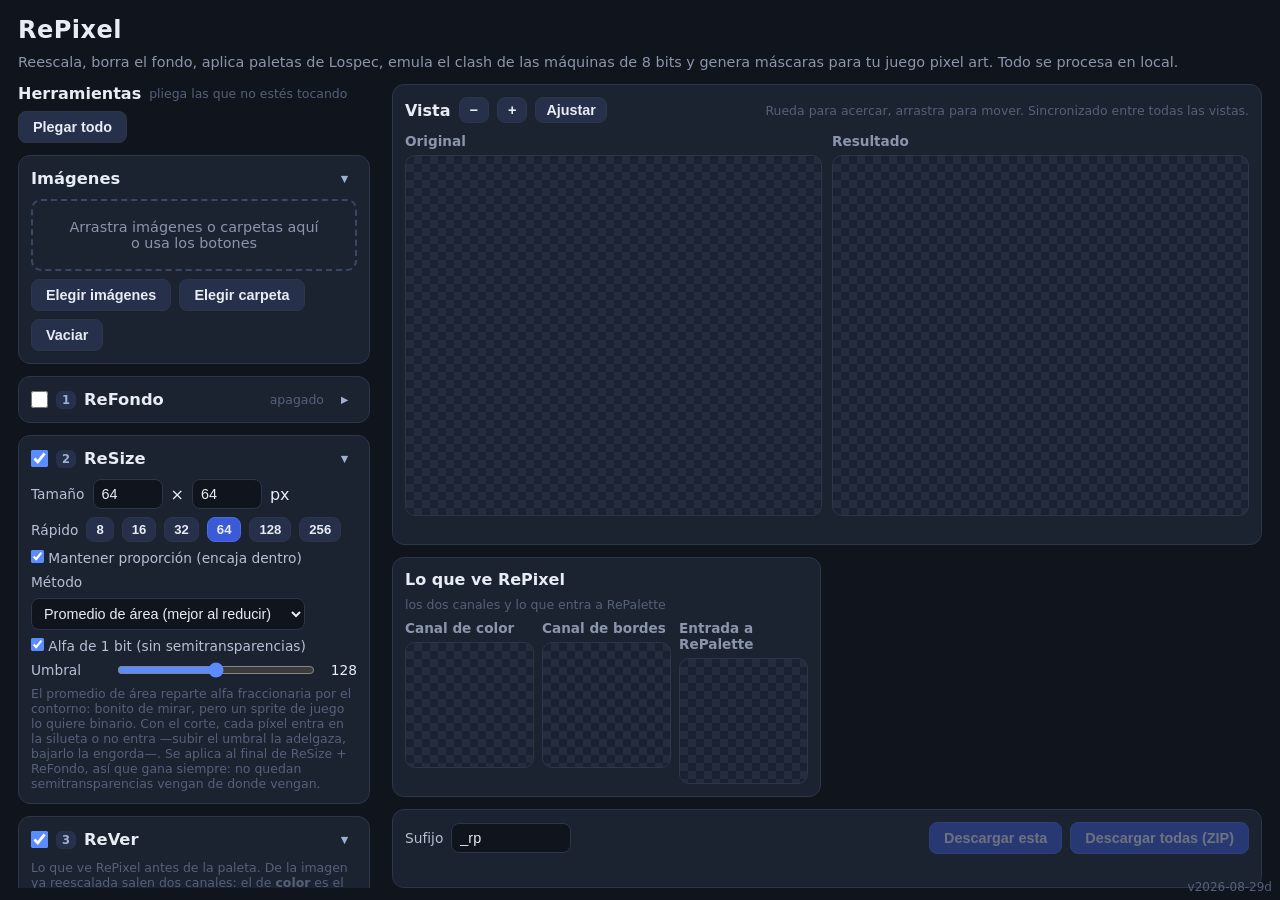
==== commit 9ea06339: "RePalette: cargar paletas del disco, no solo de Lospec Botón «Desde archivo…» junto al campo de Losp" ====
--- a/index.html
+++ b/index.html
@@ -173,6 +173,11 @@
               <input type="text" id="in-paleta" placeholder="URL de Lospec, slug o códigos hex" spellcheck="false">
               <button class="boton" id="btn-cargar-paleta">Cargar</button>
             </div>
+            <div class="fila">
+              <button class="boton" id="btn-paleta-archivo" title="Abrir una paleta guardada en el disco">Desde archivo…</button>
+              <span class="nota">.gpl · .pal · .hex · .txt · .act · o una imagen de muestras</span>
+            </div>
+            <input type="file" id="input-paleta" accept=".gpl,.pal,.hex,.txt,.act,.png,.gif,.bmp,.webp,image/*" hidden>
             <div id="paletas-recientes"></div>
             <div id="nombre-paleta"></div>
             <div id="muestras-paleta"></div>
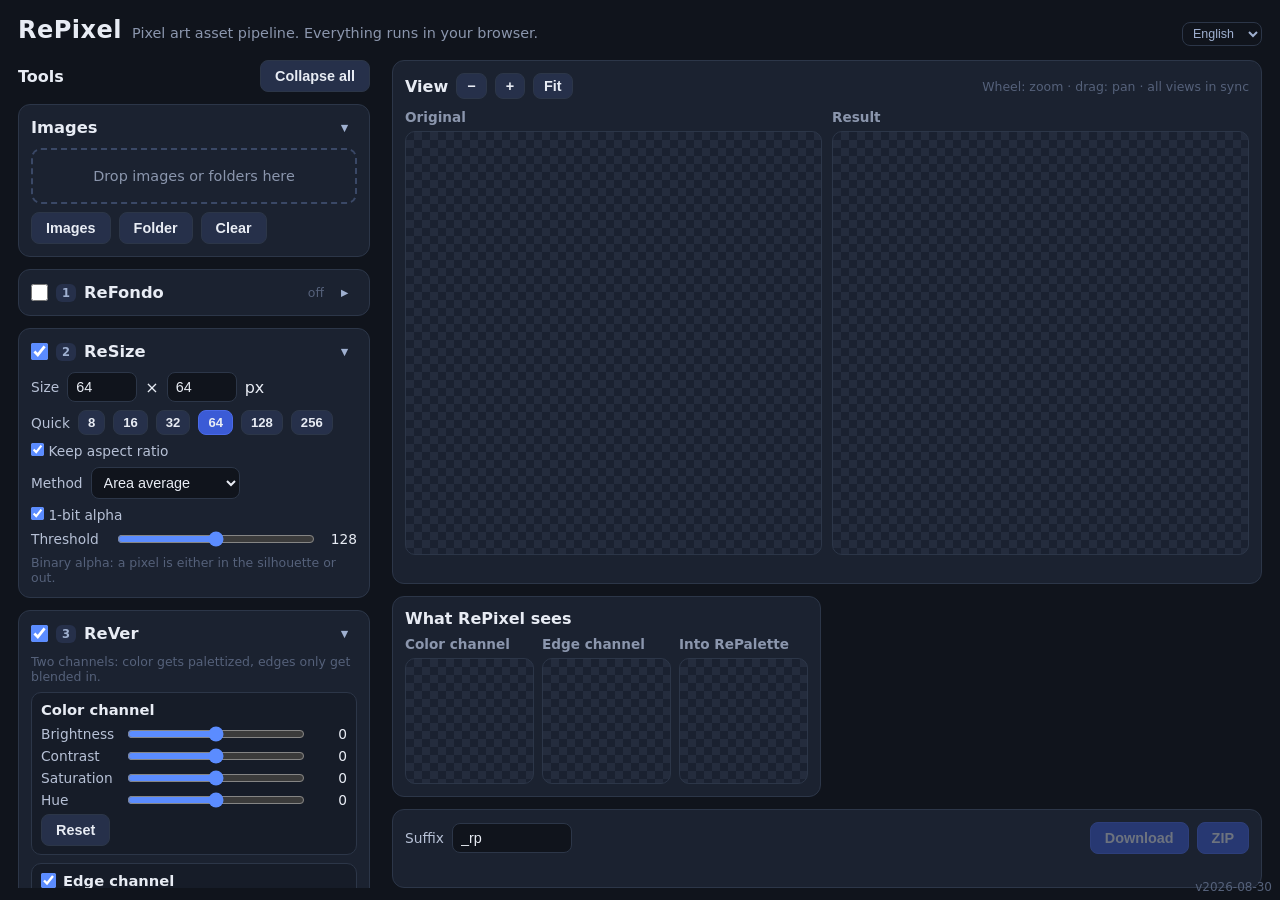
==== commit e2cc7d24: "Interfaz en inglés y español, y las notas recortadas a una línea No queda un texto suelto en el HTML" ====
--- a/index.html
+++ b/index.html
@@ -1,5 +1,5 @@
 <!DOCTYPE html>
-<html lang="es">
+<html lang="en">
 <head>
 <meta charset="UTF-8">
 <meta name="viewport" content="width=device-width, initial-scale=1.0">
@@ -12,31 +12,36 @@
 </head>
 <body>
 
+<!-- El texto de la pantalla no está aquí: cada sitio donde va texto lleva su
+     clave en data-i18n (o data-i18n-title / data-i18n-ph para el atributo) y lo
+     rellena aplicarIdioma() desde idiomas.js. Aquí solo queda la estructura. -->
+
 <div id="app">
   <header>
     <h1>RePixel</h1>
-    <p>Reescala, borra el fondo, aplica paletas de Lospec, emula el clash de las máquinas de 8 bits y genera máscaras para tu juego pixel art. Todo se procesa en local.</p>
+    <p data-i18n="app.lema"></p>
+    <span style="flex:1"></span>
+    <select id="sel-idioma" class="idioma" title="Language"></select>
   </header>
 
   <div class="columnas">
     <!-- ==================== Columna izquierda: carga + herramientas ==================== -->
     <div class="columna-herramientas">
       <div class="fila" id="barra-herramientas">
-        <strong>Herramientas</strong>
-        <span class="nota">pliega las que no estés tocando</span>
+        <strong data-i18n="herr.titulo"></strong>
         <span style="flex:1"></span>
-        <button class="boton" id="btn-plegar-todo">Plegar todo</button>
+        <button class="boton" id="btn-plegar-todo"></button>
       </div>
 
       <div class="tarjetas">
         <div class="tarjeta" id="tarjeta-imagenes">
-          <div class="cabecera"><strong>Imágenes</strong></div>
-          <div class="cuerpo">
-            <div id="zona-soltar">Arrastra imágenes o carpetas aquí<br>o usa los botones</div>
-            <div class="fila">
-              <button class="boton" id="btn-archivos">Elegir imágenes</button>
-              <button class="boton" id="btn-carpeta">Elegir carpeta</button>
-              <button class="boton" id="btn-limpiar">Vaciar</button>
+          <div class="cabecera"><strong data-i18n="img.titulo"></strong></div>
+          <div class="cuerpo">
+            <div id="zona-soltar" data-i18n="img.soltar"></div>
+            <div class="fila">
+              <button class="boton" id="btn-archivos" data-i18n="img.archivos" data-i18n-title="img.archivosTitulo"></button>
+              <button class="boton" id="btn-carpeta" data-i18n="img.carpeta" data-i18n-title="img.carpetaTitulo"></button>
+              <button class="boton" id="btn-limpiar" data-i18n="img.vaciar" data-i18n-title="img.vaciarTitulo"></button>
             </div>
             <input type="file" id="input-archivos" accept="image/*" multiple hidden>
             <input type="file" id="input-carpeta" webkitdirectory hidden>
@@ -50,34 +55,34 @@
             <span class="paso">1</span><strong>ReFondo</strong>
           </label>
           <div class="cuerpo">
-            <div class="nota">Quita el fondo liso que suele traer el pixel art generado por IA. Averigua dos cosas: <b>qué color</b> (gana el opaco más repetido del marco) y <b>qué es «fuera»</b> (se extiende desde el borde del lienzo, así el mismo color <i>dentro</i> del dibujo —un ojo, un hueco cerrado— no se borra).</div>
-            <div class="fila">
-              <label style="width:78px">Cuándo</label>
+            <div class="nota" data-i18n="fondo.nota"></div>
+            <div class="fila">
+              <label style="width:78px" data-i18n="fondo.cuando"></label>
               <select id="sel-fondo-orden">
-                <option value="antes">Antes de ReSize (a resolución completa)</option>
-                <option value="despues">Después de ReSize</option>
-              </select>
-            </div>
-            <div class="nota"><b>Antes</b>: busca el color donde el fondo aún es plano y deja que ReSize reparta él solo el alfa del contorno, así que el borde sale limpio. <b>Después</b>: sobre la imagen ya suavizada —mejor si el fondo trae ruido o degradado, y más rápido—, pero el halo ya viene mezclado.</div>
-            <div class="fila">
-              <label style="width:78px">Color</label>
+                <option value="antes" data-i18n="fondo.antes"></option>
+                <option value="despues" data-i18n="fondo.despues"></option>
+              </select>
+            </div>
+            <div class="nota" data-i18n="fondo.notaOrden"></div>
+            <div class="fila">
+              <label style="width:78px" data-i18n="fondo.color"></label>
               <select id="sel-fondo-color">
-                <option value="auto">Automático (el del marco)</option>
-                <option value="manual">A mano</option>
-              </select>
-              <input type="color" id="in-fondo-color" value="#000000" title="Color de fondo a mano">
-              <button class="boton" id="btn-fondo-tomar" title="Copiar aquí el color que ha detectado">Tomar el detectado</button>
-            </div>
-            <div class="fila">
-              <label style="width:78px">Alcance</label>
+                <option value="auto" data-i18n="fondo.auto"></option>
+                <option value="manual" data-i18n="fondo.manual"></option>
+              </select>
+              <input type="color" id="in-fondo-color" value="#000000" data-i18n-title="fondo.colorTitulo">
+              <button class="boton" id="btn-fondo-tomar" data-i18n="fondo.tomar" data-i18n-title="fondo.tomarTitulo"></button>
+            </div>
+            <div class="fila">
+              <label style="width:78px" data-i18n="fondo.alcance"></label>
               <select id="sel-fondo-alcance">
-                <option value="fuera">Solo lo de fuera (desde el borde)</option>
-                <option value="todo">Todo ese color, esté donde esté</option>
-              </select>
-            </div>
-            <div class="fila"><label style="width:78px">Tolerancia</label><input type="range" id="sl-fondo-tolerancia" min="0" max="100" value="8"><output id="out-fondo-tolerancia">8</output></div>
-            <div class="fila"><label style="width:78px">Desvanecer</label><input type="range" id="sl-fondo-desvanecer" min="0" max="100" value="0"><output id="out-fondo-desvanecer">0</output></div>
-            <div class="nota">Con «desvanecer» a 0 el corte es seco. Subiéndolo, los píxeles a medio camino entre el fondo y el dibujo pierden alfa en proporción en vez de quedarse enteros: es lo que se come el halo cuando ReFondo va detrás de ReSize.</div>
+                <option value="fuera" data-i18n="fondo.fuera"></option>
+                <option value="todo" data-i18n="fondo.todo"></option>
+              </select>
+            </div>
+            <div class="fila"><label style="width:78px" data-i18n="fondo.tolerancia"></label><input type="range" id="sl-fondo-tolerancia" min="0" max="100" value="8"><output id="out-fondo-tolerancia">8</output></div>
+            <div class="fila"><label style="width:78px" data-i18n="fondo.desvanecer"></label><input type="range" id="sl-fondo-desvanecer" min="0" max="100" value="0"><output id="out-fondo-desvanecer">0</output></div>
+            <div class="nota" data-i18n="fondo.notaFade"></div>
           </div>
         </div>
 
@@ -88,29 +93,29 @@
           </label>
           <div class="cuerpo">
             <div class="fila">
-              <label>Tamaño</label>
+              <label data-i18n="resize.tamano"></label>
               <input type="number" id="in-ancho" min="1" max="4096" value="64"> ×
               <input type="number" id="in-alto" min="1" max="4096" value="64"> px
             </div>
-            <div class="fila" id="tamanos-rapidos"><label>Rápido</label></div>
-            <div class="fila">
-              <label><input type="checkbox" id="chk-proporcion" checked> Mantener proporción (encaja dentro)</label>
-            </div>
-            <div class="fila">
-              <label>Método</label>
+            <div class="fila" id="tamanos-rapidos"><label data-i18n="resize.rapido"></label></div>
+            <div class="fila">
+              <label><input type="checkbox" id="chk-proporcion" checked> <span data-i18n="resize.proporcion"></span></label>
+            </div>
+            <div class="fila">
+              <label data-i18n="resize.metodo"></label>
               <select id="sel-metodo-resize">
-                <option value="area">Promedio de área (mejor al reducir)</option>
-                <option value="vecino">Vecino más cercano (pixel art limpio)</option>
-              </select>
-            </div>
-            <div class="fila">
-              <label><input type="checkbox" id="chk-alfa-dura" checked> Alfa de 1 bit (sin semitransparencias)</label>
-            </div>
-            <div class="fila">
-              <label style="width:78px">Umbral</label>
+                <option value="area" data-i18n="resize.area"></option>
+                <option value="vecino" data-i18n="resize.vecino"></option>
+              </select>
+            </div>
+            <div class="fila">
+              <label><input type="checkbox" id="chk-alfa-dura" checked> <span data-i18n="resize.alfaDura"></span></label>
+            </div>
+            <div class="fila">
+              <label style="width:78px" data-i18n="resize.umbral"></label>
               <input type="range" id="sl-alfa-umbral" min="1" max="255" value="128"><output id="out-alfa-umbral">128</output>
             </div>
-            <div class="nota">El promedio de área reparte alfa fraccionaria por el contorno: bonito de mirar, pero un sprite de juego lo quiere binario. Con el corte, cada píxel entra en la silueta o no entra —subir el umbral la adelgaza, bajarlo la engorda—. Se aplica al final de ReSize + ReFondo, así que gana siempre: no quedan semitransparencias vengan de donde vengan.</div>
+            <div class="nota" data-i18n="resize.notaAlfa"></div>
           </div>
         </div>
 
@@ -120,44 +125,44 @@
             <span class="paso">3</span><strong>ReVer</strong>
           </label>
           <div class="cuerpo">
-            <div class="nota">Lo que ve RePixel antes de la paleta. De la imagen ya reescalada salen dos canales: el de <b>color</b> es el que se palettiza (así decides qué colores acaba eligiendo RePalette) y el de <b>bordes</b> no se ve en la salida, se mezcla con el anterior justo antes de palettizar para acentuar los contornos.</div>
+            <div class="nota" data-i18n="ver.nota"></div>
 
             <div class="bloque">
-              <div class="cabecera-bloque"><strong>Canal de color</strong></div>
+              <div class="cabecera-bloque"><strong data-i18n="ver.canalColor"></strong></div>
               <div class="cuerpo-bloque">
-                <div class="fila"><label style="width:78px">Brillo</label><input type="range" id="sl-ver-brillo" min="-100" max="100" value="0"><output id="out-ver-brillo">0</output></div>
-                <div class="fila"><label style="width:78px">Contraste</label><input type="range" id="sl-ver-contraste" min="-100" max="100" value="0"><output id="out-ver-contraste">0</output></div>
-                <div class="fila"><label style="width:78px">Saturación</label><input type="range" id="sl-ver-saturacion" min="-100" max="100" value="0"><output id="out-ver-saturacion">0</output></div>
-                <div class="fila"><label style="width:78px">Tono</label><input type="range" id="sl-ver-tono" min="-180" max="180" value="0"><output id="out-ver-tono">0</output></div>
-                <div class="fila"><button class="boton" id="btn-reset-ajustes">Restablecer ajustes</button></div>
+                <div class="fila"><label style="width:78px" data-i18n="ver.brillo"></label><input type="range" id="sl-ver-brillo" min="-100" max="100" value="0"><output id="out-ver-brillo">0</output></div>
+                <div class="fila"><label style="width:78px" data-i18n="ver.contraste"></label><input type="range" id="sl-ver-contraste" min="-100" max="100" value="0"><output id="out-ver-contraste">0</output></div>
+                <div class="fila"><label style="width:78px" data-i18n="ver.saturacion"></label><input type="range" id="sl-ver-saturacion" min="-100" max="100" value="0"><output id="out-ver-saturacion">0</output></div>
+                <div class="fila"><label style="width:78px" data-i18n="ver.tono"></label><input type="range" id="sl-ver-tono" min="-180" max="180" value="0"><output id="out-ver-tono">0</output></div>
+                <div class="fila"><button class="boton" id="btn-reset-ajustes" data-i18n="ver.restablecer" data-i18n-title="ver.restablecerTitulo"></button></div>
               </div>
             </div>
 
             <div class="bloque" id="bloque-bordes">
               <label class="cabecera-bloque">
-                <input type="checkbox" id="chk-bordes" checked><strong>Canal de bordes</strong>
+                <input type="checkbox" id="chk-bordes" checked><strong data-i18n="ver.canalBordes"></strong>
               </label>
               <div class="cuerpo-bloque">
                 <div class="fila">
-                  <label style="width:78px">Método</label>
+                  <label style="width:78px" data-i18n="ver.metodo"></label>
                   <select id="sel-bordes-metodo">
-                    <option value="sobel">Sobel (gradiente)</option>
-                    <option value="laplaciano">Laplaciano (línea fina)</option>
-                    <option value="color">Diferencia de color</option>
+                    <option value="sobel" data-i18n="ver.sobel"></option>
+                    <option value="laplaciano" data-i18n="ver.laplaciano"></option>
+                    <option value="color" data-i18n="ver.difColor"></option>
                   </select>
                 </div>
-                <div class="fila"><label style="width:78px">Umbral</label><input type="range" id="sl-bordes-umbral" min="0" max="255" value="24"><output id="out-bordes-umbral">24</output></div>
-                <div class="fila"><label><input type="checkbox" id="chk-bordes-silueta" checked> Incluir la silueta (el borde del alfa)</label></div>
+                <div class="fila"><label style="width:78px" data-i18n="ver.umbral"></label><input type="range" id="sl-bordes-umbral" min="0" max="255" value="24"><output id="out-bordes-umbral">24</output></div>
+                <div class="fila"><label><input type="checkbox" id="chk-bordes-silueta" checked> <span data-i18n="ver.silueta"></span></label></div>
                 <div class="fila">
-                  <label style="width:78px">Influye</label>
+                  <label style="width:78px" data-i18n="ver.influye"></label>
                   <select id="sel-bordes-modo">
-                    <option value="oscurecer">Oscureciendo (contorno oscuro)</option>
-                    <option value="aclarar">Aclarando (contorno claro)</option>
-                    <option value="realce">Realzando (más contraste local)</option>
+                    <option value="oscurecer" data-i18n="ver.oscurecer"></option>
+                    <option value="aclarar" data-i18n="ver.aclarar"></option>
+                    <option value="realce" data-i18n="ver.realce"></option>
                   </select>
                 </div>
-                <div class="fila"><label style="width:78px">Influencia</label><input type="range" id="sl-bordes-influencia" min="0" max="100" value="35"><output id="out-bordes-influencia">35</output></div>
-                <div class="nota">Los bordes se buscan sobre la imagen de partida y no sobre la ya ajustada: hundir el contraste para forzar la paleta no cambia dónde están los bordes.</div>
+                <div class="fila"><label style="width:78px" data-i18n="ver.influencia"></label><input type="range" id="sl-bordes-influencia" min="0" max="100" value="35"><output id="out-bordes-influencia">35</output></div>
+                <div class="nota" data-i18n="ver.notaBordes"></div>
               </div>
             </div>
           </div>
@@ -170,34 +175,34 @@
           </label>
           <div class="cuerpo">
             <div class="fila">
-              <input type="text" id="in-paleta" placeholder="URL de Lospec, slug o códigos hex" spellcheck="false">
-              <button class="boton" id="btn-cargar-paleta">Cargar</button>
-            </div>
-            <div class="fila">
-              <button class="boton" id="btn-paleta-archivo" title="Abrir una paleta guardada en el disco">Desde archivo…</button>
-              <span class="nota">.gpl · .pal · .hex · .txt · .act · o una imagen de muestras</span>
+              <input type="text" id="in-paleta" data-i18n-ph="paleta.entrada" spellcheck="false">
+              <button class="boton" id="btn-cargar-paleta" data-i18n="paleta.cargar" data-i18n-title="paleta.cargarTitulo"></button>
+            </div>
+            <div class="fila">
+              <button class="boton" id="btn-paleta-archivo" data-i18n="paleta.archivo" data-i18n-title="paleta.archivoTitulo"></button>
+              <span class="nota" data-i18n="paleta.formatos"></span>
             </div>
             <input type="file" id="input-paleta" accept=".gpl,.pal,.hex,.txt,.act,.png,.gif,.bmp,.webp,image/*" hidden>
             <div id="paletas-recientes"></div>
             <div id="nombre-paleta"></div>
             <div id="muestras-paleta"></div>
             <div class="fila">
-              <label>Distancia</label>
+              <label data-i18n="paleta.distancia"></label>
               <select id="sel-metrica">
-                <option value="oklab">OKLab (perceptual, recomendado)</option>
-                <option value="rgb">RGB ponderado (rápido)</option>
-              </select>
-            </div>
-            <div class="fila">
-              <label>Dithering</label>
+                <option value="oklab" data-i18n="paleta.oklab"></option>
+                <option value="rgb" data-i18n="paleta.rgb"></option>
+              </select>
+            </div>
+            <div class="fila">
+              <label data-i18n="paleta.dithering"></label>
               <select id="sel-dither">
-                <option value="ninguno">Ninguno</option>
+                <option value="ninguno" data-i18n="paleta.ninguno"></option>
                 <option value="floyd">Floyd–Steinberg</option>
-                <option value="bayer">Bayer 8×8 (ordenado)</option>
-              </select>
-            </div>
-            <div class="fila">
-              <label style="width:72px">Intensidad</label>
+                <option value="bayer" data-i18n="paleta.bayer"></option>
+              </select>
+            </div>
+            <div class="fila">
+              <label style="width:72px" data-i18n="paleta.intensidad"></label>
               <input type="range" id="sl-intensidad" min="0" max="100" value="100"><output id="out-intensidad">100</output>
             </div>
           </div>
@@ -209,45 +214,45 @@
             <span class="paso">5</span><strong>ReBloques</strong>
           </label>
           <div class="cuerpo">
-            <div class="nota">El <b>clash de atributos</b> de las máquinas de 8 bits: la imagen se parte en bloques y dentro de cada uno no caben más de N colores, por rica que sea la paleta. Los colores salen de los que ya hay en el bloque, así que viniendo de RePalette la salida sigue estando en la paleta.</div>
-            <div class="fila">
-              <label style="width:78px">Máquina</label>
+            <div class="nota" data-i18n="bloques.nota"></div>
+            <div class="fila">
+              <label style="width:78px" data-i18n="bloques.maquina"></label>
               <select id="sel-bloques-maquina">
-                <option value="spectrum">ZX Spectrum — 8×8, 2 colores</option>
-                <option value="msx">MSX SCREEN 2 — 8×1, 2 colores</option>
-                <option value="nes">NES — 16×16, 4 colores</option>
-                <option value="medida">A medida</option>
-              </select>
-            </div>
-            <div class="fila">
-              <label style="width:78px">Bloque</label>
+                <option value="spectrum" data-i18n="bloques.spectrum"></option>
+                <option value="msx" data-i18n="bloques.msx"></option>
+                <option value="nes" data-i18n="bloques.nes"></option>
+                <option value="medida" data-i18n="bloques.medida"></option>
+              </select>
+            </div>
+            <div class="fila">
+              <label style="width:78px" data-i18n="bloques.bloque"></label>
               <input type="number" id="in-bloques-ancho" min="1" max="256" value="8"> ×
               <input type="number" id="in-bloques-alto" min="1" max="256" value="8"> px
             </div>
             <div class="fila">
-              <label style="width:78px">Colores</label>
-              <input type="number" id="in-bloques-colores" min="1" max="64" value="2"> por bloque
-            </div>
-            <div class="fila">
-              <label style="width:78px">Elegir</label>
+              <label style="width:78px" data-i18n="bloques.colores"></label>
+              <input type="number" id="in-bloques-colores" min="1" max="64" value="2"> <span data-i18n="bloques.porBloque"></span>
+            </div>
+            <div class="fila">
+              <label style="width:78px" data-i18n="bloques.elegir"></label>
               <select id="sel-bloques-criterio">
-                <option value="error">Los que menos error dejan</option>
-                <option value="frecuencia">Los más repetidos</option>
-              </select>
-            </div>
-            <div class="nota">Con «menos error» un bloque casi todo negro con un brillo blanco se queda el blanco; con «los más repetidos» gastaría la segunda plaza en otro negro y el brillo desaparecería. Los píxeles transparentes ni gastan cupo ni se tocan.</div>
+                <option value="error" data-i18n="bloques.error"></option>
+                <option value="frecuencia" data-i18n="bloques.frecuencia"></option>
+              </select>
+            </div>
+            <div class="nota" data-i18n="bloques.notaCriterio"></div>
           </div>
         </div>
 
         <div class="tarjeta" id="tarjeta-mascaras">
           <label class="cabecera">
             <input type="checkbox" id="chk-mascaras">
-            <span class="paso">6</span><strong>Máscaras RGB</strong>
-          </label>
-          <div class="cuerpo">
-            <div class="nota">Una sola textura para el shader: <b>R</b> metallic, <b>G</b> smoothness, <b>B</b> emisivo. Cada canal tiene sus ajustes y se calcula sobre el resultado final, con la paleta ya aplicada.</div>
+            <span class="paso">6</span><strong data-i18n="mascaras.titulo"></strong>
+          </label>
+          <div class="cuerpo">
+            <div class="nota" data-i18n="mascaras.nota"></div>
             <div id="bloques-mascaras"></div>
-            <div class="fila"><button class="boton" id="btn-reset-mascaras">Restablecer máscaras</button></div>
+            <div class="fila"><button class="boton" id="btn-reset-mascaras" data-i18n="mascaras.restablecer" data-i18n-title="mascaras.restablecerTitulo"></button></div>
           </div>
         </div>
       </div>
@@ -257,22 +262,22 @@
     <div class="columna-vista">
       <div class="tarjeta vista-principal">
         <div class="fila" id="controles-zoom">
-          <strong>Vista</strong>
-          <button class="boton" id="btn-zoom-menos" title="Alejar">−</button>
-          <button class="boton" id="btn-zoom-mas" title="Acercar">+</button>
-          <button class="boton" id="btn-zoom-ajustar" title="Volver al ajuste (o doble clic en una vista)">Ajustar</button>
+          <strong data-i18n="vista.titulo"></strong>
+          <button class="boton" id="btn-zoom-menos" data-i18n-title="vista.alejar">−</button>
+          <button class="boton" id="btn-zoom-mas" data-i18n-title="vista.acercar">+</button>
+          <button class="boton" id="btn-zoom-ajustar" data-i18n="vista.ajustar" data-i18n-title="vista.ajustarTitulo"></button>
           <span class="nota" id="nivel-zoom"></span>
           <span style="flex:1"></span>
-          <span class="nota">Rueda para acercar, arrastra para mover. Sincronizado entre todas las vistas.</span>
+          <span class="nota" data-i18n="vista.ayuda"></span>
         </div>
         <div class="visores" style="margin-top:10px">
           <div class="visor">
-            <h3>Original</h3>
+            <h3 data-i18n="vista.original"></h3>
             <div class="marco"><canvas id="canvas-original"></canvas></div>
             <div class="info" id="info-original"></div>
           </div>
           <div class="visor">
-            <h3>Resultado</h3>
+            <h3 data-i18n="vista.resultado"></h3>
             <div class="marco"><canvas id="canvas-resultado"></canvas></div>
             <div class="info" id="info-resultado"></div>
           </div>
@@ -282,16 +287,16 @@
       <div class="vistas-extra" id="vistas-extra">
         <div class="tarjeta" id="vista-fondo">
           <div class="fila">
-            <strong>Lo que ReFondo ha quitado</strong>
-            <span class="nota">en blanco, lo que se va</span>
+            <strong data-i18n="vista.fondoTitulo"></strong>
+            <span class="nota" data-i18n="vista.fondoNota"></span>
           </div>
           <div class="visores-mini">
             <div class="visor">
-              <h3>Fondo detectado</h3>
+              <h3 data-i18n="vista.fondoMapa"></h3>
               <div class="marco"><canvas id="canvas-fondo-mapa"></canvas></div>
             </div>
             <div class="visor">
-              <h3>Sin fondo</h3>
+              <h3 data-i18n="vista.fondoSin"></h3>
               <div class="marco"><canvas id="canvas-fondo-sin"></canvas></div>
             </div>
           </div>
@@ -300,20 +305,19 @@
 
         <div class="tarjeta" id="vista-ver">
           <div class="fila">
-            <strong>Lo que ve RePixel</strong>
-            <span class="nota">los dos canales y lo que entra a RePalette</span>
+            <strong data-i18n="vista.verTitulo"></strong>
           </div>
           <div class="visores-mini">
             <div class="visor">
-              <h3>Canal de color</h3>
+              <h3 data-i18n="vista.verColor"></h3>
               <div class="marco"><canvas id="canvas-ver-color"></canvas></div>
             </div>
             <div class="visor">
-              <h3>Canal de bordes</h3>
+              <h3 data-i18n="vista.verBordes"></h3>
               <div class="marco"><canvas id="canvas-ver-bordes"></canvas></div>
             </div>
             <div class="visor">
-              <h3>Entrada a RePalette</h3>
+              <h3 data-i18n="vista.verEntrada"></h3>
               <div class="marco"><canvas id="canvas-ver-entrada"></canvas></div>
             </div>
           </div>
@@ -322,16 +326,16 @@
 
         <div class="tarjeta" id="vista-bloques">
           <div class="fila">
-            <strong>Clash de atributos</strong>
-            <span class="nota">en blanco, cuánto ha mordido cada bloque</span>
+            <strong data-i18n="vista.bloquesTitulo"></strong>
+            <span class="nota" data-i18n="vista.bloquesNota"></span>
           </div>
           <div class="visores-mini">
             <div class="visor">
-              <h3>Sin límite</h3>
+              <h3 data-i18n="vista.bloquesAntes"></h3>
               <div class="marco"><canvas id="canvas-bloques-antes"></canvas></div>
             </div>
             <div class="visor">
-              <h3>Bloques tocados</h3>
+              <h3 data-i18n="vista.bloquesMapa"></h3>
               <div class="marco"><canvas id="canvas-bloques-mapa"></canvas></div>
             </div>
           </div>
@@ -340,24 +344,24 @@
 
         <div class="tarjeta" id="vista-mascaras">
           <div class="fila">
-            <strong>Textura de máscaras</strong>
-            <span class="nota">R metallic · G smoothness · B emisivo</span>
+            <strong data-i18n="vista.mascarasTitulo"></strong>
+            <span class="nota" data-i18n="mascaras.nota"></span>
           </div>
           <div class="visores-mini">
             <div class="visor">
-              <h3><span class="canal r">R</span> Metallic</h3>
+              <h3><span class="canal r">R</span> <span data-i18n="canal.metallic"></span></h3>
               <div class="marco"><canvas id="canvas-m-metallic"></canvas></div>
             </div>
             <div class="visor">
-              <h3><span class="canal g">G</span> Smoothness</h3>
+              <h3><span class="canal g">G</span> <span data-i18n="canal.smoothness"></span></h3>
               <div class="marco"><canvas id="canvas-m-smoothness"></canvas></div>
             </div>
             <div class="visor">
-              <h3><span class="canal b">B</span> Emisivo</h3>
+              <h3><span class="canal b">B</span> <span data-i18n="canal.emisivo"></span></h3>
               <div class="marco"><canvas id="canvas-m-emisivo"></canvas></div>
             </div>
             <div class="visor">
-              <h3>Mezcla</h3>
+              <h3 data-i18n="vista.mezcla"></h3>
               <div class="marco"><canvas id="canvas-mezcla"></canvas></div>
             </div>
           </div>
@@ -367,13 +371,13 @@
 
       <div class="tarjeta">
         <div class="fila">
-          <label>Sufijo</label>
+          <label data-i18n="salida.sufijo"></label>
           <input type="text" id="in-sufijo" value="_rp" style="flex:0 0 auto;width:84px" spellcheck="false">
-          <label id="etiqueta-sufijo-mascara">Máscaras</label>
+          <label id="etiqueta-sufijo-mascara" data-i18n="salida.sufijoMascara"></label>
           <input type="text" id="in-sufijo-mascara" value="_mask" style="flex:0 0 auto;width:84px" spellcheck="false">
           <span style="flex:1"></span>
-          <button class="boton primario" id="btn-descargar" disabled>Descargar esta</button>
-          <button class="boton primario" id="btn-descargar-zip" disabled>Descargar todas (ZIP)</button>
+          <button class="boton primario" id="btn-descargar" data-i18n="salida.descargar" data-i18n-title="salida.descargarTitulo" disabled></button>
+          <button class="boton primario" id="btn-descargar-zip" data-i18n="salida.zip" data-i18n-title="salida.zipTitulo" disabled></button>
         </div>
         <div id="aviso"></div>
       </div>
@@ -383,6 +387,7 @@
 
 <div id="estado"></div>
 
+<script src="idiomas.js"></script>
 <script src="logica.js"></script>
 <script src="app.js"></script>
 </body>
--- a/estilos.css
+++ b/estilos.css
@@ -30,6 +30,8 @@
    escasea es alto. */
 header { display: flex; align-items: baseline; gap: 10px; flex-wrap: wrap; }
 header h1 { font-size: 1.5rem; letter-spacing: 0.5px; }
+/* El idioma es un ajuste, no una herramienta: pequeño y a un lado. */
+.idioma { font-size: 0.78rem; padding: 3px 6px; color: #9fb0d0; }
 header p  { color: #8b96ad; font-size: 0.9rem; }
 
 .columnas {
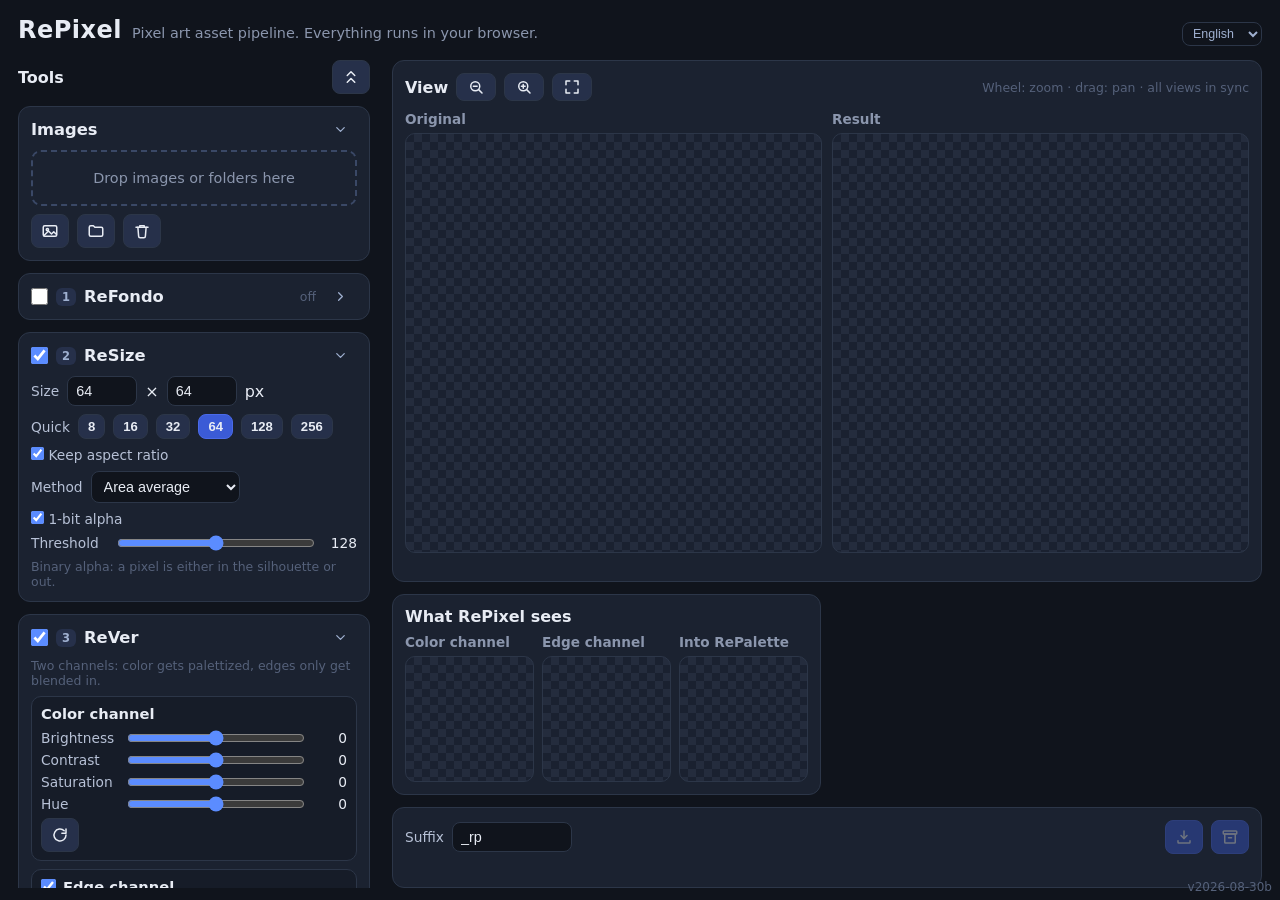
==== commit 608725fa: "Los botones de acción, a icono Catorce SVG a trazo en la constante ICONOS, dibujados con primitivas " ====
--- a/index.html
+++ b/index.html
@@ -30,7 +30,7 @@
       <div class="fila" id="barra-herramientas">
         <strong data-i18n="herr.titulo"></strong>
         <span style="flex:1"></span>
-        <button class="boton" id="btn-plegar-todo"></button>
+        <button class="boton icono" id="btn-plegar-todo"></button>
       </div>
 
       <div class="tarjetas">
@@ -39,9 +39,9 @@
           <div class="cuerpo">
             <div id="zona-soltar" data-i18n="img.soltar"></div>
             <div class="fila">
-              <button class="boton" id="btn-archivos" data-i18n="img.archivos" data-i18n-title="img.archivosTitulo"></button>
-              <button class="boton" id="btn-carpeta" data-i18n="img.carpeta" data-i18n-title="img.carpetaTitulo"></button>
-              <button class="boton" id="btn-limpiar" data-i18n="img.vaciar" data-i18n-title="img.vaciarTitulo"></button>
+              <button class="boton icono" id="btn-archivos" data-icono="imagenes" data-i18n-title="img.archivosTitulo"></button>
+              <button class="boton icono" id="btn-carpeta" data-icono="carpeta" data-i18n-title="img.carpetaTitulo"></button>
+              <button class="boton icono" id="btn-limpiar" data-icono="vaciar" data-i18n-title="img.vaciarTitulo"></button>
             </div>
             <input type="file" id="input-archivos" accept="image/*" multiple hidden>
             <input type="file" id="input-carpeta" webkitdirectory hidden>
@@ -71,7 +71,7 @@
                 <option value="manual" data-i18n="fondo.manual"></option>
               </select>
               <input type="color" id="in-fondo-color" value="#000000" data-i18n-title="fondo.colorTitulo">
-              <button class="boton" id="btn-fondo-tomar" data-i18n="fondo.tomar" data-i18n-title="fondo.tomarTitulo"></button>
+              <button class="boton icono" id="btn-fondo-tomar" data-icono="cuentagotas" data-i18n-title="fondo.tomarTitulo"></button>
             </div>
             <div class="fila">
               <label style="width:78px" data-i18n="fondo.alcance"></label>
@@ -134,7 +134,7 @@
                 <div class="fila"><label style="width:78px" data-i18n="ver.contraste"></label><input type="range" id="sl-ver-contraste" min="-100" max="100" value="0"><output id="out-ver-contraste">0</output></div>
                 <div class="fila"><label style="width:78px" data-i18n="ver.saturacion"></label><input type="range" id="sl-ver-saturacion" min="-100" max="100" value="0"><output id="out-ver-saturacion">0</output></div>
                 <div class="fila"><label style="width:78px" data-i18n="ver.tono"></label><input type="range" id="sl-ver-tono" min="-180" max="180" value="0"><output id="out-ver-tono">0</output></div>
-                <div class="fila"><button class="boton" id="btn-reset-ajustes" data-i18n="ver.restablecer" data-i18n-title="ver.restablecerTitulo"></button></div>
+                <div class="fila"><button class="boton icono" id="btn-reset-ajustes" data-icono="restablecer" data-i18n-title="ver.restablecerTitulo"></button></div>
               </div>
             </div>
 
@@ -176,10 +176,10 @@
           <div class="cuerpo">
             <div class="fila">
               <input type="text" id="in-paleta" data-i18n-ph="paleta.entrada" spellcheck="false">
-              <button class="boton" id="btn-cargar-paleta" data-i18n="paleta.cargar" data-i18n-title="paleta.cargarTitulo"></button>
-            </div>
-            <div class="fila">
-              <button class="boton" id="btn-paleta-archivo" data-i18n="paleta.archivo" data-i18n-title="paleta.archivoTitulo"></button>
+              <button class="boton icono" id="btn-cargar-paleta" data-icono="descargar" data-i18n-title="paleta.cargarTitulo"></button>
+            </div>
+            <div class="fila">
+              <button class="boton icono" id="btn-paleta-archivo" data-icono="archivo" data-i18n-title="paleta.archivoTitulo"></button>
               <span class="nota" data-i18n="paleta.formatos"></span>
             </div>
             <input type="file" id="input-paleta" accept=".gpl,.pal,.hex,.txt,.act,.png,.gif,.bmp,.webp,image/*" hidden>
@@ -252,7 +252,7 @@
           <div class="cuerpo">
             <div class="nota" data-i18n="mascaras.nota"></div>
             <div id="bloques-mascaras"></div>
-            <div class="fila"><button class="boton" id="btn-reset-mascaras" data-i18n="mascaras.restablecer" data-i18n-title="mascaras.restablecerTitulo"></button></div>
+            <div class="fila"><button class="boton icono" id="btn-reset-mascaras" data-icono="restablecer" data-i18n-title="mascaras.restablecerTitulo"></button></div>
           </div>
         </div>
       </div>
@@ -263,9 +263,9 @@
       <div class="tarjeta vista-principal">
         <div class="fila" id="controles-zoom">
           <strong data-i18n="vista.titulo"></strong>
-          <button class="boton" id="btn-zoom-menos" data-i18n-title="vista.alejar">−</button>
-          <button class="boton" id="btn-zoom-mas" data-i18n-title="vista.acercar">+</button>
-          <button class="boton" id="btn-zoom-ajustar" data-i18n="vista.ajustar" data-i18n-title="vista.ajustarTitulo"></button>
+          <button class="boton icono" id="btn-zoom-menos" data-icono="zoomMenos" data-i18n-title="vista.alejar"></button>
+          <button class="boton icono" id="btn-zoom-mas" data-icono="zoomMas" data-i18n-title="vista.acercar"></button>
+          <button class="boton icono" id="btn-zoom-ajustar" data-icono="ajustar" data-i18n-title="vista.ajustarTitulo"></button>
           <span class="nota" id="nivel-zoom"></span>
           <span style="flex:1"></span>
           <span class="nota" data-i18n="vista.ayuda"></span>
@@ -376,8 +376,8 @@
           <label id="etiqueta-sufijo-mascara" data-i18n="salida.sufijoMascara"></label>
           <input type="text" id="in-sufijo-mascara" value="_mask" style="flex:0 0 auto;width:84px" spellcheck="false">
           <span style="flex:1"></span>
-          <button class="boton primario" id="btn-descargar" data-i18n="salida.descargar" data-i18n-title="salida.descargarTitulo" disabled></button>
-          <button class="boton primario" id="btn-descargar-zip" data-i18n="salida.zip" data-i18n-title="salida.zipTitulo" disabled></button>
+          <button class="boton primario icono" id="btn-descargar" data-icono="descargar" data-i18n-title="salida.descargarTitulo" disabled></button>
+          <button class="boton primario icono" id="btn-descargar-zip" data-icono="zip" data-i18n-title="salida.zipTitulo" disabled></button>
         </div>
         <div id="aviso"></div>
       </div>
--- a/estilos.css
+++ b/estilos.css
@@ -184,6 +184,10 @@
   transition: transform 0.07s ease-out;
 }
 .boton:active { transform: scale(0.96); }
+/* Un botón de icono es cuadrado y el dibujo manda; lo que hace lo dice su title. */
+.boton svg { width: 18px; height: 18px; display: block; }
+.boton.icono { padding: 7px 9px; }
+.boton.plegar svg { width: 15px; height: 15px; }
 .boton:disabled { opacity: 0.4; cursor: default; }
 .boton.primario { background: #3b5bd6; border-color: #4a6ae8; }
 .boton.activo { background: #3b5bd6; border-color: #4a6ae8; }   /* el preset que está puesto */
